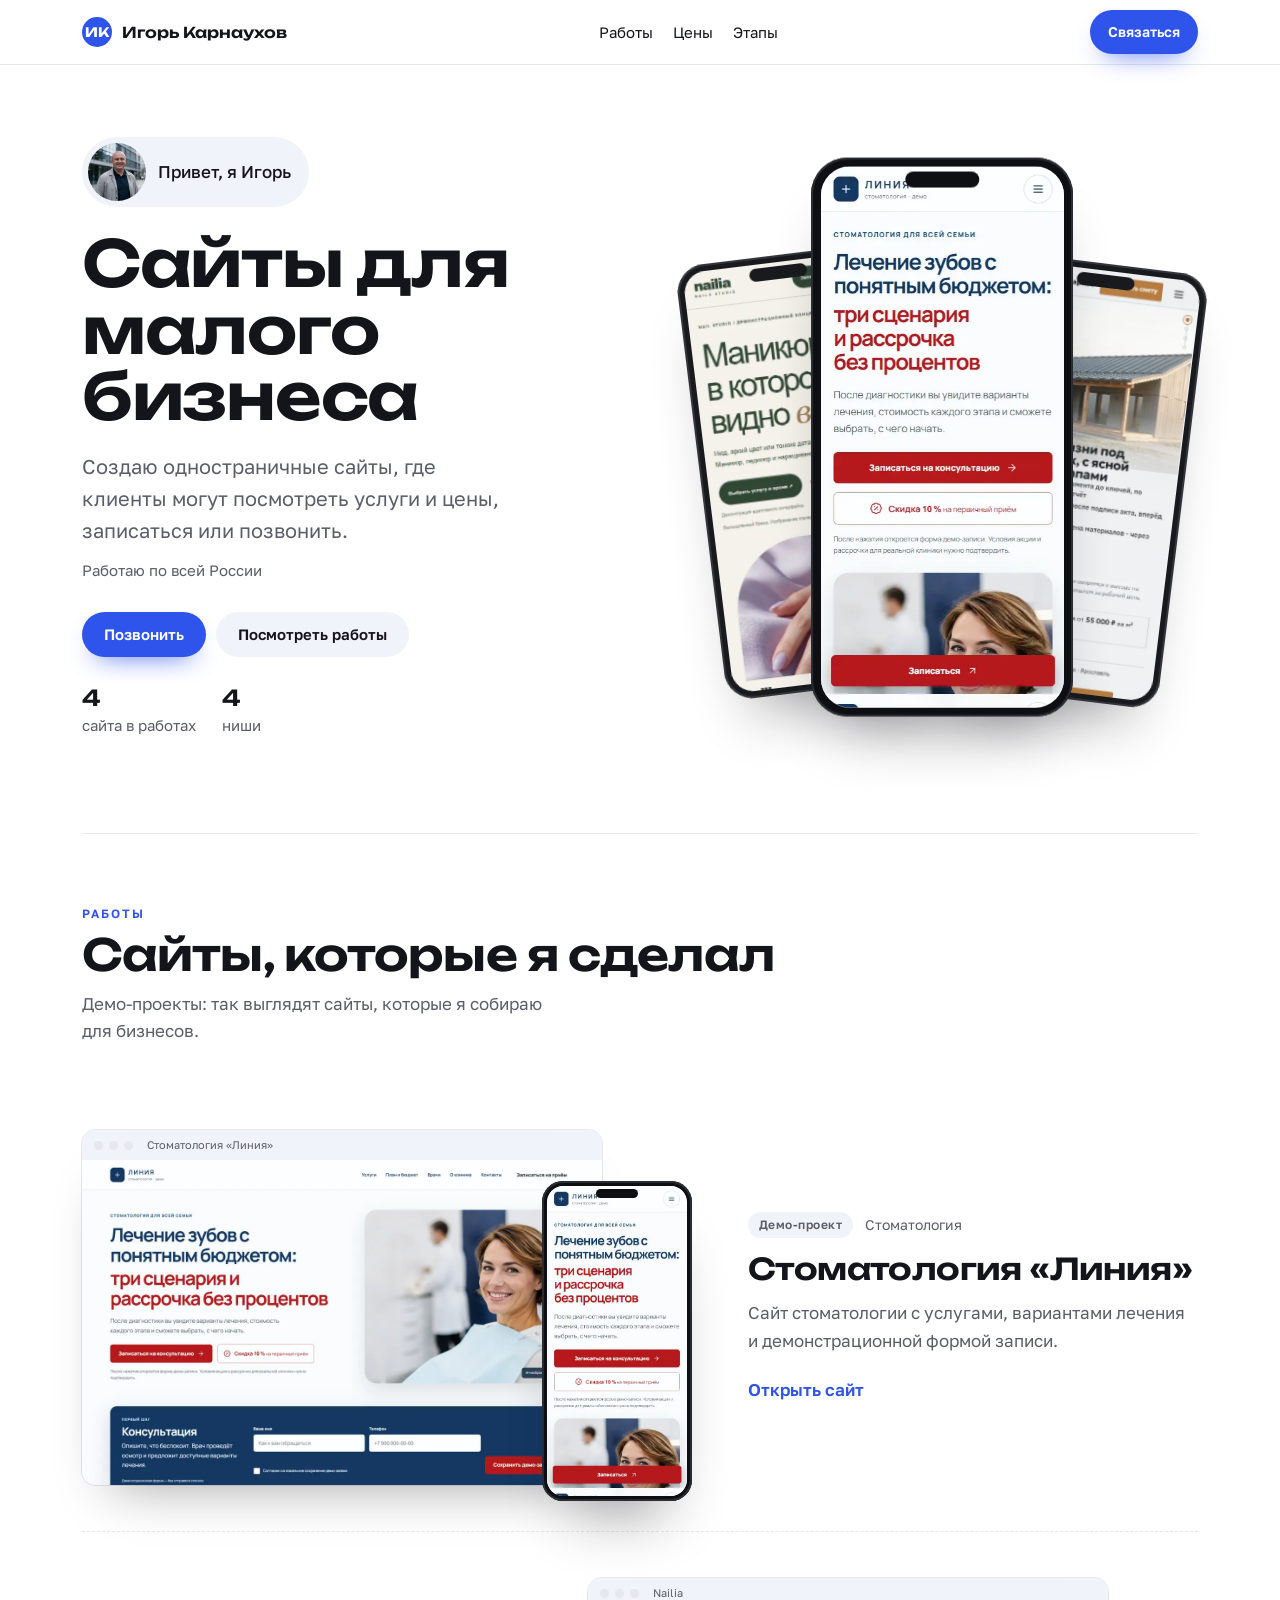
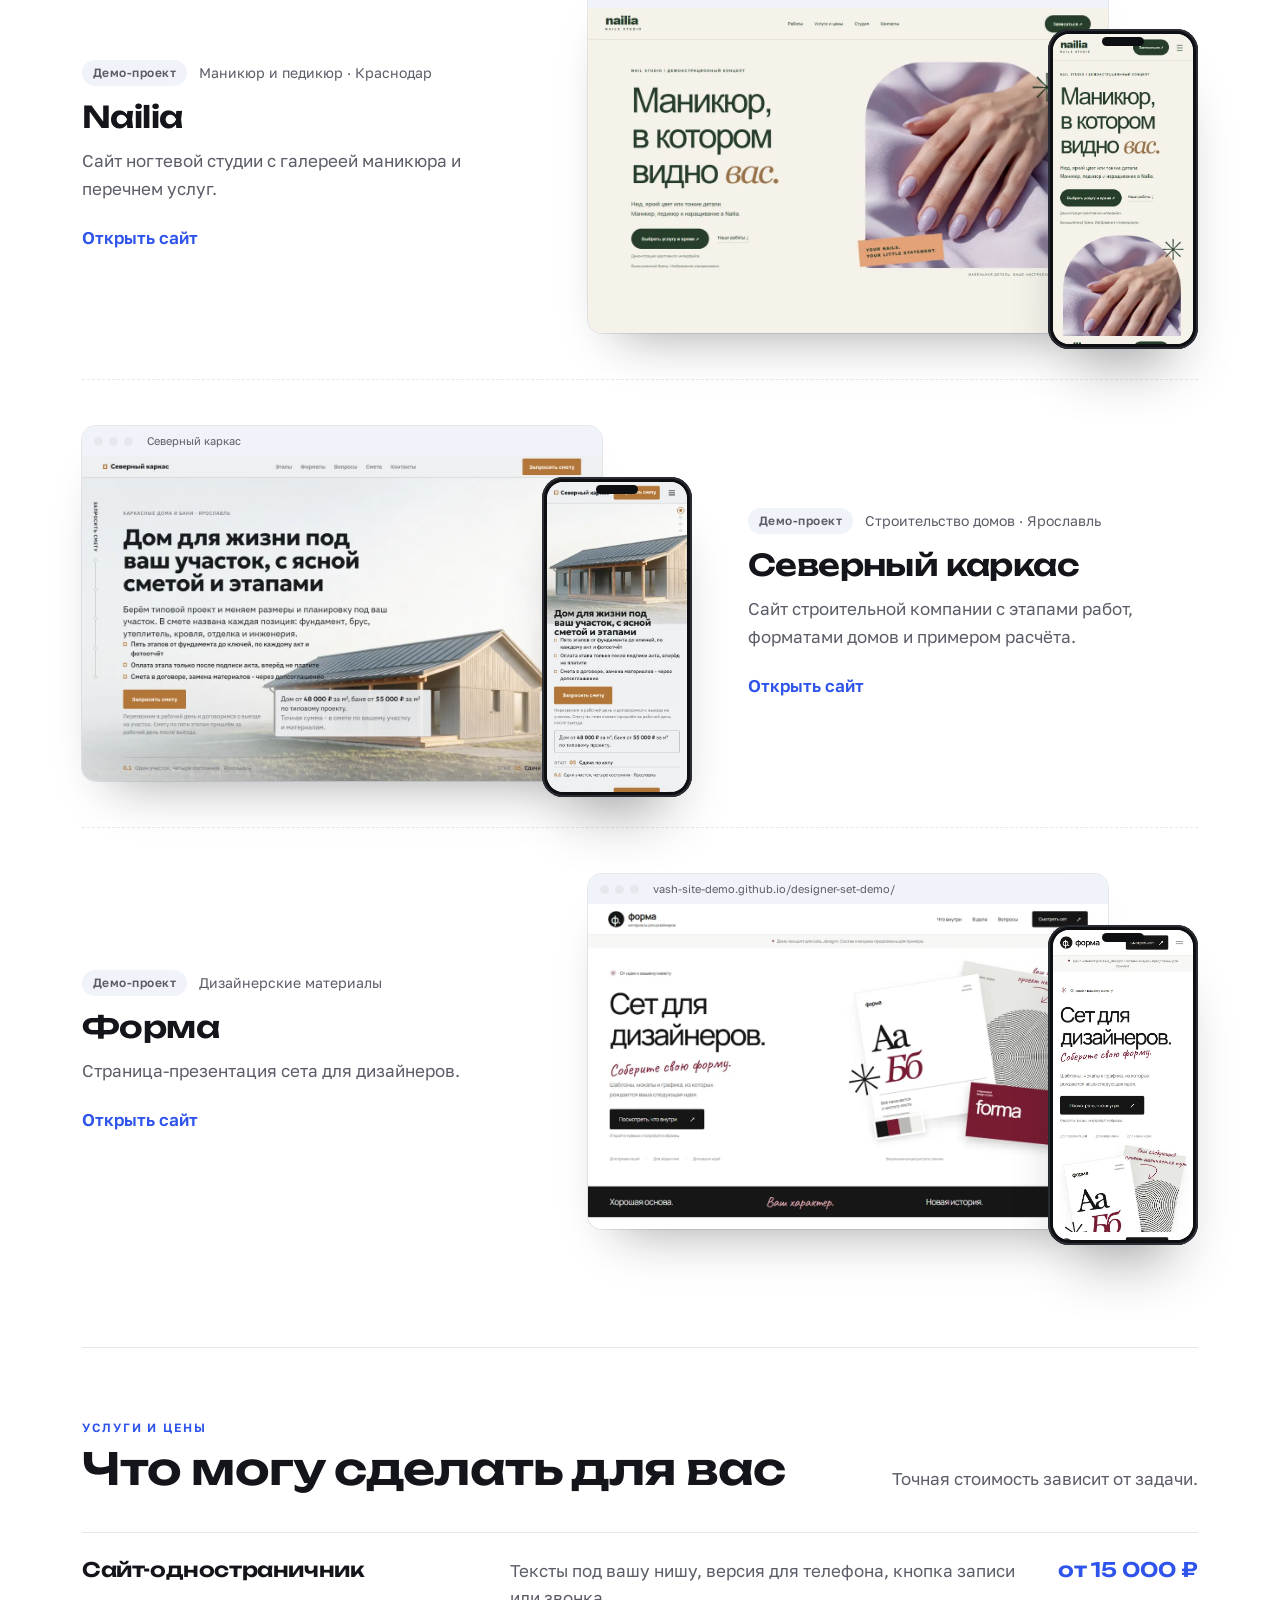
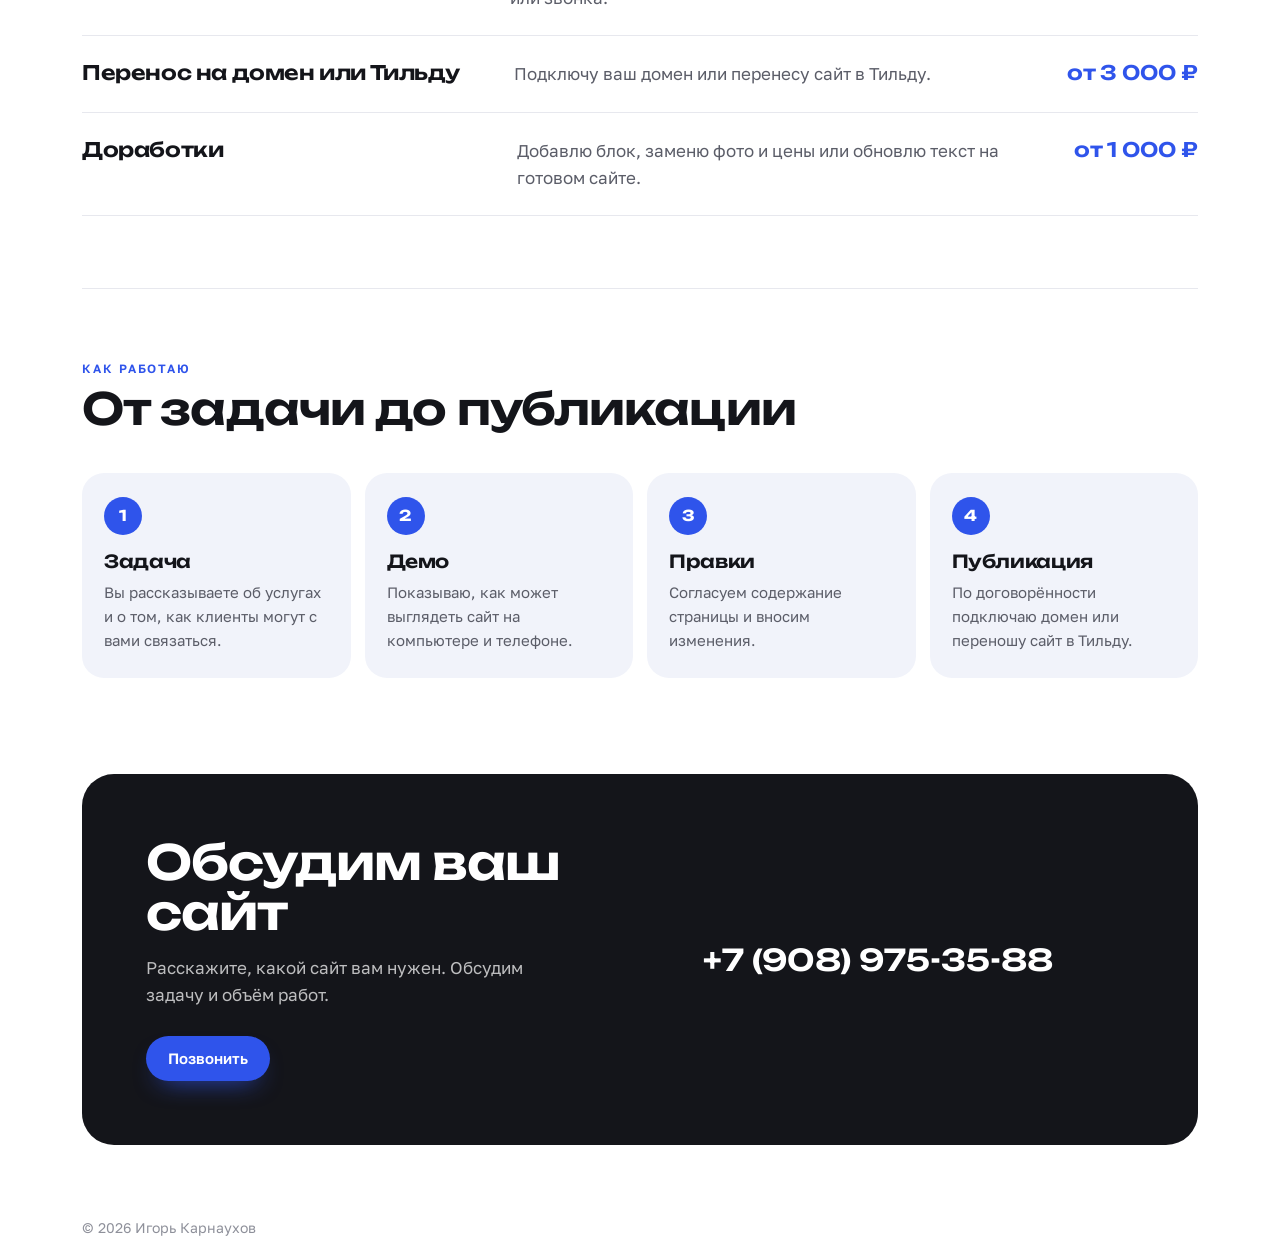
==== index.html @ cf77584a "Публикация личной витрины Игоря Карнаухова" ====
<!doctype html>
<html lang="ru">
<head>
<meta charset="utf-8">
<meta name="viewport" content="width=device-width, initial-scale=1">
<title>Игорь Карнаухов – сайты для малого бизнеса</title>
<meta name="description" content="Создаю одностраничные сайты, где клиенты могут посмотреть услуги и цены, записаться или позвонить.">
<meta property="og:title" content="Игорь Карнаухов – сайты для малого бизнеса">
<meta property="og:description" content="Создаю одностраничные сайты, где клиенты могут посмотреть услуги и цены, записаться или позвонить.">
<meta property="og:type" content="website">
<meta property="og:image" content="assets/case-liniya-desktop.webp">
<meta name="color-scheme" content="light">
<link rel="preconnect" href="https://fonts.googleapis.com">
<link rel="preconnect" href="https://fonts.gstatic.com" crossorigin>
<link href="https://fonts.googleapis.com/css2?family=Unbounded:wght@500;600;700&family=Golos+Text:wght@400;500;600;700&display=swap" rel="stylesheet">
<style>
/* Витрина веб-мастера. Палитра задаётся тремя переменными в :root – их меняет сборка (vitrina.mjs). */
:root{
  --accent:#2F54EB; --ink:#14151A; --soft:#F1F3FA;
  --paper:#FFFFFF; --line:#E7E8EE; --ink-2:#5B5D68; --ink-3:#8E909A;
  --display:"Unbounded",system-ui,sans-serif; --body:"Golos Text",system-ui,sans-serif;
  --r:22px;
}
*{box-sizing:border-box}
html{-webkit-text-size-adjust:100%;scroll-behavior:smooth;overflow-x:clip}
body{margin:0;background:var(--paper);color:var(--ink);font:400 17px/1.6 var(--body);overflow-x:hidden}
a{color:inherit}
:focus-visible{outline:3px solid var(--accent);outline-offset:3px;border-radius:8px}
.wrap{max-width:1180px;margin:0 auto;padding:0 16px}
@media (min-width:760px){.wrap{padding:0 32px}}
.eyebrow{font:600 12px/1.3 var(--body);letter-spacing:.16em;text-transform:uppercase;color:var(--accent)}
h1,h2,h3{font-family:var(--display);font-weight:600;letter-spacing:-.02em;margin:0}

/* шапка */
.top{position:sticky;top:0;z-index:10;background:rgba(255,255,255,.88);backdrop-filter:blur(10px);-webkit-backdrop-filter:blur(10px);border-bottom:1px solid transparent;transition:border-color .3s}
.top.scrolled{border-color:var(--line)}
.top .wrap{display:flex;align-items:center;justify-content:space-between;height:64px}
.brand{display:flex;align-items:center;gap:10px;font:600 15px/1 var(--display);text-decoration:none}
.brand i{width:30px;height:30px;border-radius:50%;background:var(--accent);display:grid;place-items:center;color:#fff;font:700 13px/1 var(--display);font-style:normal}
.btn{display:inline-flex;align-items:center;gap:10px;border:0;cursor:pointer;text-decoration:none;font:600 15px/1 var(--body);border-radius:999px;padding:15px 22px;transition:transform .2s,box-shadow .2s,background .2s}
.btn-main{background:var(--accent);color:#fff;box-shadow:0 12px 26px -14px var(--accent)}
.btn-main:hover{transform:translateY(-2px)}
.btn-ghost{background:var(--soft);color:var(--ink)}
.btn-ghost:hover{background:var(--line)}
.btn svg{width:18px;height:18px;flex:none}
.top .btn{padding:11px 18px;font-size:14px}

/* первый экран */
.hero{display:grid;gap:40px;padding:44px 0 64px;align-items:center}
@media (min-width:960px){.hero{grid-template-columns:1.05fr .95fr;padding:72px 0 96px}}
.hello{display:inline-flex;align-items:center;gap:12px;background:var(--soft);border-radius:999px;padding:6px 18px 6px 6px;font-weight:500}
.hello img,.hello b{width:44px;height:44px;border-radius:50%;object-fit:cover;flex:none}
.hello b{background:var(--accent);color:#fff;display:grid;place-items:center;font:700 16px/1 var(--display)}
h1{font-size:clamp(34px,5.4vw,64px);line-height:1.04;margin:22px 0 0}
h1 em{font-style:normal;color:var(--accent)}
.lead{font-size:clamp(17px,1.8vw,20px);color:var(--ink-2);max-width:36ch;margin:20px 0 0}
.cta{display:flex;flex-wrap:wrap;gap:10px;margin-top:30px}
.facts{display:flex;flex-wrap:wrap;gap:8px 26px;margin-top:30px;color:var(--ink-2);font-size:15px}
.facts b{font:600 22px/1 var(--display);color:var(--ink);display:block;margin-bottom:4px}

/* живые телефоны: скриншот сайта прокручивается внутри рамки */
.phone{position:relative;width:var(--pw,250px);aspect-ratio:9/19.2;border-radius:calc(var(--pw,250px) * .14);background:#0E0F13;padding:calc(var(--pw,250px) * .035);box-shadow:0 40px 60px -30px rgba(20,21,26,.45),inset 0 0 0 2px #2A2C33}
.phone .screen{position:relative;width:100%;height:100%;border-radius:calc(var(--pw,250px) * .11);overflow:hidden;background:var(--soft)}
.phone .screen img{position:absolute;left:0;top:0;width:100%;height:auto;will-change:transform;animation:scrollshot var(--dur,22s) ease-in-out infinite alternate;animation-play-state:paused}
.phone.live .screen img{animation-play-state:running}
.phone .notch{position:absolute;top:calc(var(--pw,250px) * .055);left:50%;transform:translateX(-50%);width:28%;height:calc(var(--pw,250px) * .06);background:#0E0F13;border-radius:999px;z-index:2}
@keyframes scrollshot{0%,8%{transform:translateY(0)}92%,100%{transform:translateY(var(--shift,-70%))}}
@media (prefers-reduced-motion:reduce){.phone .screen img{animation:none}}
.fan{position:relative;height:clamp(440px,52vw,600px)}
.fan .phone{position:absolute;top:50%;left:50%}
.fan .phone:nth-child(1){--pw:clamp(190px,21vw,262px);transform:translate(-50%,-50%);z-index:3}
.fan .phone:nth-child(2){--pw:clamp(150px,16vw,206px);transform:translate(-118%,-42%) rotate(-7deg);z-index:2;opacity:.96}
.fan .phone:nth-child(3){--pw:clamp(150px,16vw,206px);transform:translate(18%,-40%) rotate(7deg);z-index:1;opacity:.96}
.fan::before{content:"";position:absolute;inset:8% 6%;border-radius:50%;background:radial-gradient(closest-side,var(--soft),transparent 72%)}
.fan.empty{display:grid;place-items:center;background:var(--soft);border-radius:var(--r);color:var(--ink-3);text-align:center;padding:24px}

/* разделы */
section.block{padding:72px 0;border-top:1px solid var(--line)}
.block-head{display:flex;flex-wrap:wrap;align-items:end;justify-content:space-between;gap:12px 30px;margin-bottom:40px}
.block-head h2{font-size:clamp(28px,3.6vw,44px);line-height:1.05;margin-top:10px}
.block-head p{color:var(--ink-2);max-width:42ch;margin:0}

/* работы */
.case{display:grid;gap:28px;align-items:center;padding:36px 0}
.case + .case{border-top:1px dashed var(--line)}
@media (min-width:900px){.case{grid-template-columns:auto 1fr;gap:56px}.case:nth-child(even){grid-template-columns:1fr auto}.case:nth-child(even) .devices{order:2}}
.devices{position:relative;display:flex;align-items:end;justify-content:center;gap:0;padding:10px 0}
.browser{width:min(520px,72vw);border-radius:14px;overflow:hidden;background:#fff;box-shadow:0 30px 50px -30px rgba(20,21,26,.4),0 0 0 1px var(--line)}
.browser .bar{display:flex;align-items:center;gap:6px;height:30px;padding:0 12px;background:var(--soft)}
.browser .bar i{width:9px;height:9px;border-radius:50%;background:var(--line)}
.browser .bar span{margin-left:8px;font-size:11px;color:var(--ink-3);white-space:nowrap;overflow:hidden;text-overflow:ellipsis}
.browser img{display:block;width:100%;aspect-ratio:16/10;object-fit:cover;object-position:top}
.devices .phone{--pw:clamp(118px,13vw,150px);margin-left:-60px;margin-bottom:-16px;z-index:2}
.devices.solo .phone{--pw:clamp(180px,22vw,230px);margin:0}
.case-text .meta{display:flex;flex-wrap:wrap;align-items:center;gap:8px 12px;color:var(--ink-3);font-size:14px}
.badge{display:inline-flex;align-items:center;gap:6px;font:600 12px/1 var(--body);letter-spacing:.04em;padding:7px 11px;border-radius:999px}
.badge.real{background:var(--accent);color:#fff}
.badge.demo{background:var(--soft);color:var(--ink-2)}
.badge.study{background:transparent;color:var(--accent);box-shadow:inset 0 0 0 1.5px var(--accent)}
.case-text h3{font-size:clamp(22px,2.6vw,30px);line-height:1.1;margin:14px 0 0}
.story{display:grid;gap:12px;margin:20px 0 0;padding:0;list-style:none}
.story li{display:grid;grid-template-columns:118px 1fr;gap:12px;font-size:16px}
.story li b{font-weight:600;color:var(--ink-3);font-size:13px;letter-spacing:.06em;text-transform:uppercase;padding-top:2px}
@media (max-width:520px){.story li{grid-template-columns:1fr;gap:2px}}
.quote{margin:22px 0 0;padding:18px 20px;border-radius:16px;background:var(--soft);font-size:16px}
.quote cite{display:block;margin-top:8px;font-style:normal;color:var(--ink-3);font-size:14px}
.case-text .open{display:inline-flex;align-items:center;gap:8px;margin-top:22px;font-weight:600;color:var(--accent);text-decoration:none}
.case-text .open:hover{text-decoration:underline}

/* услуги */
.price{list-style:none;margin:0;padding:0;border-top:1px solid var(--line)}
.price li{display:grid;gap:6px 30px;padding:24px 0;border-bottom:1px solid var(--line)}
@media (min-width:760px){.price li{grid-template-columns:1fr 1.3fr auto;align-items:baseline}}
.price h3{font-size:20px;line-height:1.2}
.price p{margin:0;color:var(--ink-2)}
.price .sum{font:600 20px/1 var(--display);white-space:nowrap;color:var(--accent)}

/* как работаю – настоящая последовательность, поэтому номера */
.steps{display:grid;gap:14px;counter-reset:s;list-style:none;margin:0;padding:0}
@media (min-width:760px){.steps{grid-template-columns:repeat(4,1fr)}}
.steps li{position:relative;background:var(--soft);border-radius:var(--r);padding:24px 22px 26px;counter-increment:s}
.steps li::before{content:counter(s);display:grid;place-items:center;width:38px;height:38px;border-radius:50%;background:var(--accent);color:#fff;font:700 15px/1 var(--display);margin-bottom:16px}
.steps h3{font-size:18px;line-height:1.2}
.steps p{margin:8px 0 0;color:var(--ink-2);font-size:15px}

/* финал: превью сообщения, которое уйдёт владельцу витрины */
.final{margin:24px 0 72px;border-radius:32px;background:var(--ink);color:#fff;padding:40px 22px;display:grid;gap:30px;align-items:center;overflow:hidden;position:relative}
@media (min-width:860px){.final{grid-template-columns:1.1fr .9fr;padding:64px}}
.final h2{font-size:clamp(28px,4vw,48px);line-height:1.04}
.final p{color:rgba(255,255,255,.72);margin:16px 0 0;max-width:38ch}
.final .cta{margin-top:28px}
.final .btn-ghost{background:rgba(255,255,255,.1);color:#fff}
.final .btn-ghost:hover{background:rgba(255,255,255,.18)}
.chat{background:#fff;color:var(--ink);border-radius:24px;padding:18px;box-shadow:0 30px 60px -30px rgba(0,0,0,.6);max-width:380px;justify-self:center;width:100%}
.chat .who{display:flex;align-items:center;gap:10px;font-weight:600;font-size:15px;padding-bottom:14px;border-bottom:1px solid var(--line)}
.chat .who img,.chat .who b{width:36px;height:36px;border-radius:50%;object-fit:cover}
.chat .who b{background:var(--accent);color:#fff;display:grid;place-items:center;font:700 14px/1 var(--display)}
.chat .who small{display:block;font-weight:400;color:#2FA35A;font-size:12px}
.bubble{margin:16px 0 4px auto;max-width:88%;background:var(--accent);color:#fff;border-radius:18px 18px 4px 18px;padding:12px 14px;font-size:15px;line-height:1.45}
.bubble-time{text-align:right;font-size:11px;color:var(--ink-3)}
.typing{display:flex;gap:4px;margin-top:14px;padding:10px 14px;background:var(--soft);border-radius:18px 18px 18px 4px;width:fit-content}
.typing i{width:7px;height:7px;border-radius:50%;background:var(--ink-3);animation:dot 1.2s infinite}
.typing i:nth-child(2){animation-delay:.2s}.typing i:nth-child(3){animation-delay:.4s}
@keyframes dot{0%,60%,100%{opacity:.3;transform:none}30%{opacity:1;transform:translateY(-3px)}}

footer{padding:26px 0 40px;color:var(--ink-3);font-size:14px;display:flex;flex-wrap:wrap;gap:8px 24px;justify-content:space-between}
.toast{position:fixed;left:50%;bottom:24px;transform:translate(-50%,140%);background:var(--ink);color:#fff;padding:14px 20px;border-radius:14px;font-size:15px;z-index:50;transition:transform .35s cubic-bezier(.2,.8,.2,1),visibility .35s;max-width:calc(100% - 32px);visibility:hidden}
.toast.show{transform:translate(-50%,0);visibility:visible}
.reveal{opacity:0;transform:translateY(24px);transition:opacity .7s ease,transform .7s cubic-bezier(.2,.8,.2,1)}
.reveal.in{opacity:1;transform:none}
@media (prefers-reduced-motion:reduce){.reveal{opacity:1;transform:none;transition:none}}

body{overflow-x:clip}
.top{background:var(--paper);border-bottom-color:var(--line)}
.top .wrap{gap:10px}
.top .btn{min-height:44px}
.nav-links{display:flex;gap:20px}
.nav-links a,.mobile-nav a{text-decoration:none;font-size:15px}
.nav-links a:hover,.mobile-nav a:hover{text-decoration:underline}
.mobile-nav{display:none;position:relative}
.mobile-nav summary{list-style:none;min-height:44px;display:grid;place-items:center;cursor:pointer;font-weight:600;font-size:14px;padding:0 8px}
.mobile-nav summary::-webkit-details-marker{display:none}
.mobile-nav nav{position:absolute;right:0;top:100%;display:grid;min-width:150px;padding:8px;background:var(--paper);border:1px solid var(--line);border-radius:12px;box-shadow:0 12px 30px #14151a16}
.mobile-nav a{display:block;padding:10px}
section[id]{scroll-margin-top:80px}
.hello img{width:58px;height:58px}
.region{color:var(--ink-2);font-size:15px;margin:12px 0 0}
.case-text .meta,.browser .bar span{color:var(--ink-2)}
.contact-number{font:600 clamp(20px,3vw,30px)/1.2 var(--display);max-width:100%;overflow-wrap:anywhere}
.contact-number a{text-decoration:none}
.contact-number a:hover{text-decoration:underline}
[hidden]{display:none!important}
@media(max-width:680px){
  .nav-links{display:none}
  .mobile-nav{display:block;margin-left:auto}
  .brand{font-size:11px;gap:6px}
  .brand i{flex:none;width:25px;height:25px;font-size:10px}
  .top .btn{padding:8px 11px}
  .hero{gap:22px;padding-top:32px}
  .fan{height:360px}
  .fan .phone:nth-child(1){--pw:154px}
  .fan .phone:nth-child(2),.fan .phone:nth-child(3){--pw:128px}
}
</style>
</head>
<body>
<header class="top"><div class="wrap">
  <a class="brand" href="#"><i id="brandInit"></i><span id="brandName"></span></a>
  <nav class="nav-links" aria-label="Разделы"><a href="#works">Работы</a><a href="#services">Цены</a><a href="#how">Этапы</a></nav>
  <details class="mobile-nav"><summary>Меню</summary><nav aria-label="Разделы"><a href="#works">Работы</a><a href="#services">Цены</a><a href="#how">Этапы</a></nav></details>
  <a class="btn btn-main" href="#write">Связаться</a>
</div></header>

<main class="wrap">
  <section class="hero">
    <div>
      <span class="hello" id="hello"></span>
      <h1 id="h1"></h1>
      <p class="lead" id="lead"></p><p class="region" id="region"></p>
      <div class="cta" data-cta></div>
      <div class="facts" id="facts"></div>
    </div>
    <div class="fan" id="fan" aria-label="Мои работы"></div>
  </section>

  <section class="block" id="works">
    <div class="block-head reveal"><div><div class="eyebrow">Работы</div><h2>Сайты, которые я сделал</h2></div><p id="worksNote"></p></div>
    <div id="cases"></div>
  </section>

  <section class="block" id="services">
    <div class="block-head reveal"><div><div class="eyebrow">Услуги и цены</div><h2>Что могу сделать для вас</h2></div><p>Точная стоимость зависит от задачи.</p></div>
    <ul class="price reveal" id="price"></ul>
  </section>

  <section class="block" id="how">
    <div class="block-head reveal"><div><div class="eyebrow">Как работаю</div><h2>От задачи до публикации</h2></div></div>
    <ol class="steps reveal" id="steps"></ol>
  </section>

  <section class="final reveal" id="write">
    <div>
      
      <h2>Обсудим ваш сайт</h2>
      <p id="contactHint"></p>
      <div class="cta" data-cta></div>
    </div>
    <div class="contact-number" id="contactNumber" hidden></div><div class="chat" id="chat" aria-hidden="true" hidden>
      <div class="who"><span id="chatAva"></span><div><span id="chatName"></span><small>в сети</small></div></div>
      <div class="bubble" id="bubble"></div>
      <div class="bubble-time">сейчас</div>
      <div class="typing"><i></i><i></i><i></i></div>
    </div>
  </section>
</main>

<footer class="wrap"><span id="foot"></span><span></span></footer>
<div class="toast" id="toast" role="status"></div>

<script id="data" type="application/json">{"name":"Игорь Карнаухов","region":"Работаю по всей России","photo":"assets/photo.webp","palette":"А","h1":"Сайты для малого бизнеса","lead":"Создаю одностраничные сайты, где клиенты могут посмотреть услуги и цены, записаться или позвонить.","phone":"+79089753588","phoneLabel":"+7 (908) 975-35-88","messengers":{},"message":"Здравствуйте, Игорь! Посмотрел ваши работы и хочу обсудить сайт для моего бизнеса.","services":[{"title":"Сайт-одностраничник","desc":"Тексты под вашу нишу, версия для телефона, кнопка записи или звонка.","price":"от 15 000 ₽"},{"title":"Перенос на домен или Тильду","desc":"Подключу ваш домен или перенесу сайт в Тильду.","price":"от 3 000 ₽"},{"title":"Доработки","desc":"Добавлю блок, заменю фото и цены или обновлю текст на готовом сайте.","price":"от 1 000 ₽"}],"steps":[["Задача","Вы рассказываете об услугах и о том, как клиенты могут с вами связаться."],["Демо","Показываю, как может выглядеть сайт на компьютере и телефоне."],["Правки","Согласуем содержание страницы и вносим изменения."],["Публикация","По договорённости подключаю домен или переношу сайт в Тильду."]],"cases":[{"title":"Стоматология «Линия»","niche":"Стоматология","url":"./assets/demos/liniya/","kind":"demo","about":"Сайт стоматологии с услугами, вариантами лечения и демонстрационной формой записи.","desktop":"assets/case-liniya-desktop.webp","mobile":"assets/case-liniya-mobile.webp"},{"title":"Nailia","niche":"Маникюр и педикюр","city":"Краснодар","url":"./assets/demos/nailia/","kind":"demo","about":"Сайт ногтевой студии с галереей маникюра и перечнем услуг.","desktop":"assets/case-nailia-desktop.webp","mobile":"assets/case-nailia-mobile.webp"},{"title":"Северный каркас","niche":"Строительство домов","city":"Ярославль","url":"./assets/demos/severny-karkas/","kind":"demo","about":"Сайт строительной компании с этапами работ, форматами домов и примером расчёта.","desktop":"assets/case-severny-karkas-desktop.webp","mobile":"assets/case-severny-karkas-mobile.webp"},{"title":"Форма","niche":"Дизайнерские материалы","url":"https://vash-site-demo.github.io/designer-set-demo/","kind":"demo","about":"Страница-презентация сета для дизайнеров.","desktop":"assets/case-vash-site-demo-github-io-designer-set-demo-desktop.webp","mobile":"assets/case-vash-site-demo-github-io-designer-set-demo-mobile.webp"}]}</script>
<script>
(() => {
  const D = JSON.parse(document.getElementById('data').textContent);
  const $ = (id) => document.getElementById(id);
  const esc = (s) => String(s ?? '').replace(/[&<>"]/g, (c) => ({ '&': '&amp;', '<': '&lt;', '>': '&gt;', '"': '&quot;' }[c]));
  const first = (D.name || '').split(' ')[0];
  $('region').textContent = D.region || '';
  document.querySelectorAll('.mobile-nav a').forEach((link) => link.addEventListener('click', () => { link.closest('details').open = false; }));
  const init = (D.name || '?').split(' ').map((w) => w[0]).join('').slice(0, 2).toUpperCase();
  const ava = D.photo ? `<img src="${esc(D.photo)}" alt="">` : `<b>${esc(init)}</b>`;

  $('brandInit').textContent = init; $('brandName').textContent = D.name;
  $('hello').innerHTML = `${ava}<span>Привет, я ${esc(first)}</span>`;
  $('h1').innerHTML = D.h1 || `Сайты для малого бизнеса${D.city ? ` в <em>${esc(D.cityIn || D.city)}</em>` : ''}`;
  $('lead').textContent = D.lead || 'Соберу готовое демо вашего сайта до разговора – вы смотрите результат, а потом решаете.';
  $('chatAva').innerHTML = ava; $('chatName').textContent = D.name;
  $('bubble').textContent = D.message;
  $('foot').textContent = `© ${new Date().getFullYear()} ${D.name}${D.city ? ', ' + D.city : ''}`;

  const cases = D.cases || [];
  const real = cases.filter((c) => c.kind === 'real').length;
  const niches = [...new Set(cases.map((c) => c.niche).filter(Boolean))];
  const word = (n, a, b, c) => { const m = n % 10, h = n % 100; return m === 1 && h !== 11 ? a : m >= 2 && m <= 4 && (h < 12 || h > 14) ? b : c; };
  $('facts').innerHTML = [
    cases.length ? `<span><b>${cases.length}</b>${word(cases.length, 'сайт', 'сайта', 'сайтов')} в работах</span>` : '',
    real ? `<span><b>${real}</b>${word(real, 'реальный заказ', 'реальных заказа', 'реальных заказов')}</span>` : '',
    niches.length ? `<span><b>${niches.length}</b>${word(niches.length, 'ниша', 'ниши', 'ниш')}</span>` : ''
  ].join('');
  const kinds = new Set(cases.map((c) => c.kind || 'demo'));
  if (kinds.size > 1) $('worksNote').textContent = [kinds.has('real') && '«Реальный заказ» – за сайт заплатил владелец', kinds.has('study') && '«Учебный кейс» – задача из обучения', kinds.has('demo') && '«Демо-проект» – сайт, собранный на пробу'].filter(Boolean).join('. ') + '.';
  else $('worksNote').textContent = real && real < cases.length ? '«Реальный заказ» – сайт, за который заплатил владелец. «Демо-проект» – собранный на пробу, «Учебный кейс» – задача из обучения.' : real ? 'Все работы – реальные заказы.' : 'Демо-проекты: так выглядят сайты, которые я собираю для бизнесов.';

  // мессенджеры: ссылка с готовым текстом; для MAX текст копируется в буфер
  const msg = D.message || 'Здравствуйте! Хочу заказать сайт.';
  const enc = encodeURIComponent(msg);
  const M = D.messengers || {};
  const ico = {
    telegram: '<svg viewBox="0 0 24 24" fill="currentColor"><path d="M21.9 4.3 18.6 20c-.2 1.1-.9 1.4-1.8.9l-5-3.7-2.4 2.3c-.3.3-.5.5-1 .5l.4-5.1 9.2-8.3c.4-.4-.1-.6-.6-.2L6 13.6l-4.9-1.5c-1.1-.3-1.1-1.1.2-1.6L20.5 3c.9-.3 1.7.2 1.4 1.3z"/></svg>',
    whatsapp: '<svg viewBox="0 0 24 24" fill="currentColor"><path d="M12 2a10 10 0 0 0-8.6 15.1L2 22l5-1.3A10 10 0 1 0 12 2zm5.8 14.1c-.2.7-1.4 1.3-1.9 1.4-.5.1-1.1.1-1.8-.1-3.2-1.1-5.3-4.3-5.4-4.5-.2-.2-1.3-1.7-1.3-3.3s.8-2.3 1.1-2.6c.3-.3.6-.4.8-.4h.6c.2 0 .4 0 .6.5l.9 2.1c.1.2.1.4 0 .6l-.4.6-.4.5c-.1.1-.3.3-.1.6.2.3.8 1.3 1.7 2.1 1.2 1 2.1 1.3 2.4 1.5.3.1.5.1.6-.1l.9-1.1c.2-.3.4-.2.7-.1l2 .9c.3.2.5.2.6.4.1.1.1.7-.1 1.4z"/></svg>',
    max: '<svg viewBox="0 0 24 24" fill="currentColor"><path d="M12 2.5A9.5 9.5 0 0 0 2.5 12c0 1.9.6 3.7 1.5 5.2L3 21l3.9-1a9.5 9.5 0 1 0 5.1-17.5zm-4 6.2h2l2 3.4 2-3.4h2v6.6h-1.8v-3.9l-1.8 3h-.8l-1.8-3v3.9H8z"/></svg>'
  };
  const links = [];
  const canMessage = Boolean(M.telegram || M.whatsapp || M.max);
  const hasPhone = /^\+[1-9][0-9]{7,14}$/.test(D.phone || '');
  if (hasPhone) links.push({ k: 'phone', label: 'Позвонить', href: 'tel:' + D.phone, local: true });
  if (M.email) links.push({ k: 'email', label: 'Почта', href: 'mailto:' + M.email + '?subject=' + encodeURIComponent('Сайт для бизнеса') + '&body=' + enc, local: true });
  if (M.telegram) links.push({ k: 'telegram', label: 'Telegram', href: `https://t.me/${String(M.telegram).replace(/^@|https?:\/\/t\.me\//g, '')}?text=${enc}` });
  if (M.whatsapp) links.push({ k: 'whatsapp', label: 'WhatsApp', href: `https://wa.me/${String(M.whatsapp).replace(/\D/g, '')}?text=${enc}` });
  if (M.max) links.push({ k: 'max', label: 'MAX', href: M.max, copy: true });
  // бот-продавец: работы, цены и бриф круглые сутки (скилл «Бот-продавец»)
  if (M.bot) links.push({ k: 'telegram', label: 'Бот: работы и заявка', href: M.bot.startsWith('http') ? M.bot : `https://t.me/${M.bot.replace(/^@/, '')}` });
  $('contactHint').textContent = canMessage
    ? 'Выберите мессенджер, чтобы отправить готовое сообщение.'
    : 'Расскажите, какой сайт вам нужен. Обсудим задачу и объём работ.';
  $('chat').hidden = !canMessage;
  if (!canMessage && hasPhone) {
    const contact = $('contactNumber');
    const number = document.createElement('a');
    number.href = 'tel:' + D.phone;
    number.textContent = D.phoneLabel || D.phone;
    contact.append(number);
    contact.hidden = false;
  }
  const ctaHtml = links.map((l, i) => `<a class="btn ${i === 0 ? 'btn-main' : 'btn-ghost'}" href="${esc(l.href)}" ${l.local ? '' : 'target="_blank" rel="noopener"'} ${l.copy ? 'data-copy' : ''}>${ico[l.k] || ''}${l.label}</a>`).join('') || '<span>Добавьте мессенджер: «добавь в витрину Telegram …»</span>';
  document.querySelectorAll('[data-cta]').forEach((el) => { el.innerHTML = ctaHtml; });
  document.querySelector('.hero [data-cta]').insertAdjacentHTML('beforeend', '<a class="btn btn-ghost" href="#works">Посмотреть работы</a>');
  const toast = (t) => { const el = $('toast'); el.textContent = t; el.classList.add('show'); setTimeout(() => el.classList.remove('show'), 3200); };
  document.addEventListener('click', (e) => {
    const a = e.target.closest('[data-copy]'); if (!a) return;
    try { navigator.clipboard.writeText(msg); toast('Текст сообщения скопирован – вставьте его в чат MAX'); } catch (_) {}
  });

  // живой телефон
  const phone = (c, dur) => `<div class="phone" style="--dur:${dur}s"><div class="notch"></div><div class="screen">${c.mobile ? `<img src="${esc(c.mobile)}" alt="Сайт ${esc(c.title)} на телефоне" loading="lazy" data-shift>` : ''}</div></div>`;
  const fan = $('fan');
  const withShots = cases.filter((c) => c.mobile);
  if (withShots.length) fan.innerHTML = withShots.slice(0, 3).map((c, i) => phone(c, 20 + i * 4)).join('');
  else { fan.classList.add('empty'); fan.textContent = 'Здесь появятся ваши работы: скажите Клоду «добавь в витрину сайт …»'; }

  const story = (c) => [['Задача', c.task], ['Что сделал', c.did], ['Результат', c.result]].filter(([, v]) => v).map(([k, v]) => `<li><b>${k}</b><span>${esc(v)}</span></li>`).join('');
  $('cases').innerHTML = cases.map((c, i) => `
    <article class="case reveal">
      <div class="devices${c.desktop ? '' : ' solo'}">
        ${c.desktop ? `<div class="browser"><div class="bar"><i></i><i></i><i></i><span>${esc(c.url?.startsWith('./') ? c.title : (c.url || '').replace(/^https?:\/\//, ''))}</span></div><img src="${esc(c.desktop)}" alt="Сайт ${esc(c.title)}" loading="lazy"></div>` : ''}
        ${c.mobile ? phone(c, 18 + (i % 3) * 3) : ''}
      </div>
      <div class="case-text">
        <div class="meta"><span class="badge ${c.kind === 'real' ? 'real' : c.kind === 'study' ? 'study' : 'demo'}">${c.kind === 'real' ? 'Реальный заказ' : c.kind === 'study' ? 'Учебный кейс' : 'Демо-проект'}</span>${esc([c.niche, c.city].filter(Boolean).join(' · '))}</div>
        <h3>${esc(c.title)}</h3>
        ${story(c) ? `<ul class="story">${story(c)}</ul>` : c.about ? `<p style="color:var(--ink-2);margin:14px 0 0">${esc(c.about)}</p>` : ''}
        ${c.quote ? `<blockquote class="quote">«${esc(c.quote)}»<cite>${esc(c.quoteAuthor || 'владелец')}</cite></blockquote>` : ''}
        ${c.url ? `<a class="open" href="${esc(c.url)}" target="_blank" rel="noopener">Открыть сайт</a>` : ''}
      </div>
    </article>`).join('') || '<p style="color:var(--ink-3)">Работы появятся здесь.</p>';

  $('price').innerHTML = (D.services || []).map((s) => `<li><h3>${esc(s.title)}</h3><p>${esc(s.desc || '')}</p><span class="sum">${esc(s.price || 'по запросу')}</span></li>`).join('');
  $('steps').innerHTML = (D.steps || [
    ['Демо до оплаты', 'Собираю демо вашего сайта по карточке на Картах или вашему описанию.'],
    ['Правки словами', 'Говорите, что поменять, – меняю в тот же день.'],
    ['Ваш адрес', 'Переношу сайт на ваш домен или в вашу Тильду.'],
    ['Готово', 'Сайт работает и приводит заявки. Остаюсь на связи.']
  ]).map(([t, p]) => `<li><h3>${esc(t)}</h3><p>${esc(p)}</p></li>`).join('');

  // сдвиг прокрутки внутри телефона = высота скриншота минус экран
  const fit = (img) => { const s = img.parentElement; const h = img.getBoundingClientRect().height, sh = s.getBoundingClientRect().height; if (h > sh) img.style.setProperty('--shift', `${-((h - sh) / h) * 100}%`); };
  document.querySelectorAll('[data-shift]').forEach((img) => { if (img.complete) fit(img); else img.addEventListener('load', () => fit(img)); });
  const io = new IntersectionObserver((es) => es.forEach((e) => {
    if (e.target.classList.contains('phone')) e.target.classList.toggle('live', e.isIntersecting);
    else if (e.isIntersecting) { e.target.classList.add('in'); io.unobserve(e.target); }
  }), { threshold: .15 });
  document.querySelectorAll('.phone,.reveal').forEach((el) => io.observe(el));
  addEventListener('scroll', () => document.querySelector('.top').classList.toggle('scrolled', scrollY > 8), { passive: true });
})();
</script>
</body>
</html>
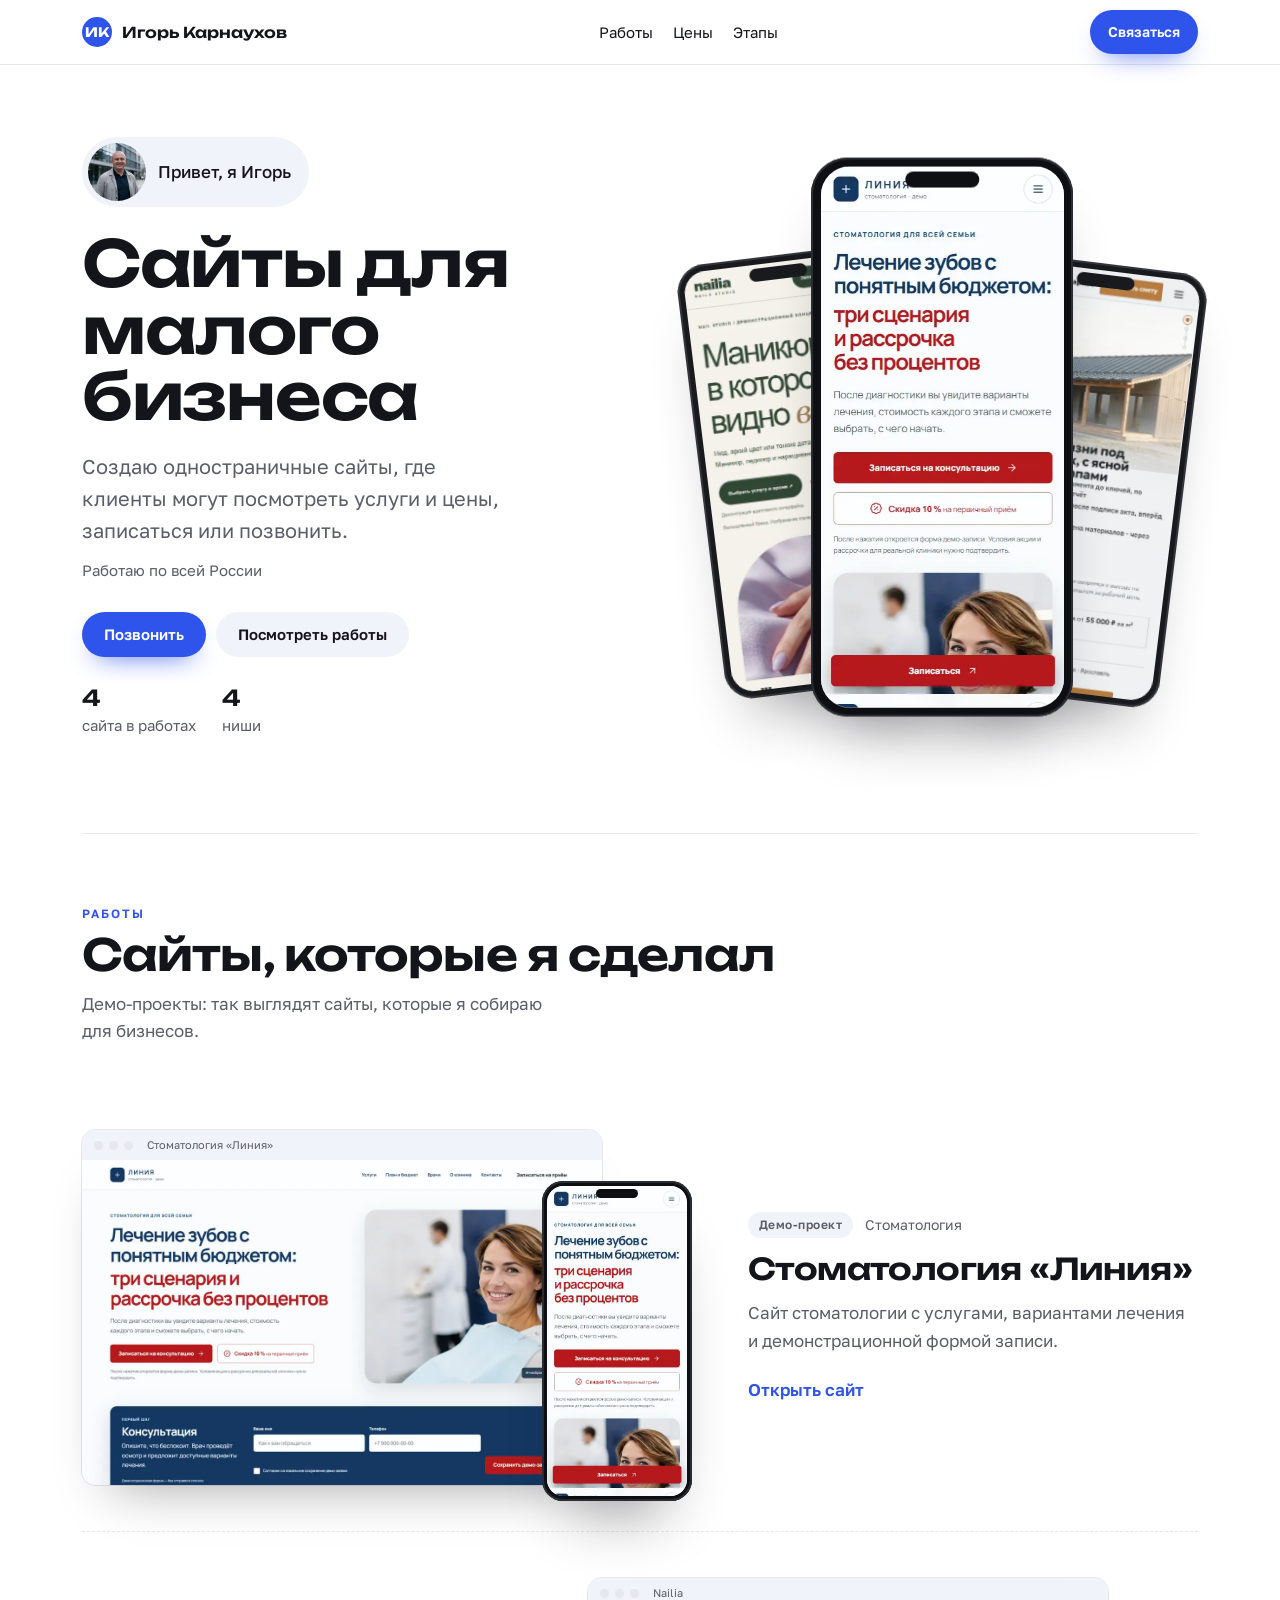
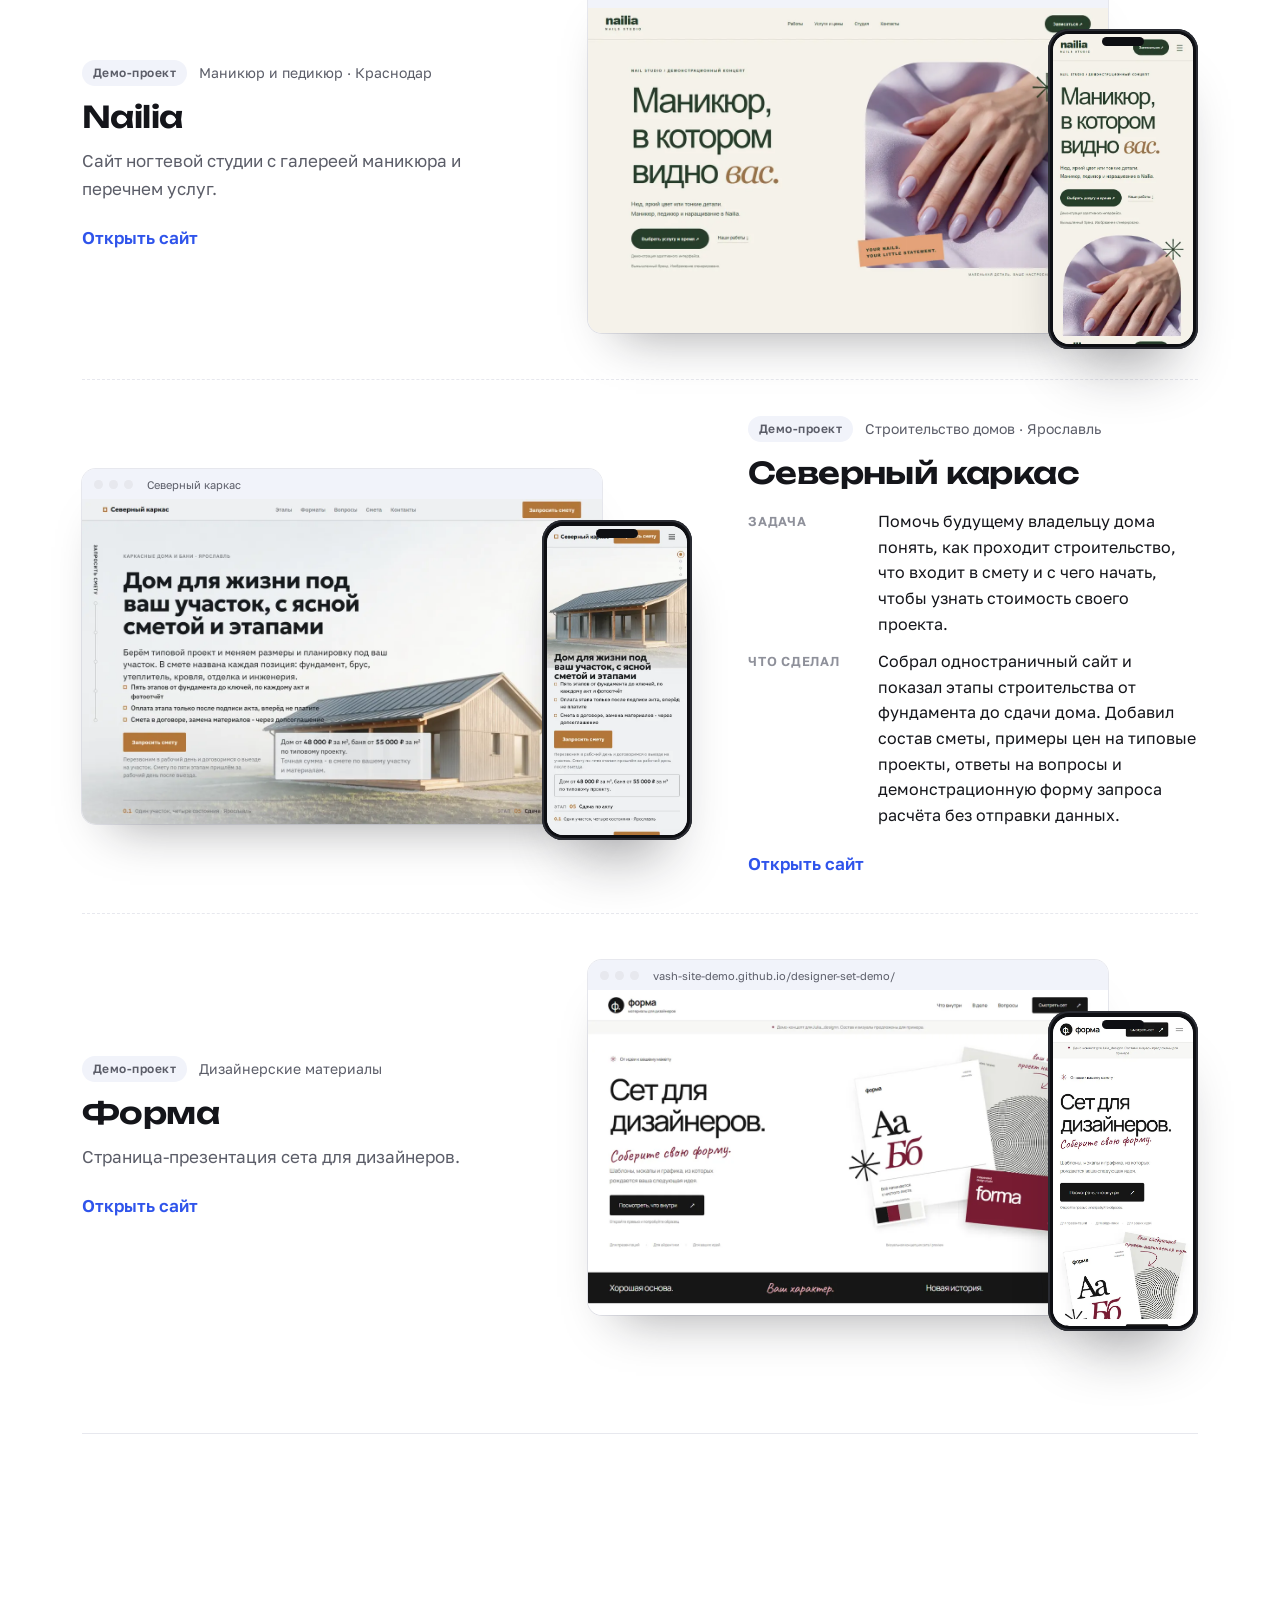
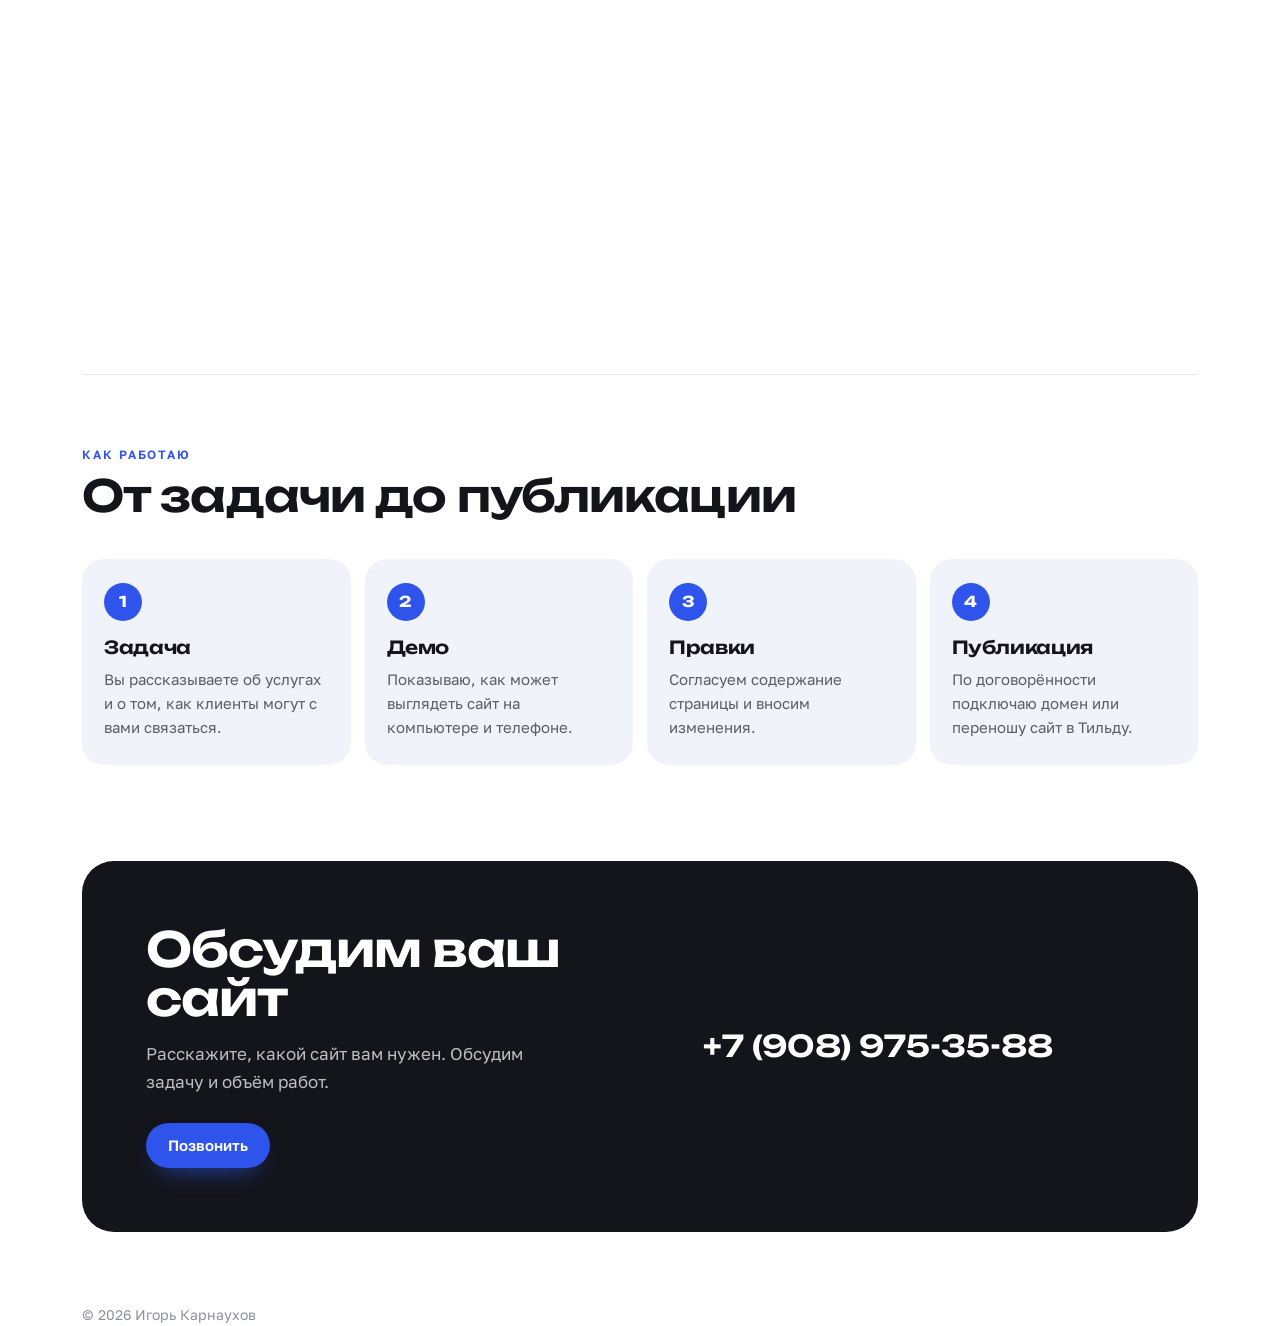
==== commit a8d3838b: "Урок 23: демо-проект Северный каркас" ====
--- a/index.html
+++ b/index.html
@@ -237,7 +237,7 @@
 <footer class="wrap"><span id="foot"></span><span></span></footer>
 <div class="toast" id="toast" role="status"></div>
 
-<script id="data" type="application/json">{"name":"Игорь Карнаухов","region":"Работаю по всей России","photo":"assets/photo.webp","palette":"А","h1":"Сайты для малого бизнеса","lead":"Создаю одностраничные сайты, где клиенты могут посмотреть услуги и цены, записаться или позвонить.","phone":"+79089753588","phoneLabel":"+7 (908) 975-35-88","messengers":{},"message":"Здравствуйте, Игорь! Посмотрел ваши работы и хочу обсудить сайт для моего бизнеса.","services":[{"title":"Сайт-одностраничник","desc":"Тексты под вашу нишу, версия для телефона, кнопка записи или звонка.","price":"от 15 000 ₽"},{"title":"Перенос на домен или Тильду","desc":"Подключу ваш домен или перенесу сайт в Тильду.","price":"от 3 000 ₽"},{"title":"Доработки","desc":"Добавлю блок, заменю фото и цены или обновлю текст на готовом сайте.","price":"от 1 000 ₽"}],"steps":[["Задача","Вы рассказываете об услугах и о том, как клиенты могут с вами связаться."],["Демо","Показываю, как может выглядеть сайт на компьютере и телефоне."],["Правки","Согласуем содержание страницы и вносим изменения."],["Публикация","По договорённости подключаю домен или переношу сайт в Тильду."]],"cases":[{"title":"Стоматология «Линия»","niche":"Стоматология","url":"./assets/demos/liniya/","kind":"demo","about":"Сайт стоматологии с услугами, вариантами лечения и демонстрационной формой записи.","desktop":"assets/case-liniya-desktop.webp","mobile":"assets/case-liniya-mobile.webp"},{"title":"Nailia","niche":"Маникюр и педикюр","city":"Краснодар","url":"./assets/demos/nailia/","kind":"demo","about":"Сайт ногтевой студии с галереей маникюра и перечнем услуг.","desktop":"assets/case-nailia-desktop.webp","mobile":"assets/case-nailia-mobile.webp"},{"title":"Северный каркас","niche":"Строительство домов","city":"Ярославль","url":"./assets/demos/severny-karkas/","kind":"demo","about":"Сайт строительной компании с этапами работ, форматами домов и примером расчёта.","desktop":"assets/case-severny-karkas-desktop.webp","mobile":"assets/case-severny-karkas-mobile.webp"},{"title":"Форма","niche":"Дизайнерские материалы","url":"https://vash-site-demo.github.io/designer-set-demo/","kind":"demo","about":"Страница-презентация сета для дизайнеров.","desktop":"assets/case-vash-site-demo-github-io-designer-set-demo-desktop.webp","mobile":"assets/case-vash-site-demo-github-io-designer-set-demo-mobile.webp"}]}</script>
+<script id="data" type="application/json">{"name":"Игорь Карнаухов","region":"Работаю по всей России","photo":"assets/photo.webp","palette":"А","h1":"Сайты для малого бизнеса","lead":"Создаю одностраничные сайты, где клиенты могут посмотреть услуги и цены, записаться или позвонить.","phone":"+79089753588","phoneLabel":"+7 (908) 975-35-88","messengers":{},"message":"Здравствуйте, Игорь! Посмотрел ваши работы и хочу обсудить сайт для моего бизнеса.","services":[{"title":"Сайт-одностраничник","desc":"Тексты под вашу нишу, версия для телефона, кнопка записи или звонка.","price":"от 15 000 ₽"},{"title":"Перенос на домен или Тильду","desc":"Подключу ваш домен или перенесу сайт в Тильду.","price":"от 3 000 ₽"},{"title":"Доработки","desc":"Добавлю блок, заменю фото и цены или обновлю текст на готовом сайте.","price":"от 1 000 ₽"}],"steps":[["Задача","Вы рассказываете об услугах и о том, как клиенты могут с вами связаться."],["Демо","Показываю, как может выглядеть сайт на компьютере и телефоне."],["Правки","Согласуем содержание страницы и вносим изменения."],["Публикация","По договорённости подключаю домен или переношу сайт в Тильду."]],"cases":[{"title":"Стоматология «Линия»","niche":"Стоматология","url":"./assets/demos/liniya/","kind":"demo","about":"Сайт стоматологии с услугами, вариантами лечения и демонстрационной формой записи.","desktop":"assets/case-liniya-desktop.webp","mobile":"assets/case-liniya-mobile.webp"},{"title":"Nailia","niche":"Маникюр и педикюр","city":"Краснодар","url":"./assets/demos/nailia/","kind":"demo","about":"Сайт ногтевой студии с галереей маникюра и перечнем услуг.","desktop":"assets/case-nailia-desktop.webp","mobile":"assets/case-nailia-mobile.webp"},{"title":"Северный каркас","niche":"Строительство домов","city":"Ярославль","url":"./assets/demos/severny-karkas/","kind":"demo","task":"Помочь будущему владельцу дома понять, как проходит строительство, что входит в смету и с чего начать, чтобы узнать стоимость своего проекта.","did":"Собрал одностраничный сайт и показал этапы строительства от фундамента до сдачи дома. Добавил состав сметы, примеры цен на типовые проекты, ответы на вопросы и демонстрационную форму запроса расчёта без отправки данных.","desktop":"assets/case-severny-karkas-desktop.webp","mobile":"assets/case-severny-karkas-mobile.webp"},{"title":"Форма","niche":"Дизайнерские материалы","url":"https://vash-site-demo.github.io/designer-set-demo/","kind":"demo","about":"Страница-презентация сета для дизайнеров.","desktop":"assets/case-vash-site-demo-github-io-designer-set-demo-desktop.webp","mobile":"assets/case-vash-site-demo-github-io-designer-set-demo-mobile.webp"}]}</script>
 <script>
 (() => {
   const D = JSON.parse(document.getElementById('data').textContent);
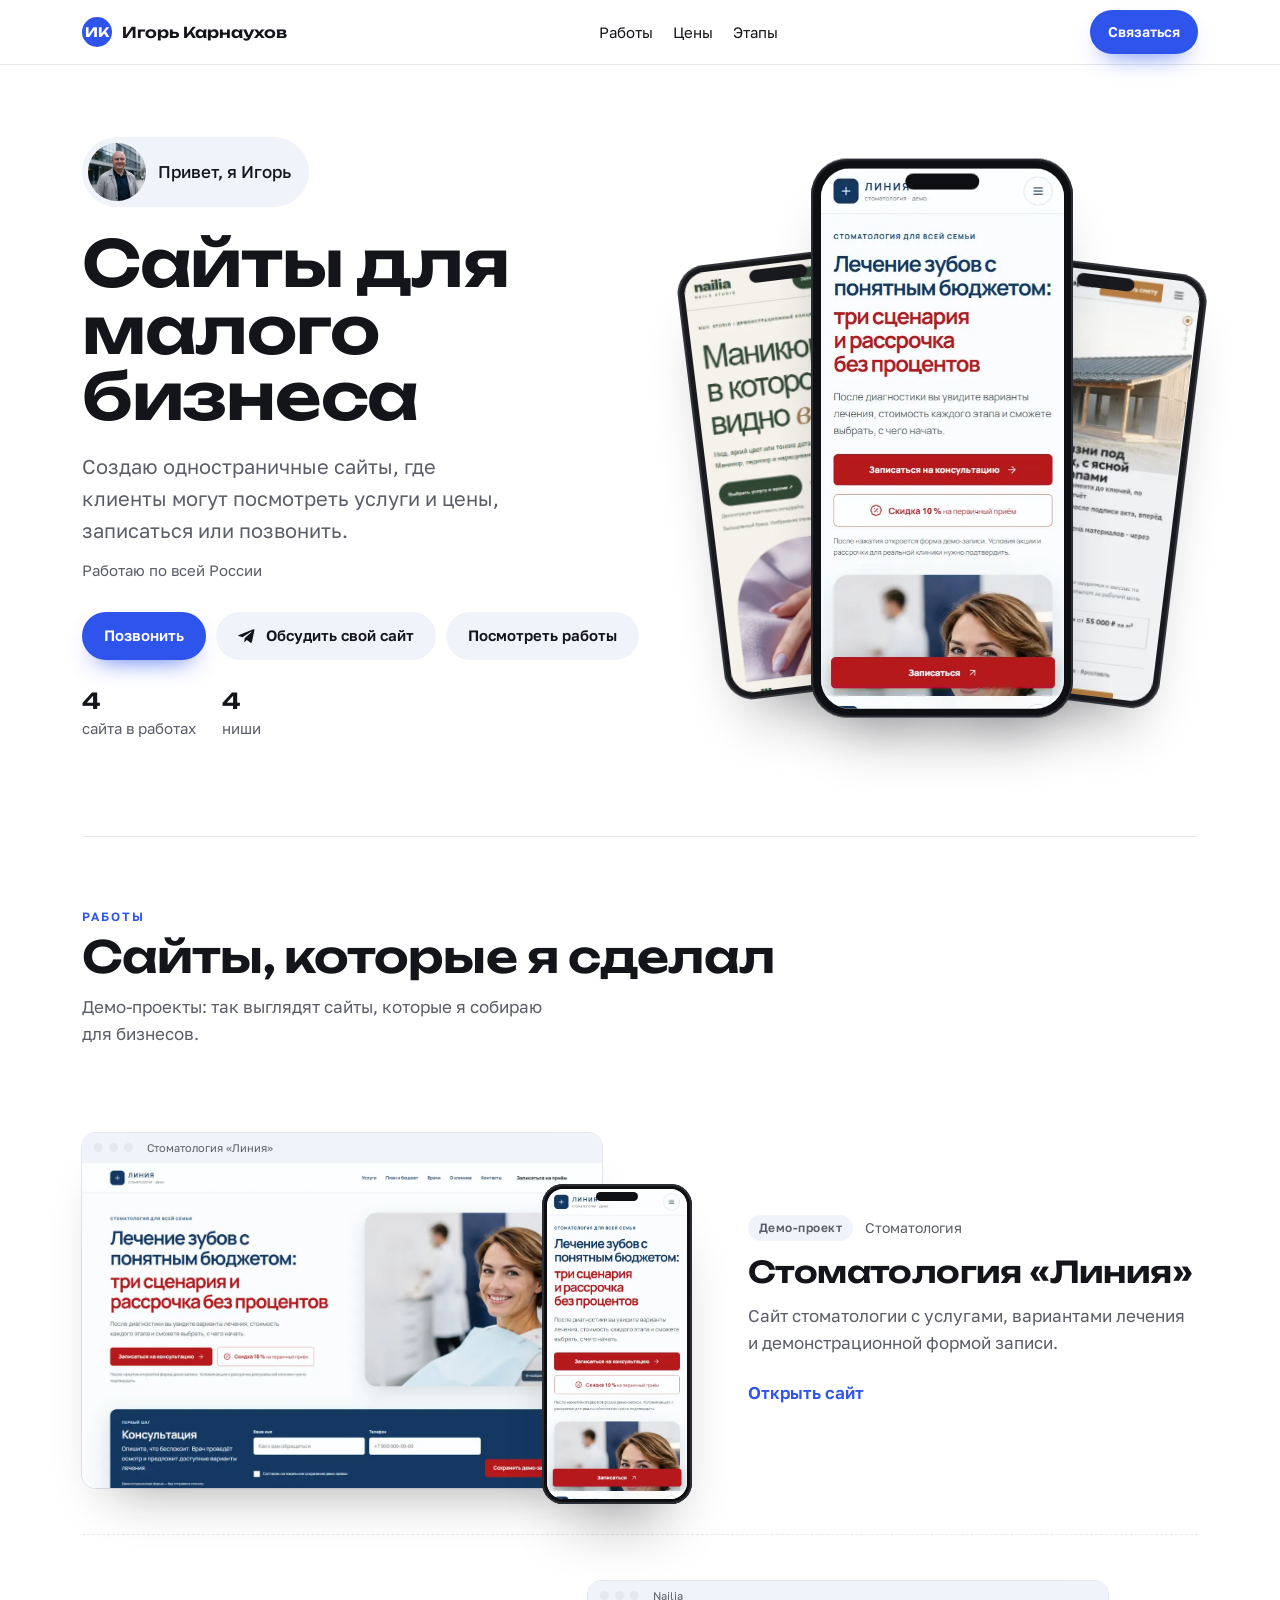
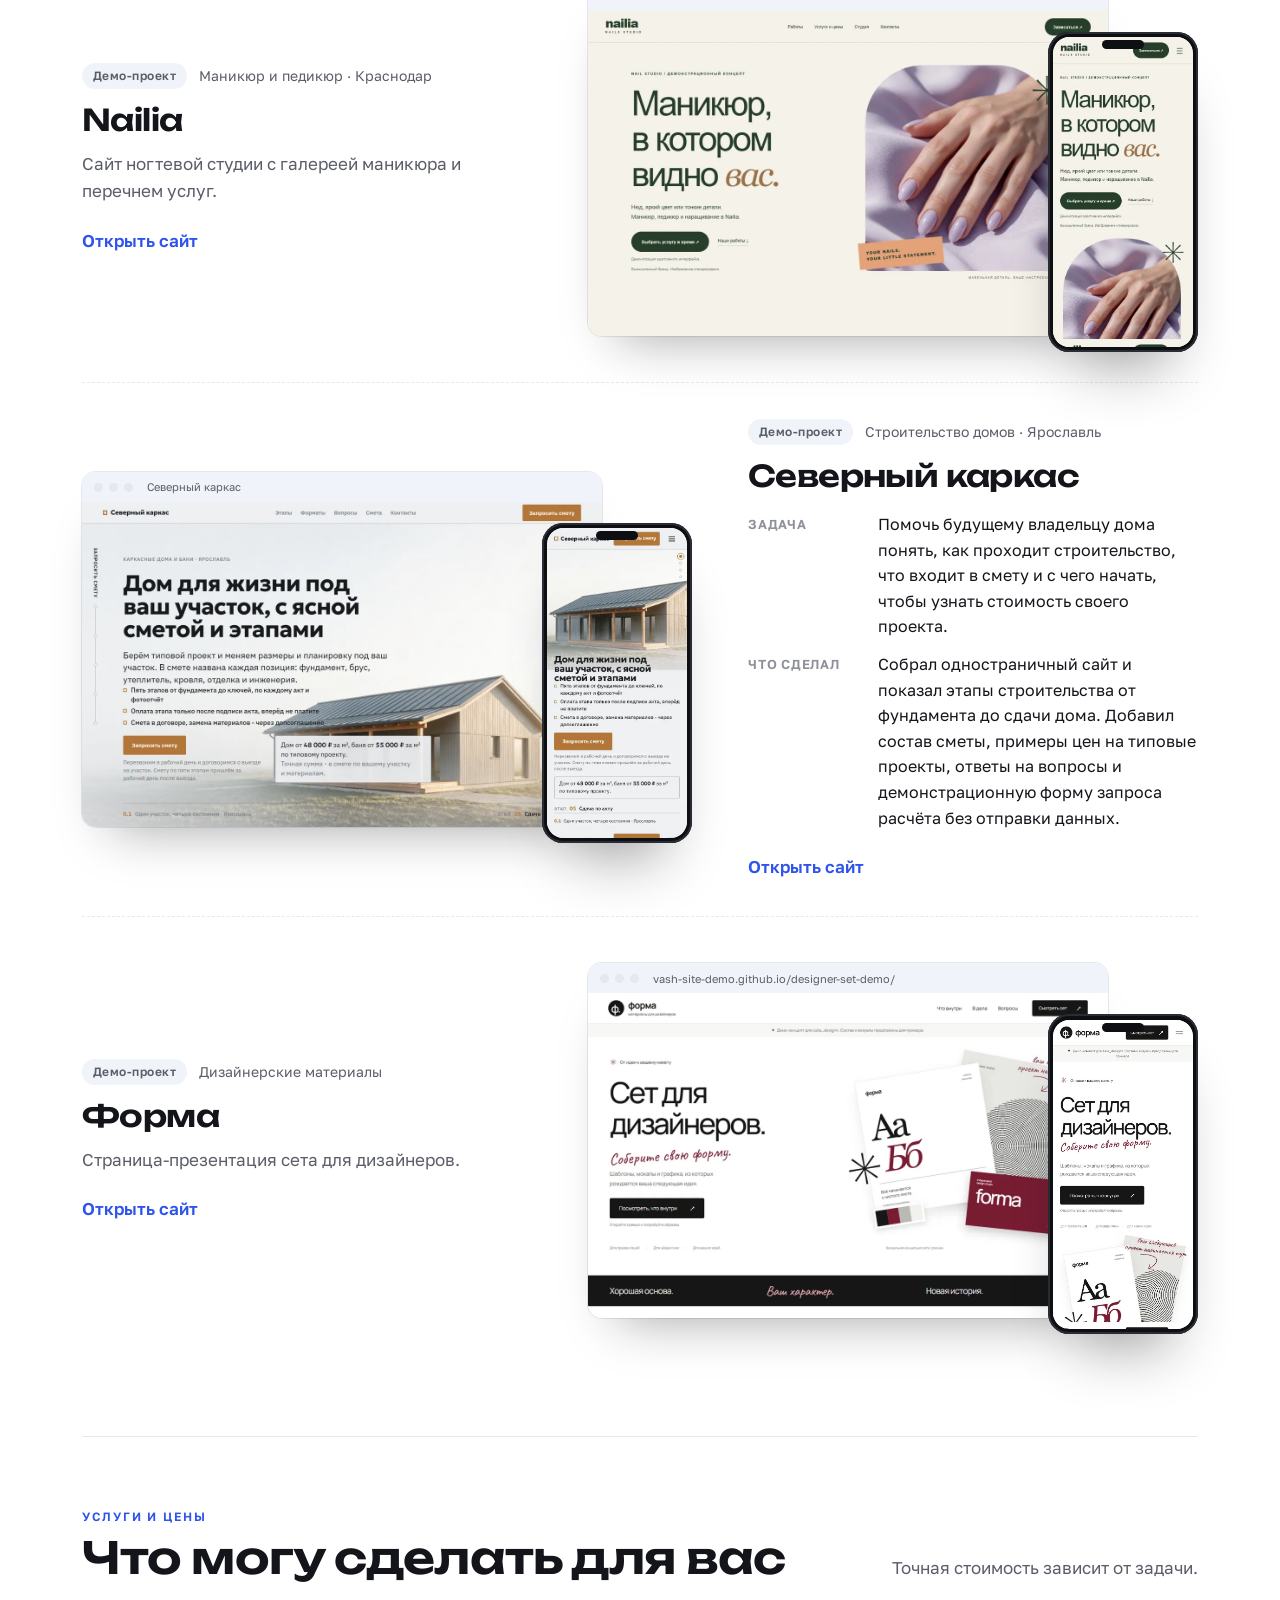
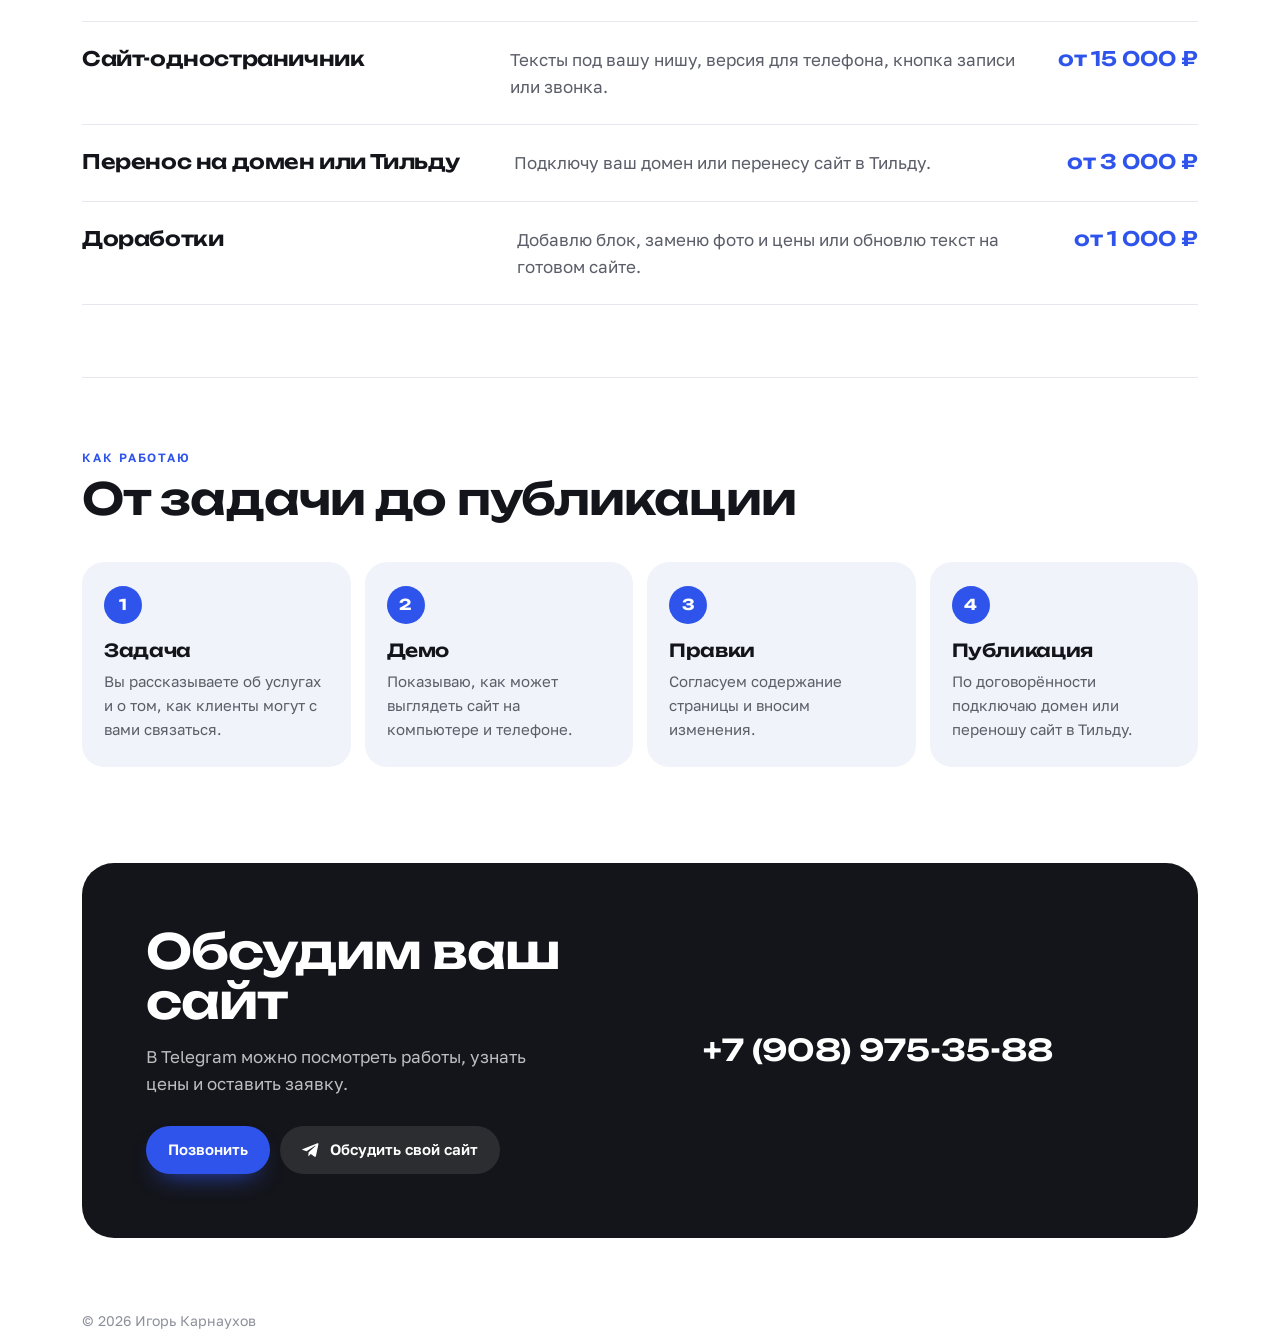
==== commit c04691d6: "Добавить консультанта Telegram на витрину" ====
--- a/index.html
+++ b/index.html
@@ -237,7 +237,7 @@
 <footer class="wrap"><span id="foot"></span><span></span></footer>
 <div class="toast" id="toast" role="status"></div>
 
-<script id="data" type="application/json">{"name":"Игорь Карнаухов","region":"Работаю по всей России","photo":"assets/photo.webp","palette":"А","h1":"Сайты для малого бизнеса","lead":"Создаю одностраничные сайты, где клиенты могут посмотреть услуги и цены, записаться или позвонить.","phone":"+79089753588","phoneLabel":"+7 (908) 975-35-88","messengers":{},"message":"Здравствуйте, Игорь! Посмотрел ваши работы и хочу обсудить сайт для моего бизнеса.","services":[{"title":"Сайт-одностраничник","desc":"Тексты под вашу нишу, версия для телефона, кнопка записи или звонка.","price":"от 15 000 ₽"},{"title":"Перенос на домен или Тильду","desc":"Подключу ваш домен или перенесу сайт в Тильду.","price":"от 3 000 ₽"},{"title":"Доработки","desc":"Добавлю блок, заменю фото и цены или обновлю текст на готовом сайте.","price":"от 1 000 ₽"}],"steps":[["Задача","Вы рассказываете об услугах и о том, как клиенты могут с вами связаться."],["Демо","Показываю, как может выглядеть сайт на компьютере и телефоне."],["Правки","Согласуем содержание страницы и вносим изменения."],["Публикация","По договорённости подключаю домен или переношу сайт в Тильду."]],"cases":[{"title":"Стоматология «Линия»","niche":"Стоматология","url":"./assets/demos/liniya/","kind":"demo","about":"Сайт стоматологии с услугами, вариантами лечения и демонстрационной формой записи.","desktop":"assets/case-liniya-desktop.webp","mobile":"assets/case-liniya-mobile.webp"},{"title":"Nailia","niche":"Маникюр и педикюр","city":"Краснодар","url":"./assets/demos/nailia/","kind":"demo","about":"Сайт ногтевой студии с галереей маникюра и перечнем услуг.","desktop":"assets/case-nailia-desktop.webp","mobile":"assets/case-nailia-mobile.webp"},{"title":"Северный каркас","niche":"Строительство домов","city":"Ярославль","url":"./assets/demos/severny-karkas/","kind":"demo","task":"Помочь будущему владельцу дома понять, как проходит строительство, что входит в смету и с чего начать, чтобы узнать стоимость своего проекта.","did":"Собрал одностраничный сайт и показал этапы строительства от фундамента до сдачи дома. Добавил состав сметы, примеры цен на типовые проекты, ответы на вопросы и демонстрационную форму запроса расчёта без отправки данных.","desktop":"assets/case-severny-karkas-desktop.webp","mobile":"assets/case-severny-karkas-mobile.webp"},{"title":"Форма","niche":"Дизайнерские материалы","url":"https://vash-site-demo.github.io/designer-set-demo/","kind":"demo","about":"Страница-презентация сета для дизайнеров.","desktop":"assets/case-vash-site-demo-github-io-designer-set-demo-desktop.webp","mobile":"assets/case-vash-site-demo-github-io-designer-set-demo-mobile.webp"}]}</script>
+<script id="data" type="application/json">{"name":"Игорь Карнаухов","region":"Работаю по всей России","photo":"assets/photo.webp","palette":"А","h1":"Сайты для малого бизнеса","lead":"Создаю одностраничные сайты, где клиенты могут посмотреть услуги и цены, записаться или позвонить.","phone":"+79089753588","phoneLabel":"+7 (908) 975-35-88","messengers":{"bot":"https://t.me/vash_site_consultant_bot"},"message":"Здравствуйте, Игорь! Посмотрел ваши работы и хочу обсудить сайт для моего бизнеса.","services":[{"title":"Сайт-одностраничник","desc":"Тексты под вашу нишу, версия для телефона, кнопка записи или звонка.","price":"от 15 000 ₽"},{"title":"Перенос на домен или Тильду","desc":"Подключу ваш домен или перенесу сайт в Тильду.","price":"от 3 000 ₽"},{"title":"Доработки","desc":"Добавлю блок, заменю фото и цены или обновлю текст на готовом сайте.","price":"от 1 000 ₽"}],"steps":[["Задача","Вы рассказываете об услугах и о том, как клиенты могут с вами связаться."],["Демо","Показываю, как может выглядеть сайт на компьютере и телефоне."],["Правки","Согласуем содержание страницы и вносим изменения."],["Публикация","По договорённости подключаю домен или переношу сайт в Тильду."]],"cases":[{"title":"Стоматология «Линия»","niche":"Стоматология","url":"./assets/demos/liniya/","kind":"demo","about":"Сайт стоматологии с услугами, вариантами лечения и демонстрационной формой записи.","desktop":"assets/case-liniya-desktop.webp","mobile":"assets/case-liniya-mobile.webp"},{"title":"Nailia","niche":"Маникюр и педикюр","city":"Краснодар","url":"./assets/demos/nailia/","kind":"demo","about":"Сайт ногтевой студии с галереей маникюра и перечнем услуг.","desktop":"assets/case-nailia-desktop.webp","mobile":"assets/case-nailia-mobile.webp"},{"title":"Северный каркас","niche":"Строительство домов","city":"Ярославль","url":"./assets/demos/severny-karkas/","kind":"demo","task":"Помочь будущему владельцу дома понять, как проходит строительство, что входит в смету и с чего начать, чтобы узнать стоимость своего проекта.","did":"Собрал одностраничный сайт и показал этапы строительства от фундамента до сдачи дома. Добавил состав сметы, примеры цен на типовые проекты, ответы на вопросы и демонстрационную форму запроса расчёта без отправки данных.","desktop":"assets/case-severny-karkas-desktop.webp","mobile":"assets/case-severny-karkas-mobile.webp"},{"title":"Форма","niche":"Дизайнерские материалы","url":"https://vash-site-demo.github.io/designer-set-demo/","kind":"demo","about":"Страница-презентация сета для дизайнеров.","desktop":"assets/case-vash-site-demo-github-io-designer-set-demo-desktop.webp","mobile":"assets/case-vash-site-demo-github-io-designer-set-demo-mobile.webp"}]}</script>
 <script>
 (() => {
   const D = JSON.parse(document.getElementById('data').textContent);
@@ -288,10 +288,12 @@
   if (M.whatsapp) links.push({ k: 'whatsapp', label: 'WhatsApp', href: `https://wa.me/${String(M.whatsapp).replace(/\D/g, '')}?text=${enc}` });
   if (M.max) links.push({ k: 'max', label: 'MAX', href: M.max, copy: true });
   // бот-продавец: работы, цены и бриф круглые сутки (скилл «Бот-продавец»)
-  if (M.bot) links.push({ k: 'telegram', label: 'Бот: работы и заявка', href: M.bot.startsWith('http') ? M.bot : `https://t.me/${M.bot.replace(/^@/, '')}` });
+  if (M.bot) links.push({ k: 'telegram', label: 'Обсудить свой сайт', href: M.bot.startsWith('http') ? M.bot : `https://t.me/${M.bot.replace(/^@/, '')}` });
   $('contactHint').textContent = canMessage
     ? 'Выберите мессенджер, чтобы отправить готовое сообщение.'
-    : 'Расскажите, какой сайт вам нужен. Обсудим задачу и объём работ.';
+    : M.bot
+      ? 'В Telegram можно посмотреть работы, узнать цены и оставить заявку.'
+      : 'Расскажите, какой сайт вам нужен. Обсудим задачу и объём работ.';
   $('chat').hidden = !canMessage;
   if (!canMessage && hasPhone) {
     const contact = $('contactNumber');
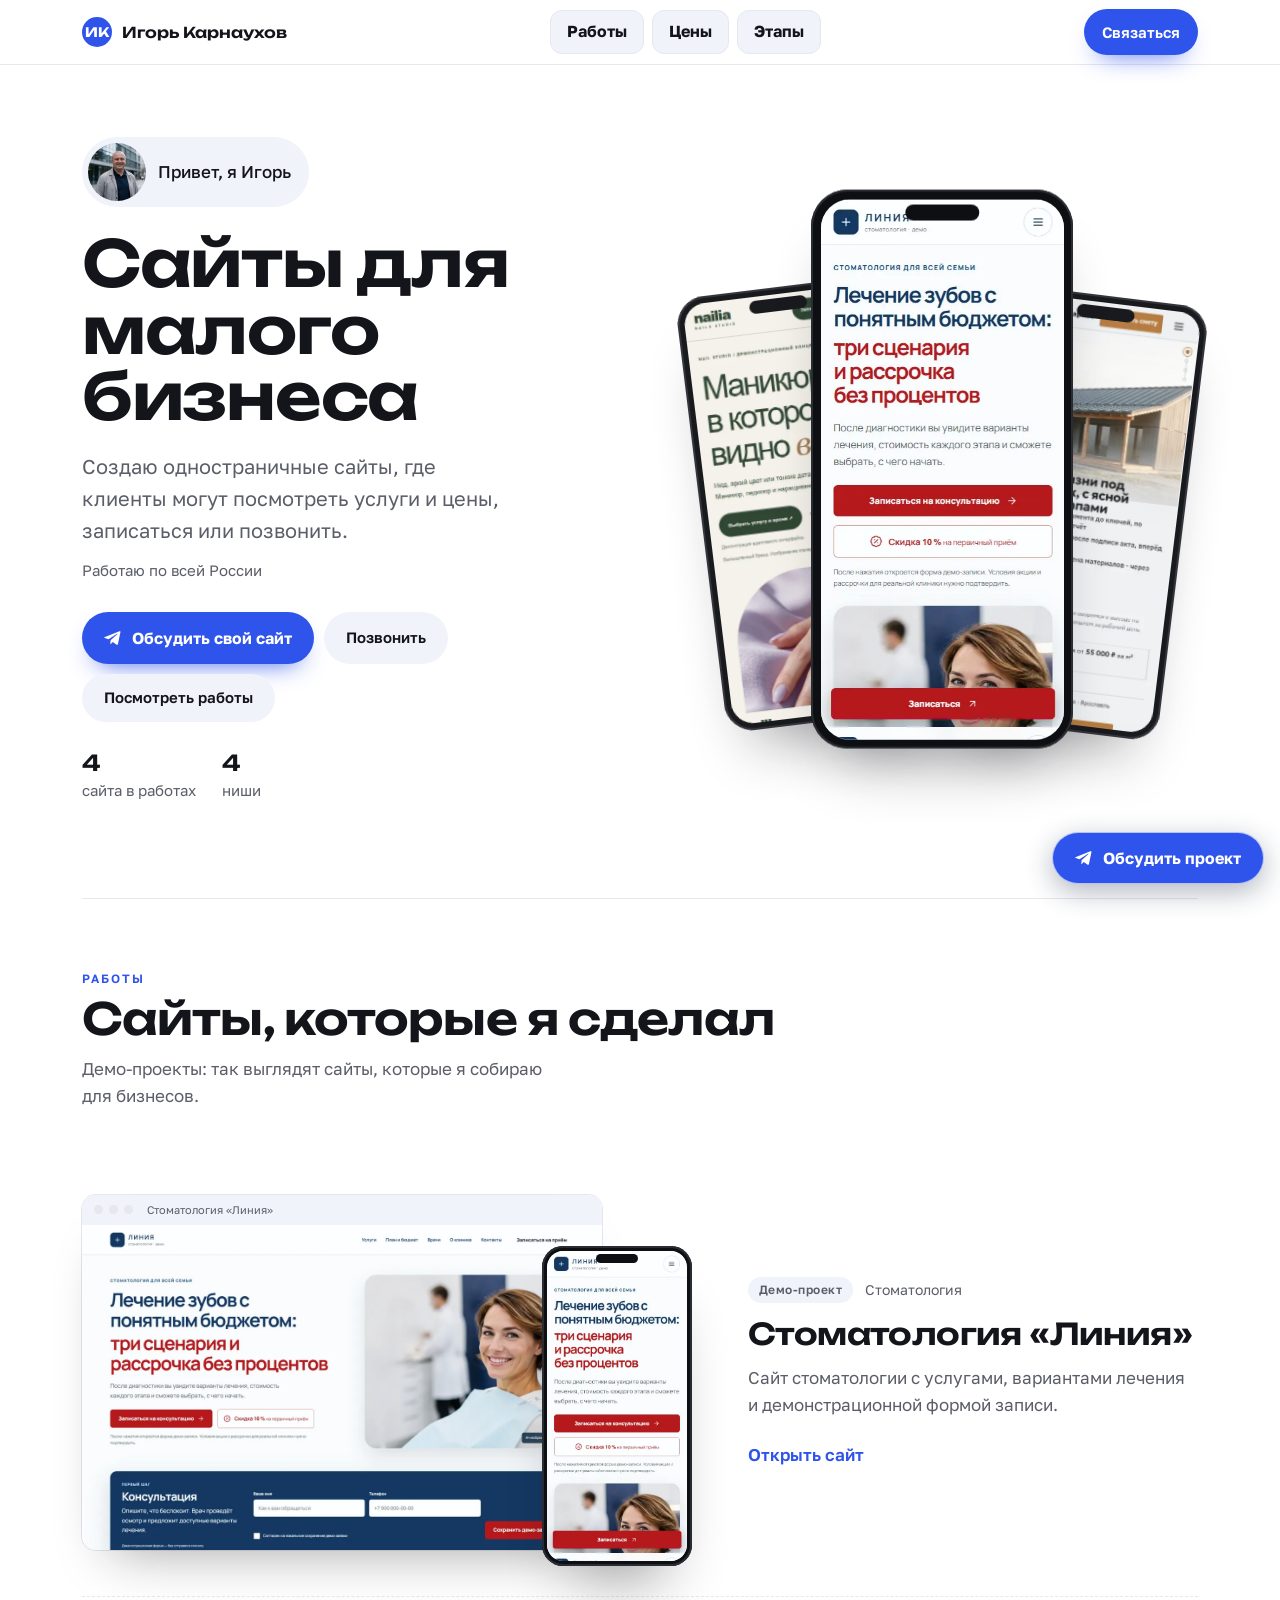
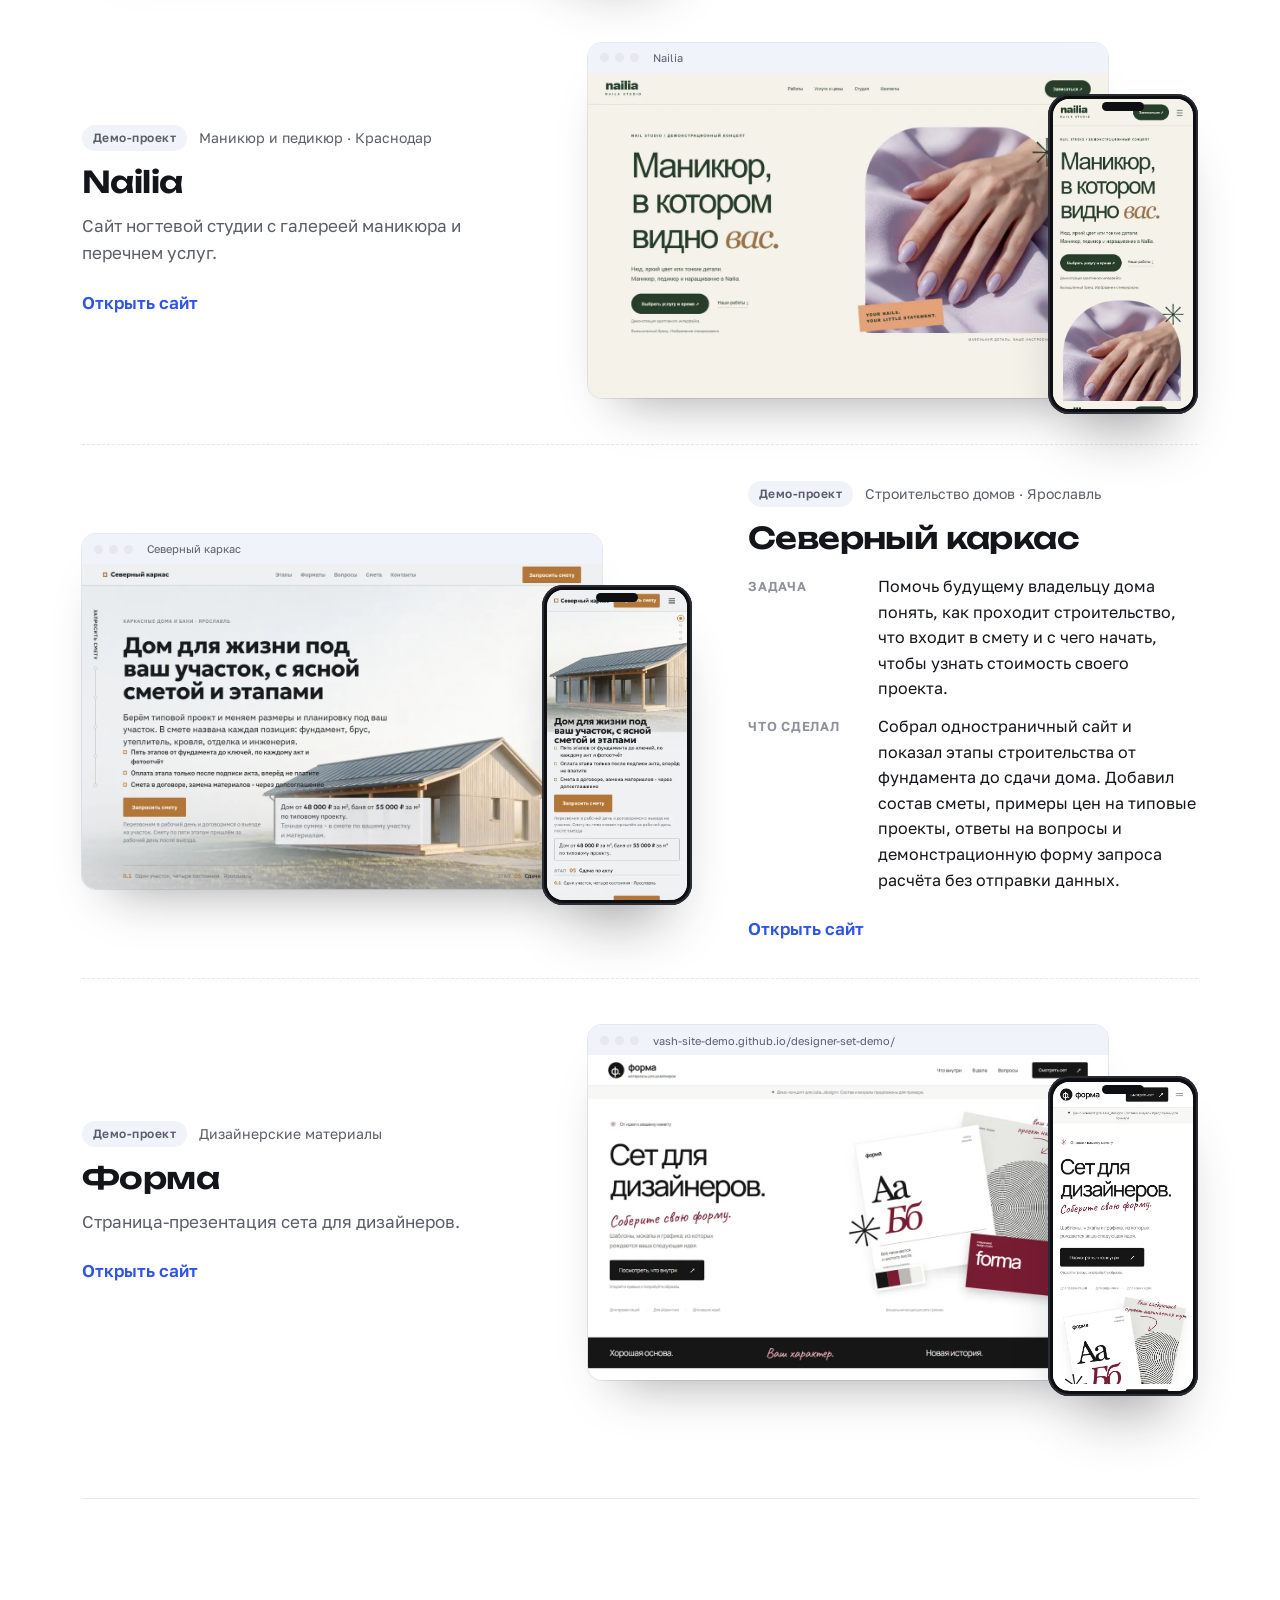
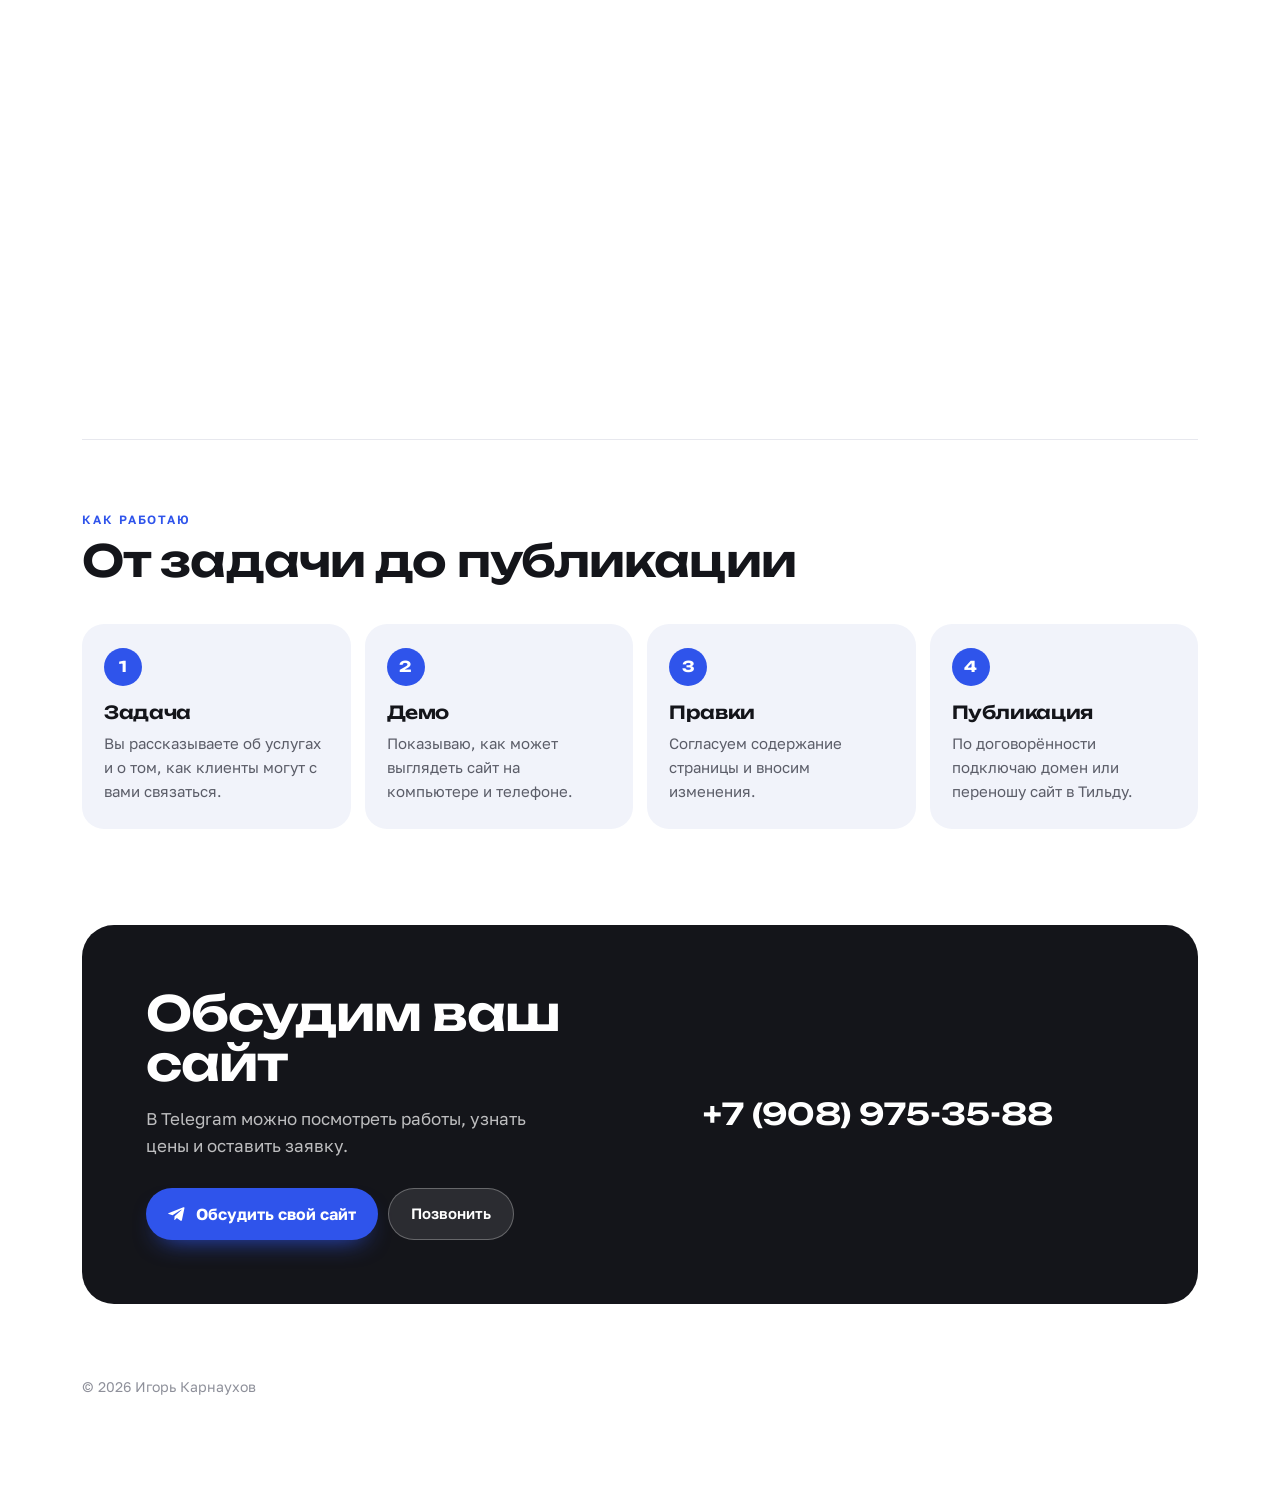
==== commit 5602baf8: "Выделить Telegram-кнопки и навигацию витрины" ====
--- a/index.html
+++ b/index.html
@@ -153,15 +153,21 @@
 body{overflow-x:clip}
 .top{background:var(--paper);border-bottom-color:var(--line)}
 .top .wrap{gap:10px}
-.top .btn{min-height:44px}
-.nav-links{display:flex;gap:20px}
-.nav-links a,.mobile-nav a{text-decoration:none;font-size:15px}
-.nav-links a:hover,.mobile-nav a:hover{text-decoration:underline}
+.top .btn{min-height:46px;font-size:15px}
+.nav-links{display:flex;gap:8px}
+.nav-links a,.mobile-nav a,.mobile-nav summary{display:flex;align-items:center;justify-content:center;min-height:44px;padding:0 16px;border:1px solid var(--line);border-radius:12px;background:var(--soft);color:var(--ink);text-decoration:none;font-size:16px;font-weight:700}
+.nav-links a:hover,.mobile-nav a:hover,.mobile-nav summary:hover{border-color:var(--accent);color:var(--accent)}
 .mobile-nav{display:none;position:relative}
-.mobile-nav summary{list-style:none;min-height:44px;display:grid;place-items:center;cursor:pointer;font-weight:600;font-size:14px;padding:0 8px}
+.mobile-nav summary{list-style:none;cursor:pointer;padding:0 12px}
 .mobile-nav summary::-webkit-details-marker{display:none}
-.mobile-nav nav{position:absolute;right:0;top:100%;display:grid;min-width:150px;padding:8px;background:var(--paper);border:1px solid var(--line);border-radius:12px;box-shadow:0 12px 30px #14151a16}
-.mobile-nav a{display:block;padding:10px}
+.mobile-nav nav{position:absolute;right:0;top:calc(100% + 8px);display:grid;gap:6px;min-width:160px;padding:8px;background:var(--paper);border:1px solid var(--line);border-radius:14px;box-shadow:0 12px 30px #14151a26}
+.mobile-nav a{justify-content:flex-start}
+.cta .btn{min-height:48px}
+.cta .btn-bot,.project-float{min-height:52px;font-size:16px;font-weight:700}
+.final .btn-ghost{border:1px solid rgba(255,255,255,.28)}
+.final a:focus-visible{outline-color:#fff}
+.project-float{position:fixed;inset:auto max(16px,env(safe-area-inset-right)) max(16px,env(safe-area-inset-bottom)) auto;z-index:9;justify-content:center;border:1px solid rgba(255,255,255,.65);box-shadow:0 8px 28px #17274255}
+.has-project-float footer{padding-bottom:calc(94px + env(safe-area-inset-bottom))}
 section[id]{scroll-margin-top:80px}
 .hello img{width:58px;height:58px}
 .region{color:var(--ink-2);font-size:15px;margin:12px 0 0}
@@ -176,6 +182,7 @@
   .brand{font-size:11px;gap:6px}
   .brand i{flex:none;width:25px;height:25px;font-size:10px}
   .top .btn{padding:8px 11px}
+  .project-float{padding:14px 18px}
   .hero{gap:22px;padding-top:32px}
   .fan{height:360px}
   .fan .phone:nth-child(1){--pw:154px}
@@ -288,7 +295,8 @@
   if (M.whatsapp) links.push({ k: 'whatsapp', label: 'WhatsApp', href: `https://wa.me/${String(M.whatsapp).replace(/\D/g, '')}?text=${enc}` });
   if (M.max) links.push({ k: 'max', label: 'MAX', href: M.max, copy: true });
   // бот-продавец: работы, цены и бриф круглые сутки (скилл «Бот-продавец»)
-  if (M.bot) links.push({ k: 'telegram', label: 'Обсудить свой сайт', href: M.bot.startsWith('http') ? M.bot : `https://t.me/${M.bot.replace(/^@/, '')}` });
+  const botUrl = M.bot && (M.bot.startsWith('http') ? M.bot : 'https://t.me/' + M.bot.replace(/^@/, ''));
+  if (botUrl) links.unshift({ k: 'telegram', label: 'Обсудить свой сайт', href: botUrl, bot: true });
   $('contactHint').textContent = canMessage
     ? 'Выберите мессенджер, чтобы отправить готовое сообщение.'
     : M.bot
@@ -303,9 +311,19 @@
     contact.append(number);
     contact.hidden = false;
   }
-  const ctaHtml = links.map((l, i) => `<a class="btn ${i === 0 ? 'btn-main' : 'btn-ghost'}" href="${esc(l.href)}" ${l.local ? '' : 'target="_blank" rel="noopener"'} ${l.copy ? 'data-copy' : ''}>${ico[l.k] || ''}${l.label}</a>`).join('') || '<span>Добавьте мессенджер: «добавь в витрину Telegram …»</span>';
+  const ctaHtml = links.map((l, i) => `<a class="btn ${i === 0 ? 'btn-main' : 'btn-ghost'}${l.bot ? ' btn-bot' : ''}" href="${esc(l.href)}" ${l.local ? '' : 'target="_blank" rel="noopener"'} ${l.copy ? 'data-copy' : ''}>${ico[l.k] || ''}${l.label}</a>`).join('') || '<span>Добавьте мессенджер: «добавь в витрину Telegram …»</span>';
   document.querySelectorAll('[data-cta]').forEach((el) => { el.innerHTML = ctaHtml; });
   document.querySelector('.hero [data-cta]').insertAdjacentHTML('beforeend', '<a class="btn btn-ghost" href="#works">Посмотреть работы</a>');
+  if (botUrl) {
+    const projectLink = document.createElement('a');
+    projectLink.className = 'btn btn-main project-float';
+    projectLink.href = botUrl;
+    projectLink.target = '_blank';
+    projectLink.rel = 'noopener';
+    projectLink.innerHTML = ico.telegram + '<span>Обсудить проект</span>';
+    document.body.classList.add('has-project-float');
+    document.body.append(projectLink);
+  }
   const toast = (t) => { const el = $('toast'); el.textContent = t; el.classList.add('show'); setTimeout(() => el.classList.remove('show'), 3200); };
   document.addEventListener('click', (e) => {
     const a = e.target.closest('[data-copy]'); if (!a) return;
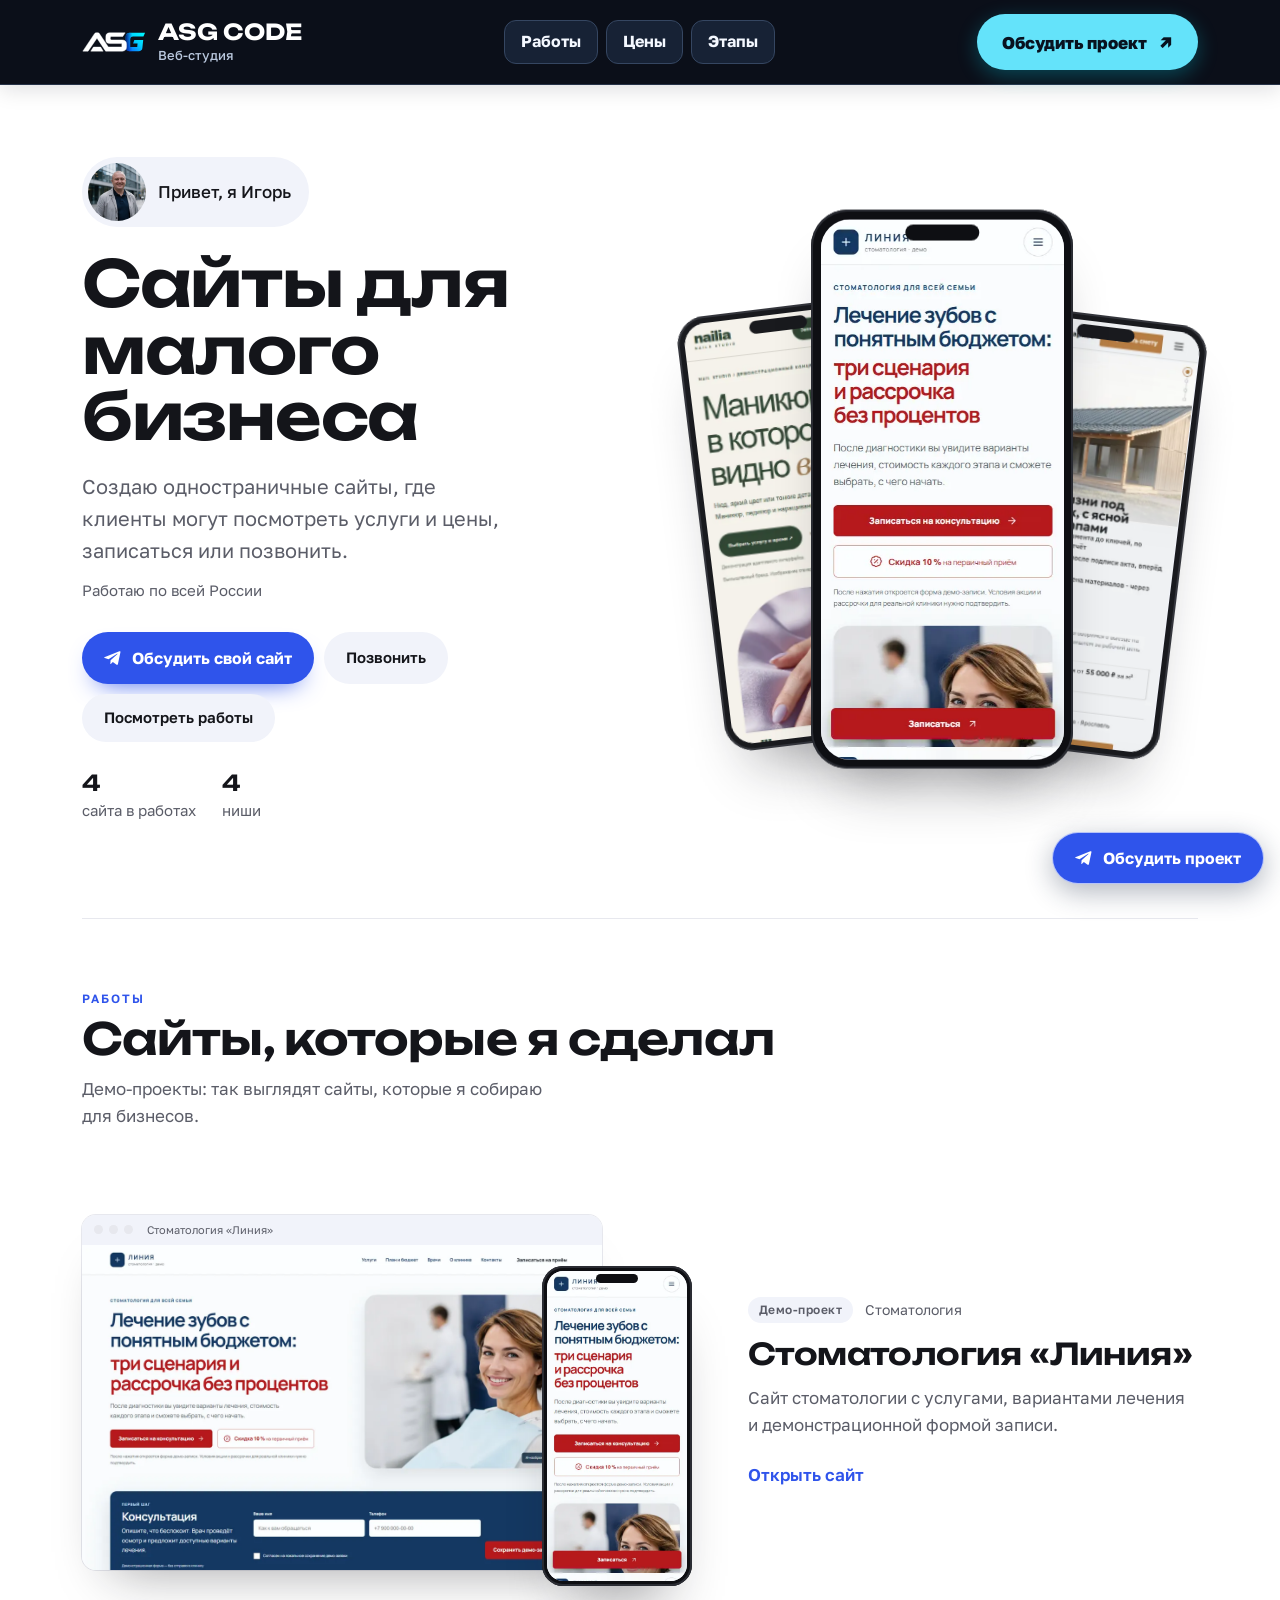
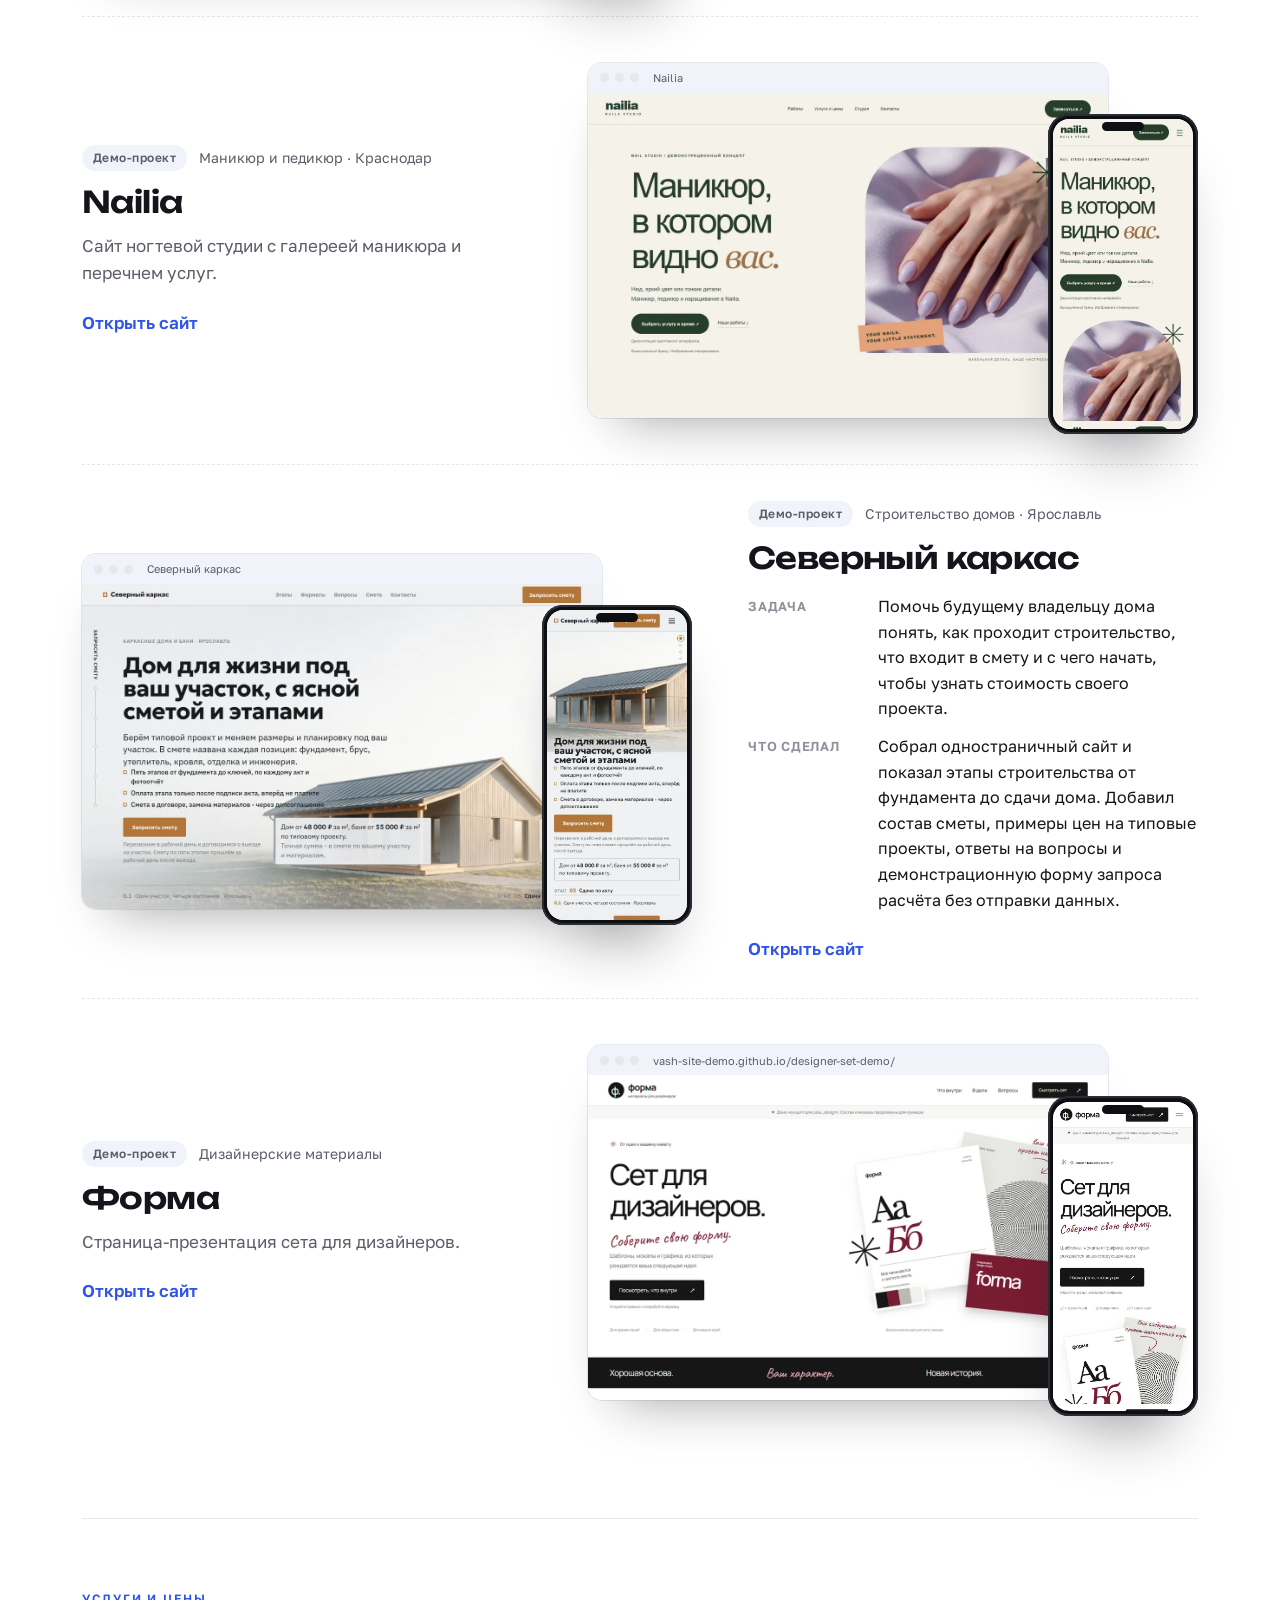
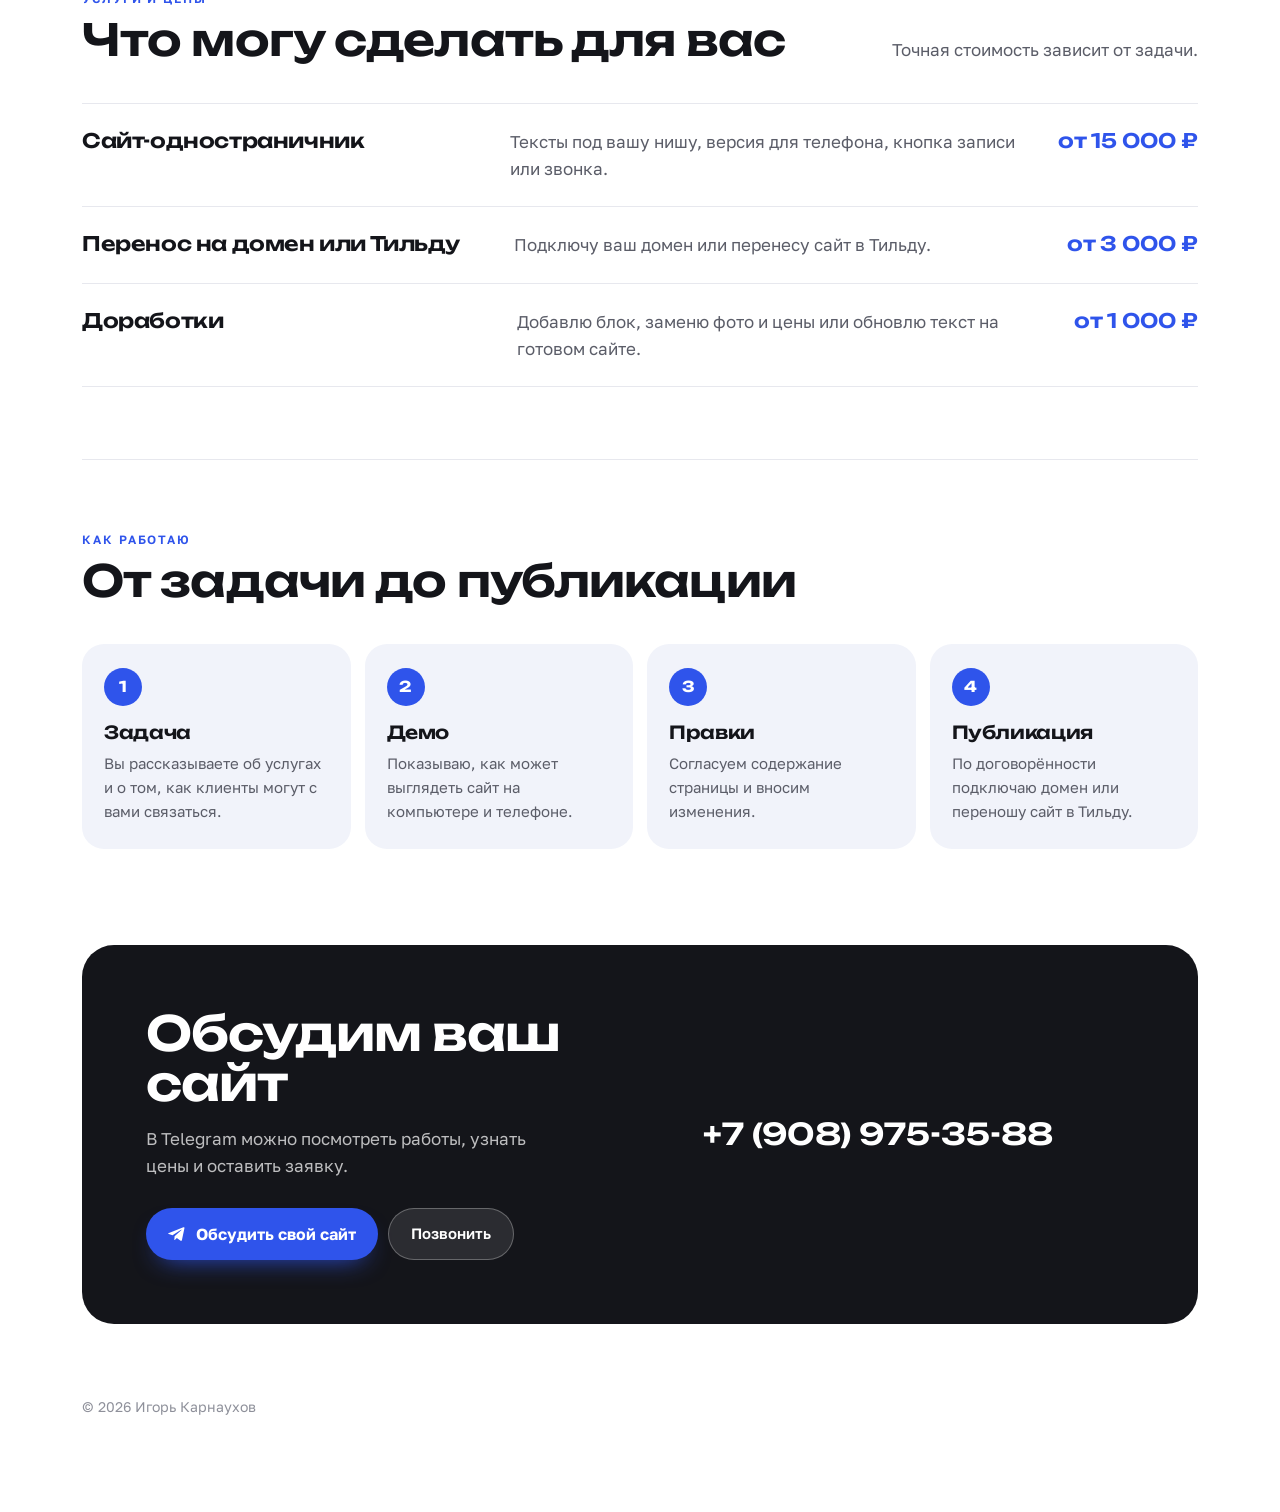
==== commit 3e8e830e: "Оформить шапку витрины в стиле ASG CODE" ====
--- a/index.html
+++ b/index.html
@@ -151,12 +151,22 @@
 @media (prefers-reduced-motion:reduce){.reveal{opacity:1;transform:none;transition:none}}
 
 body{overflow-x:clip}
-.top{background:var(--paper);border-bottom-color:var(--line)}
-.top .wrap{gap:10px}
-.top .btn{min-height:46px;font-size:15px}
+.top{background:#0b0f19;border-bottom-color:#263247;color:#fff;box-shadow:0 5px 20px #0b0f1920;backdrop-filter:none}
+.top.scrolled{border-color:#263247}
+.top .wrap{height:84px;gap:12px}
+.top .brand{gap:12px;flex:none;color:#fff}
+.brand img{width:64px;height:auto;display:block}
+.brand strong{display:block;font:700 22px/1 var(--display);white-space:nowrap}
+.brand small{display:block;margin-top:5px;color:#bac8de;font:500 13px/1.2 var(--body)}
+.top .top-cta{min-height:56px;padding:0 25px;gap:12px;justify-content:center;background:#64e3fa;color:#08121f;font-size:17px;font-weight:800;white-space:nowrap;box-shadow:0 6px 20px #00d9f546}
+.top .top-cta:hover{background:#98edfc}
+.top-cta-arrow{font-size:18px}
+.top :focus-visible{outline-color:#64e3fa}
 .nav-links{display:flex;gap:8px}
 .nav-links a,.mobile-nav a,.mobile-nav summary{display:flex;align-items:center;justify-content:center;min-height:44px;padding:0 16px;border:1px solid var(--line);border-radius:12px;background:var(--soft);color:var(--ink);text-decoration:none;font-size:16px;font-weight:700}
 .nav-links a:hover,.mobile-nav a:hover,.mobile-nav summary:hover{border-color:var(--accent);color:var(--accent)}
+.top .nav-links a,.top .mobile-nav summary{background:#172235;color:#f4f8ff;border-color:#354661}
+.top .nav-links a:hover,.top .mobile-nav summary:hover{border-color:#64e3fa;color:#64e3fa}
 .mobile-nav{display:none;position:relative}
 .mobile-nav summary{list-style:none;cursor:pointer;padding:0 12px}
 .mobile-nav summary::-webkit-details-marker{display:none}
@@ -168,7 +178,7 @@
 .final a:focus-visible{outline-color:#fff}
 .project-float{position:fixed;inset:auto max(16px,env(safe-area-inset-right)) max(16px,env(safe-area-inset-bottom)) auto;z-index:9;justify-content:center;border:1px solid rgba(255,255,255,.65);box-shadow:0 8px 28px #17274255}
 .has-project-float footer{padding-bottom:calc(94px + env(safe-area-inset-bottom))}
-section[id]{scroll-margin-top:80px}
+section[id]{scroll-margin-top:100px}
 .hello img{width:58px;height:58px}
 .region{color:var(--ink-2);font-size:15px;margin:12px 0 0}
 .case-text .meta,.browser .bar span{color:var(--ink-2)}
@@ -176,26 +186,46 @@
 .contact-number a{text-decoration:none}
 .contact-number a:hover{text-decoration:underline}
 [hidden]{display:none!important}
-@media(max-width:680px){
+@media(max-width:820px){
   .nav-links{display:none}
   .mobile-nav{display:block;margin-left:auto}
-  .brand{font-size:11px;gap:6px}
-  .brand i{flex:none;width:25px;height:25px;font-size:10px}
-  .top .btn{padding:8px 11px}
+}
+@media(max-width:680px){
+  .top .wrap{height:72px;gap:8px}
+  .top .brand{gap:6px}
+  .brand img{width:40px}
+  .brand strong{font-size:17px}
+  .brand small,.top-cta-arrow{display:none}
+  .top .top-cta{min-height:49px;padding:0 13px;font-size:14px}
+  section[id]{scroll-margin-top:88px}
   .project-float{padding:14px 18px}
   .hero{gap:22px;padding-top:32px}
   .fan{height:360px}
   .fan .phone:nth-child(1){--pw:154px}
   .fan .phone:nth-child(2),.fan .phone:nth-child(3){--pw:128px}
 }
+@media(max-width:480px){
+  .mobile-nav summary{width:44px;padding:0}
+  .mobile-nav summary span{position:absolute;width:1px;height:1px;overflow:hidden;clip-path:inset(50%)}
+  .mobile-nav summary::before{content:'';width:17px;height:13px;border-block:2px solid currentColor;background:linear-gradient(currentColor,currentColor) center / 100% 2px no-repeat}
+}
+@media(max-width:380px){
+  .top .wrap{padding-inline:12px;gap:6px}
+  .brand img{width:34px}
+  .brand strong{font-size:16px}
+  .top .top-cta{padding-inline:12px}
+}
+@media(max-width:359px){
+  .brand img{display:none}
+}
 </style>
 </head>
 <body>
 <header class="top"><div class="wrap">
-  <a class="brand" href="#"><i id="brandInit"></i><span id="brandName"></span></a>
+  <a class="brand" href="#"><img src="assets/asg-code-mark.svg" alt="" width="64" height="20"><span><strong>ASG CODE</strong><small>Веб-студия</small></span></a>
   <nav class="nav-links" aria-label="Разделы"><a href="#works">Работы</a><a href="#services">Цены</a><a href="#how">Этапы</a></nav>
-  <details class="mobile-nav"><summary>Меню</summary><nav aria-label="Разделы"><a href="#works">Работы</a><a href="#services">Цены</a><a href="#how">Этапы</a></nav></details>
-  <a class="btn btn-main" href="#write">Связаться</a>
+  <details class="mobile-nav"><summary><span>Меню</span></summary><nav aria-label="Разделы"><a href="#works">Работы</a><a href="#services">Цены</a><a href="#how">Этапы</a></nav></details>
+  <a class="btn btn-main top-cta" href="#write">Обсудить проект<span class="top-cta-arrow" aria-hidden="true">↗</span></a>
 </div></header>
 
 <main class="wrap">
@@ -256,7 +286,6 @@
   const init = (D.name || '?').split(' ').map((w) => w[0]).join('').slice(0, 2).toUpperCase();
   const ava = D.photo ? `<img src="${esc(D.photo)}" alt="">` : `<b>${esc(init)}</b>`;
 
-  $('brandInit').textContent = init; $('brandName').textContent = D.name;
   $('hello').innerHTML = `${ava}<span>Привет, я ${esc(first)}</span>`;
   $('h1').innerHTML = D.h1 || `Сайты для малого бизнеса${D.city ? ` в <em>${esc(D.cityIn || D.city)}</em>` : ''}`;
   $('lead').textContent = D.lead || 'Соберу готовое демо вашего сайта до разговора – вы смотрите результат, а потом решаете.';
@@ -315,6 +344,11 @@
   document.querySelectorAll('[data-cta]').forEach((el) => { el.innerHTML = ctaHtml; });
   document.querySelector('.hero [data-cta]').insertAdjacentHTML('beforeend', '<a class="btn btn-ghost" href="#works">Посмотреть работы</a>');
   if (botUrl) {
+    const headerLink = document.querySelector('.top-cta');
+    headerLink.href = botUrl;
+    headerLink.target = '_blank';
+    headerLink.rel = 'noopener';
+    headerLink.title = 'Открыть консультанта в Telegram';
     const projectLink = document.createElement('a');
     projectLink.className = 'btn btn-main project-float';
     projectLink.href = botUrl;
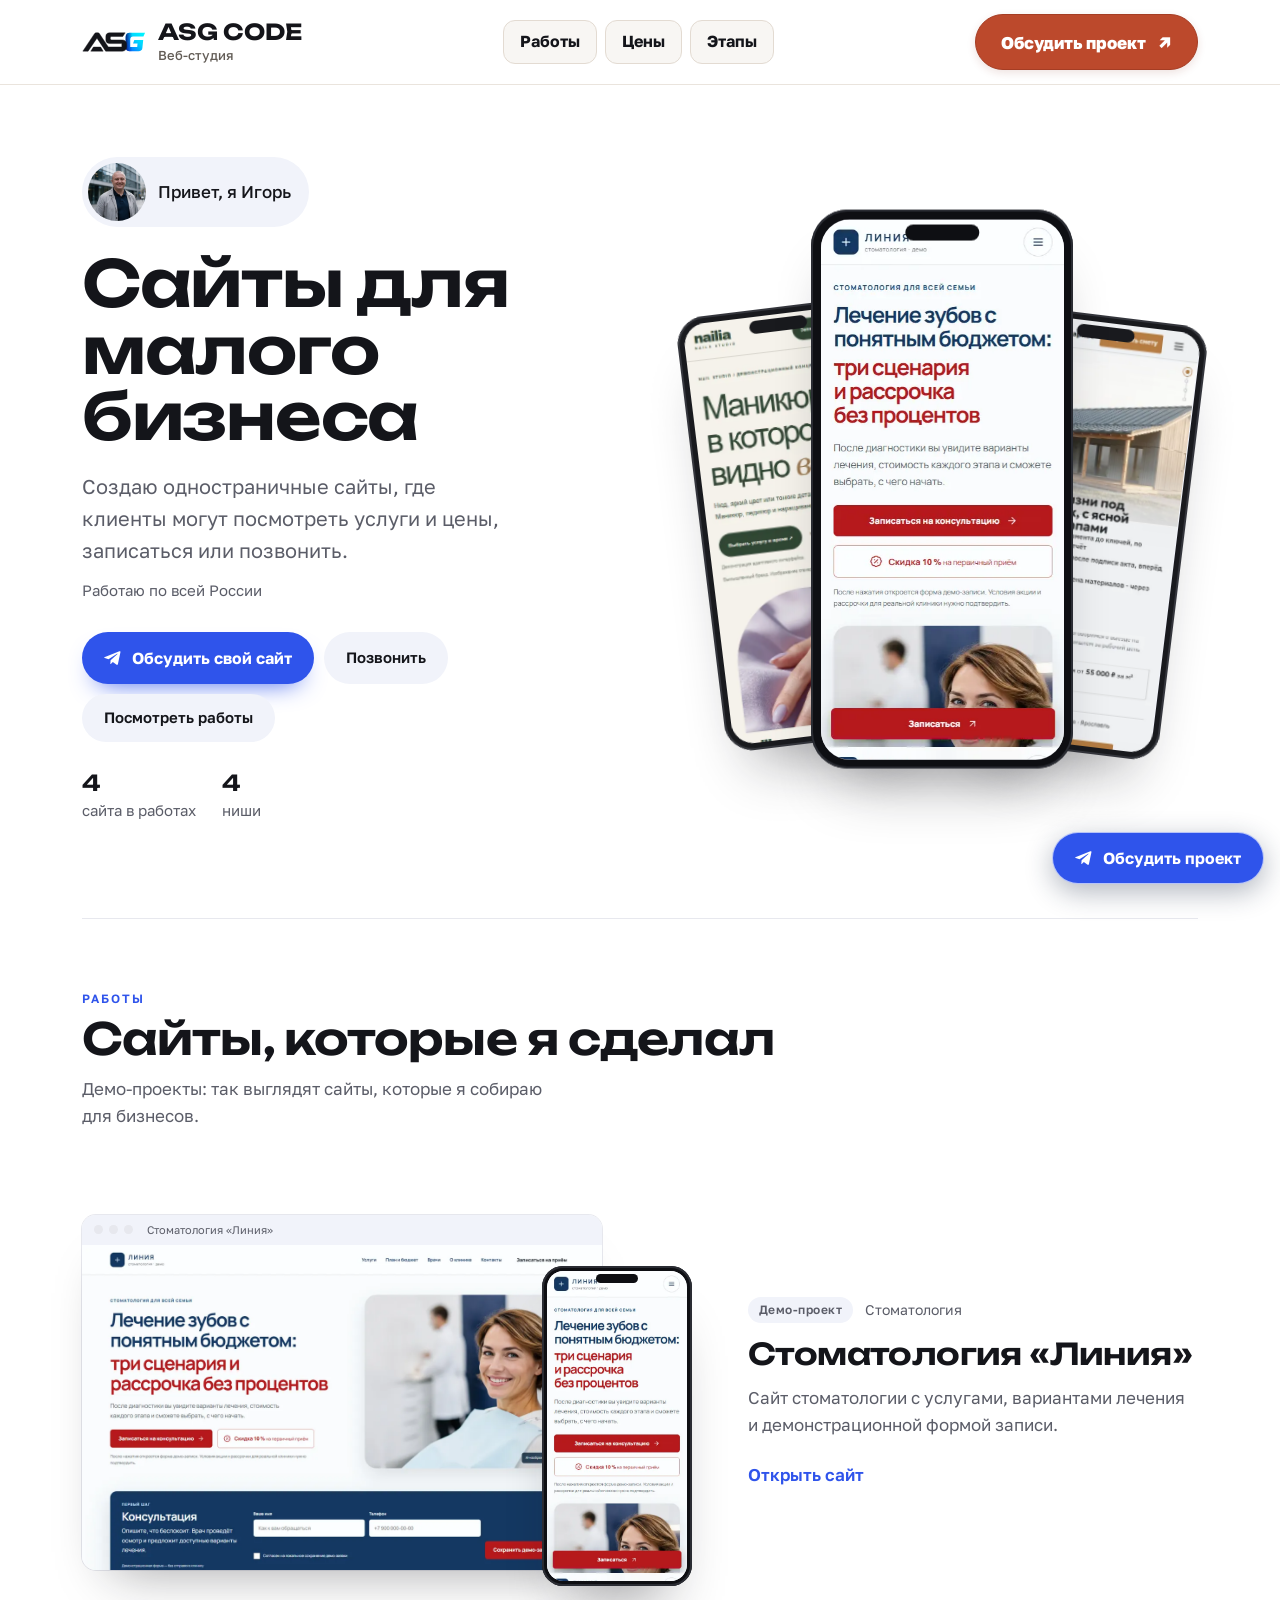
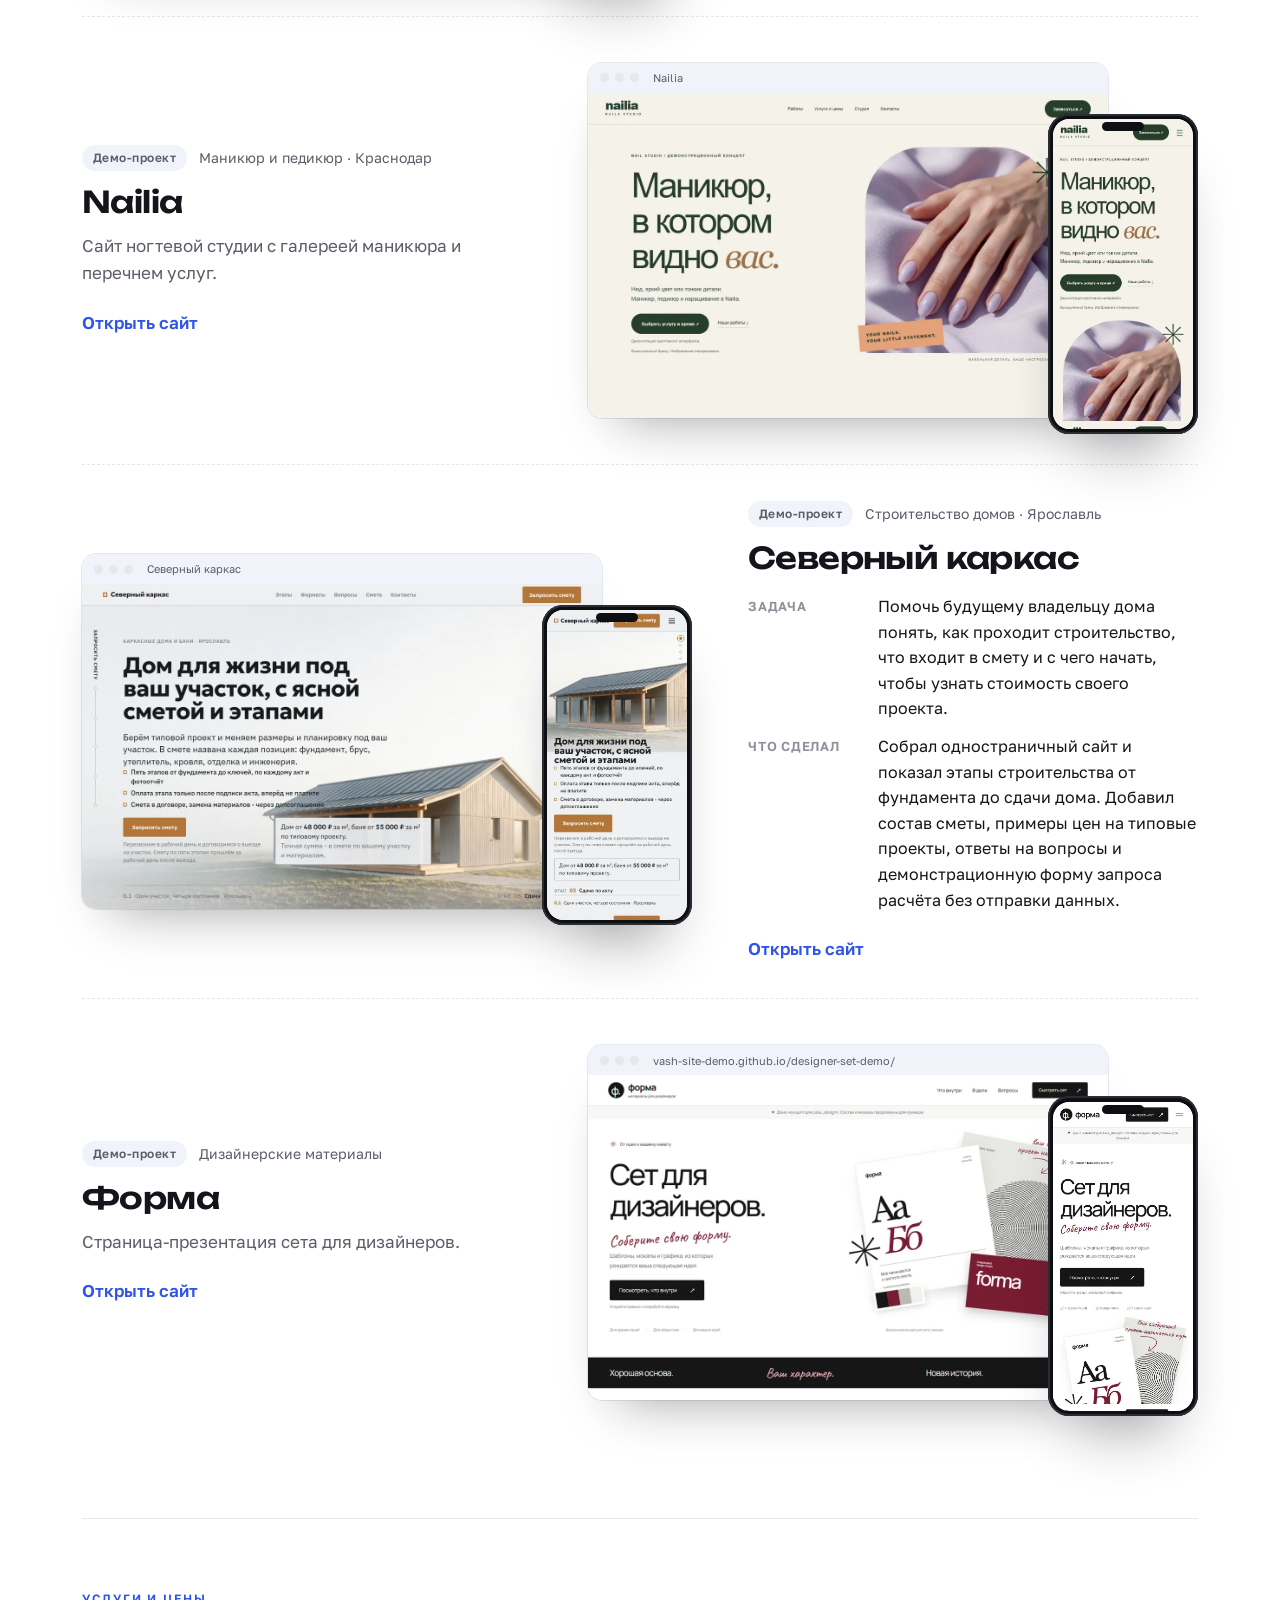
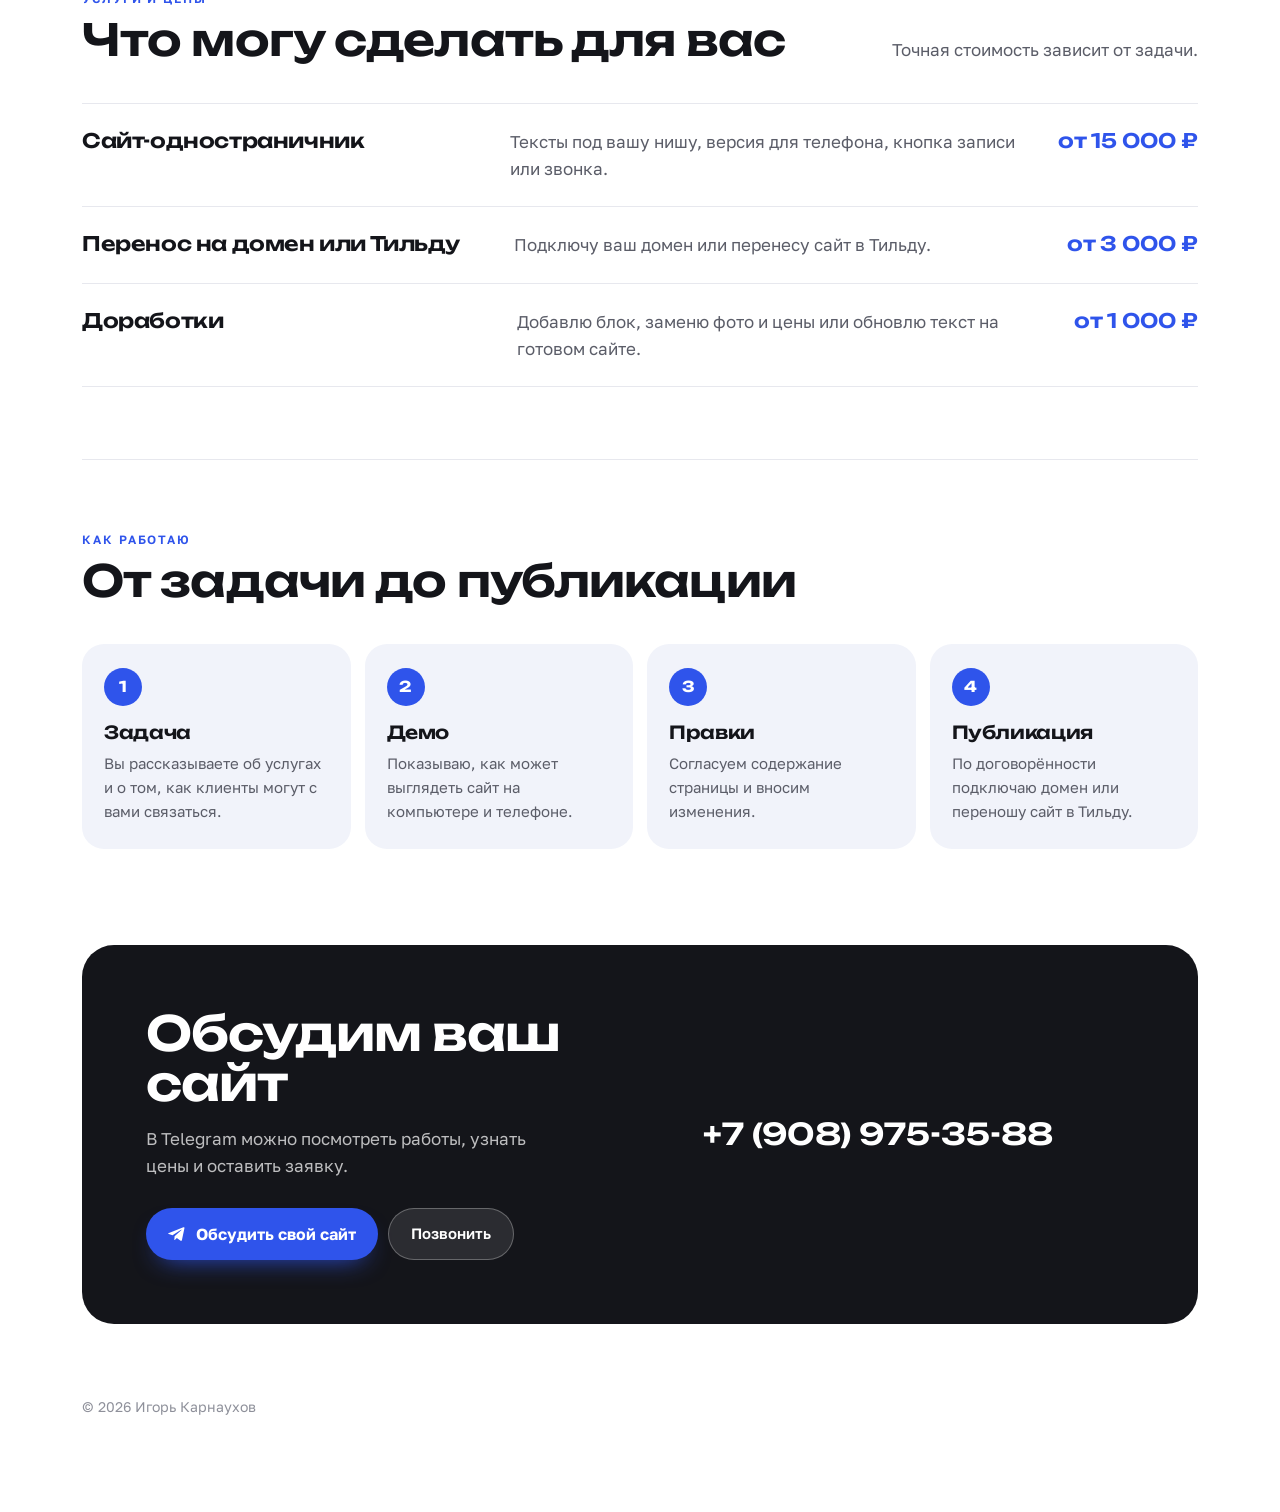
==== commit 6c3c203f: "Вернуть светлую шапку и выделить кнопку оранжевым" ====
--- a/index.html
+++ b/index.html
@@ -151,22 +151,22 @@
 @media (prefers-reduced-motion:reduce){.reveal{opacity:1;transform:none;transition:none}}
 
 body{overflow-x:clip}
-.top{background:#0b0f19;border-bottom-color:#263247;color:#fff;box-shadow:0 5px 20px #0b0f1920;backdrop-filter:none}
-.top.scrolled{border-color:#263247}
+.top{background:#fff;border-bottom-color:#eae4dd;color:var(--ink);backdrop-filter:none}
+.top.scrolled{border-color:#eae4dd}
 .top .wrap{height:84px;gap:12px}
-.top .brand{gap:12px;flex:none;color:#fff}
+.top .brand{gap:12px;flex:none;color:var(--ink)}
 .brand img{width:64px;height:auto;display:block}
 .brand strong{display:block;font:700 22px/1 var(--display);white-space:nowrap}
-.brand small{display:block;margin-top:5px;color:#bac8de;font:500 13px/1.2 var(--body)}
-.top .top-cta{min-height:56px;padding:0 25px;gap:12px;justify-content:center;background:#64e3fa;color:#08121f;font-size:17px;font-weight:800;white-space:nowrap;box-shadow:0 6px 20px #00d9f546}
-.top .top-cta:hover{background:#98edfc}
+.brand small{display:block;margin-top:5px;color:#625c56;font:500 13px/1.2 var(--body)}
+.top .top-cta{min-height:56px;padding:0 25px;gap:12px;justify-content:center;border:1px solid #a53d24;background:#bc492c;color:#fff;font-size:17px;font-weight:800;white-space:nowrap;box-shadow:0 3px 8px #81271322}
+.top .top-cta:hover{background:#a53d24}
 .top-cta-arrow{font-size:18px}
-.top :focus-visible{outline-color:#64e3fa}
+.top :focus-visible{outline-color:#bc492c}
 .nav-links{display:flex;gap:8px}
 .nav-links a,.mobile-nav a,.mobile-nav summary{display:flex;align-items:center;justify-content:center;min-height:44px;padding:0 16px;border:1px solid var(--line);border-radius:12px;background:var(--soft);color:var(--ink);text-decoration:none;font-size:16px;font-weight:700}
 .nav-links a:hover,.mobile-nav a:hover,.mobile-nav summary:hover{border-color:var(--accent);color:var(--accent)}
-.top .nav-links a,.top .mobile-nav summary{background:#172235;color:#f4f8ff;border-color:#354661}
-.top .nav-links a:hover,.top .mobile-nav summary:hover{border-color:#64e3fa;color:#64e3fa}
+.top .nav-links a,.top .mobile-nav a,.top .mobile-nav summary{background:#f8f6f3;color:var(--ink);border-color:#e3dbd2}
+.top .nav-links a:hover,.top .mobile-nav a:hover,.top .mobile-nav summary:hover{border-color:#bc492c;color:#9f3921}
 .mobile-nav{display:none;position:relative}
 .mobile-nav summary{list-style:none;cursor:pointer;padding:0 12px}
 .mobile-nav summary::-webkit-details-marker{display:none}
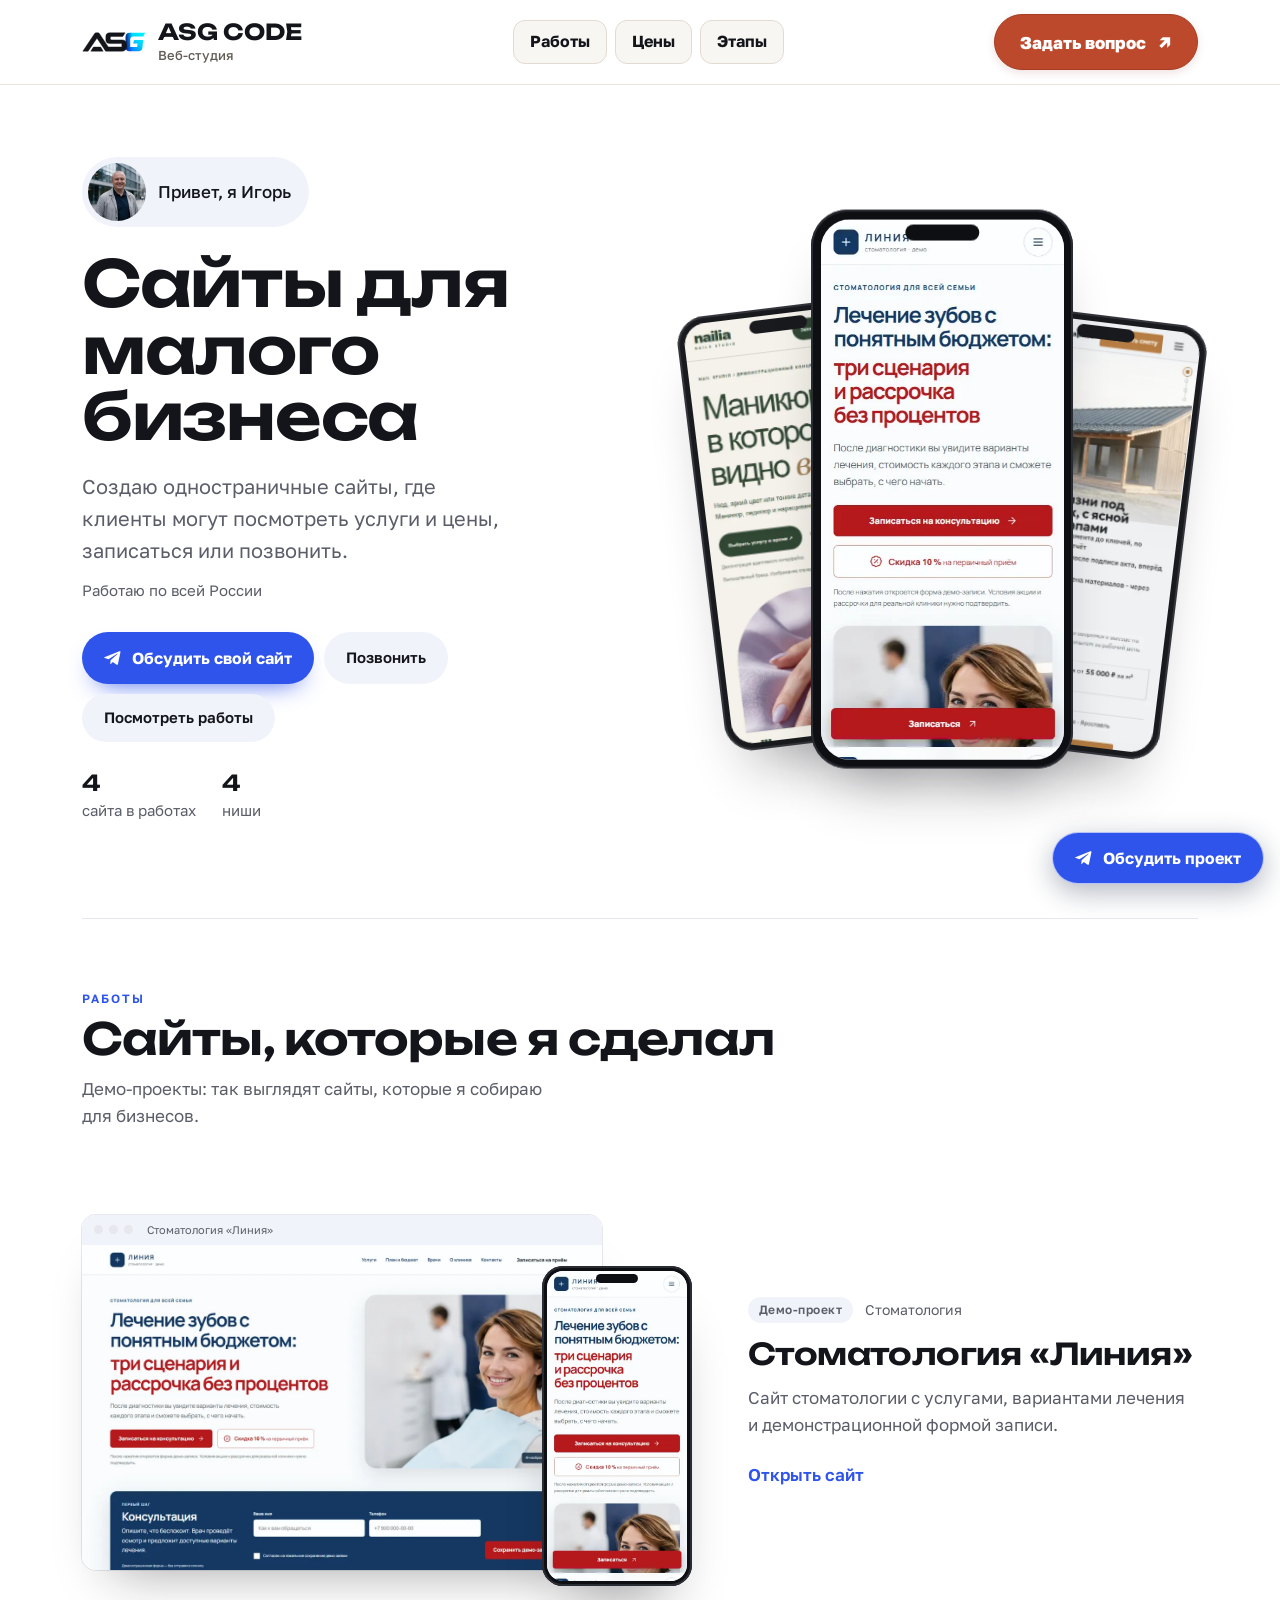
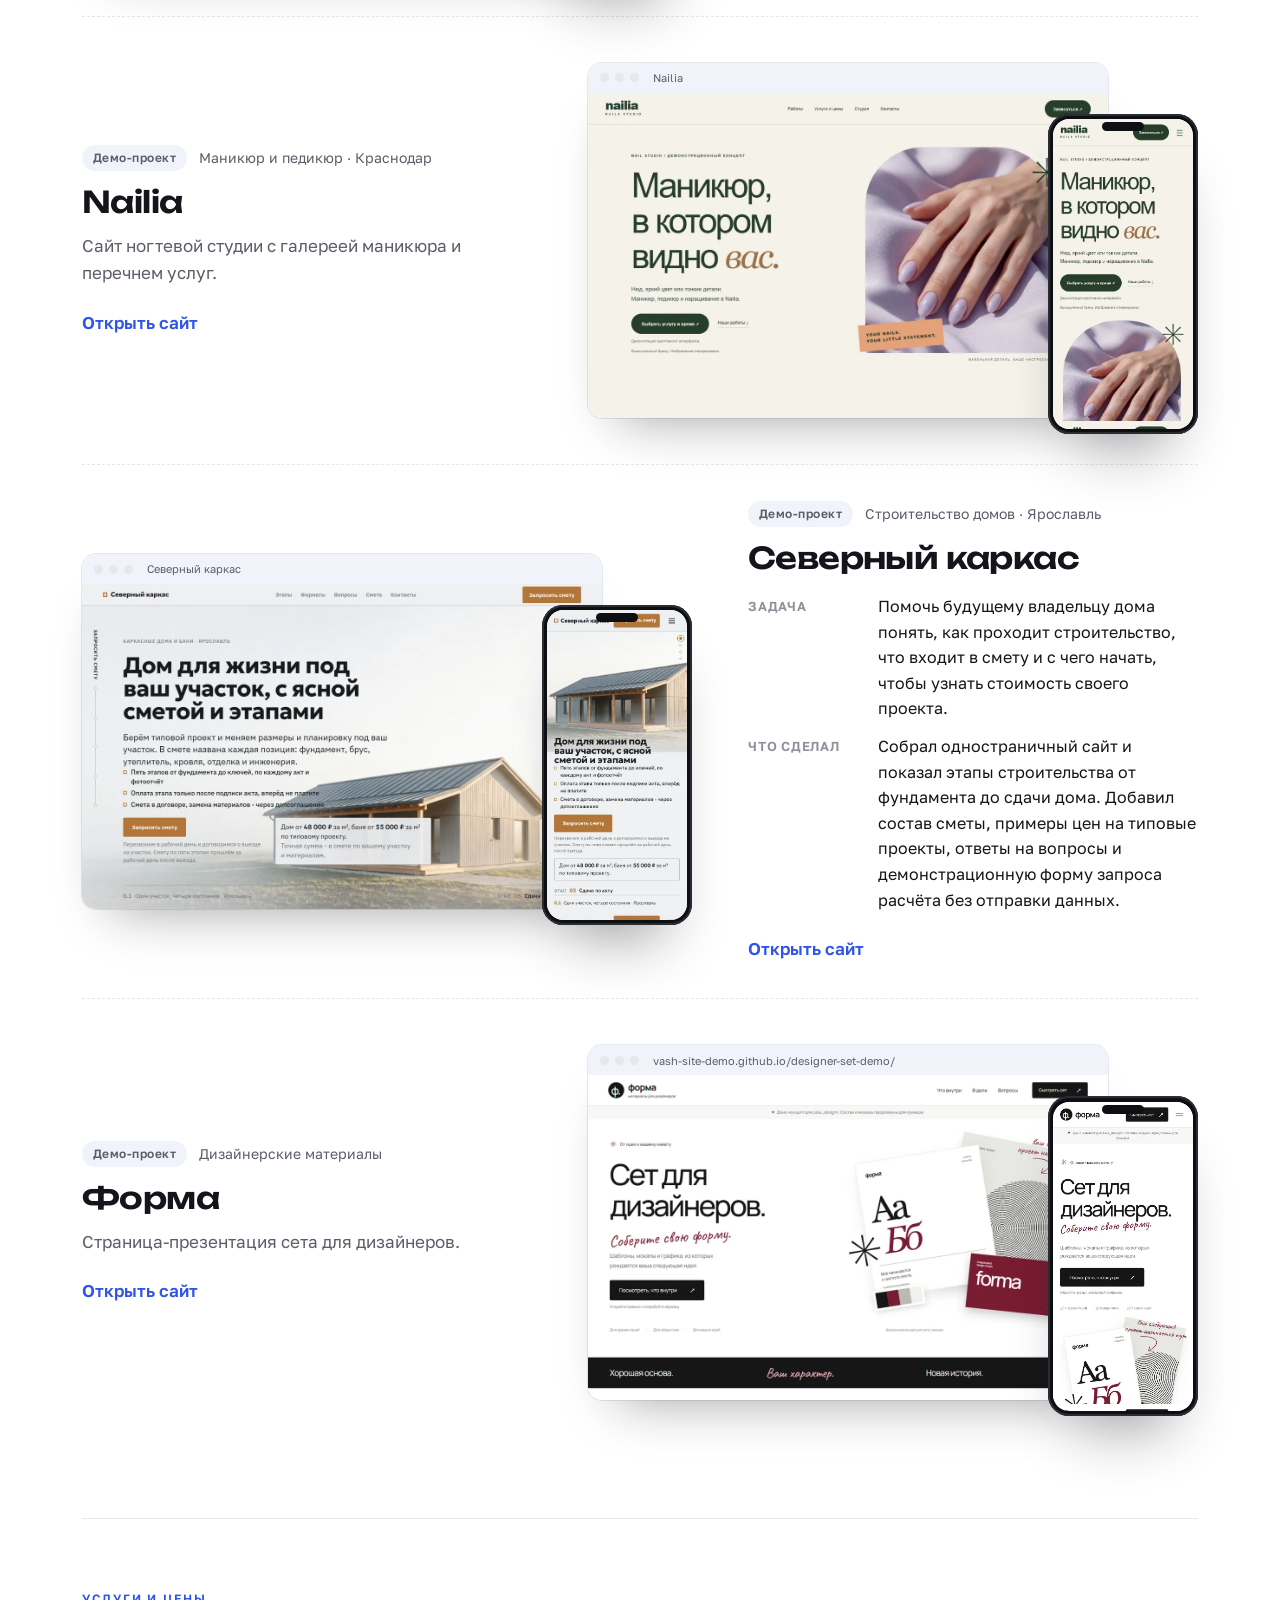
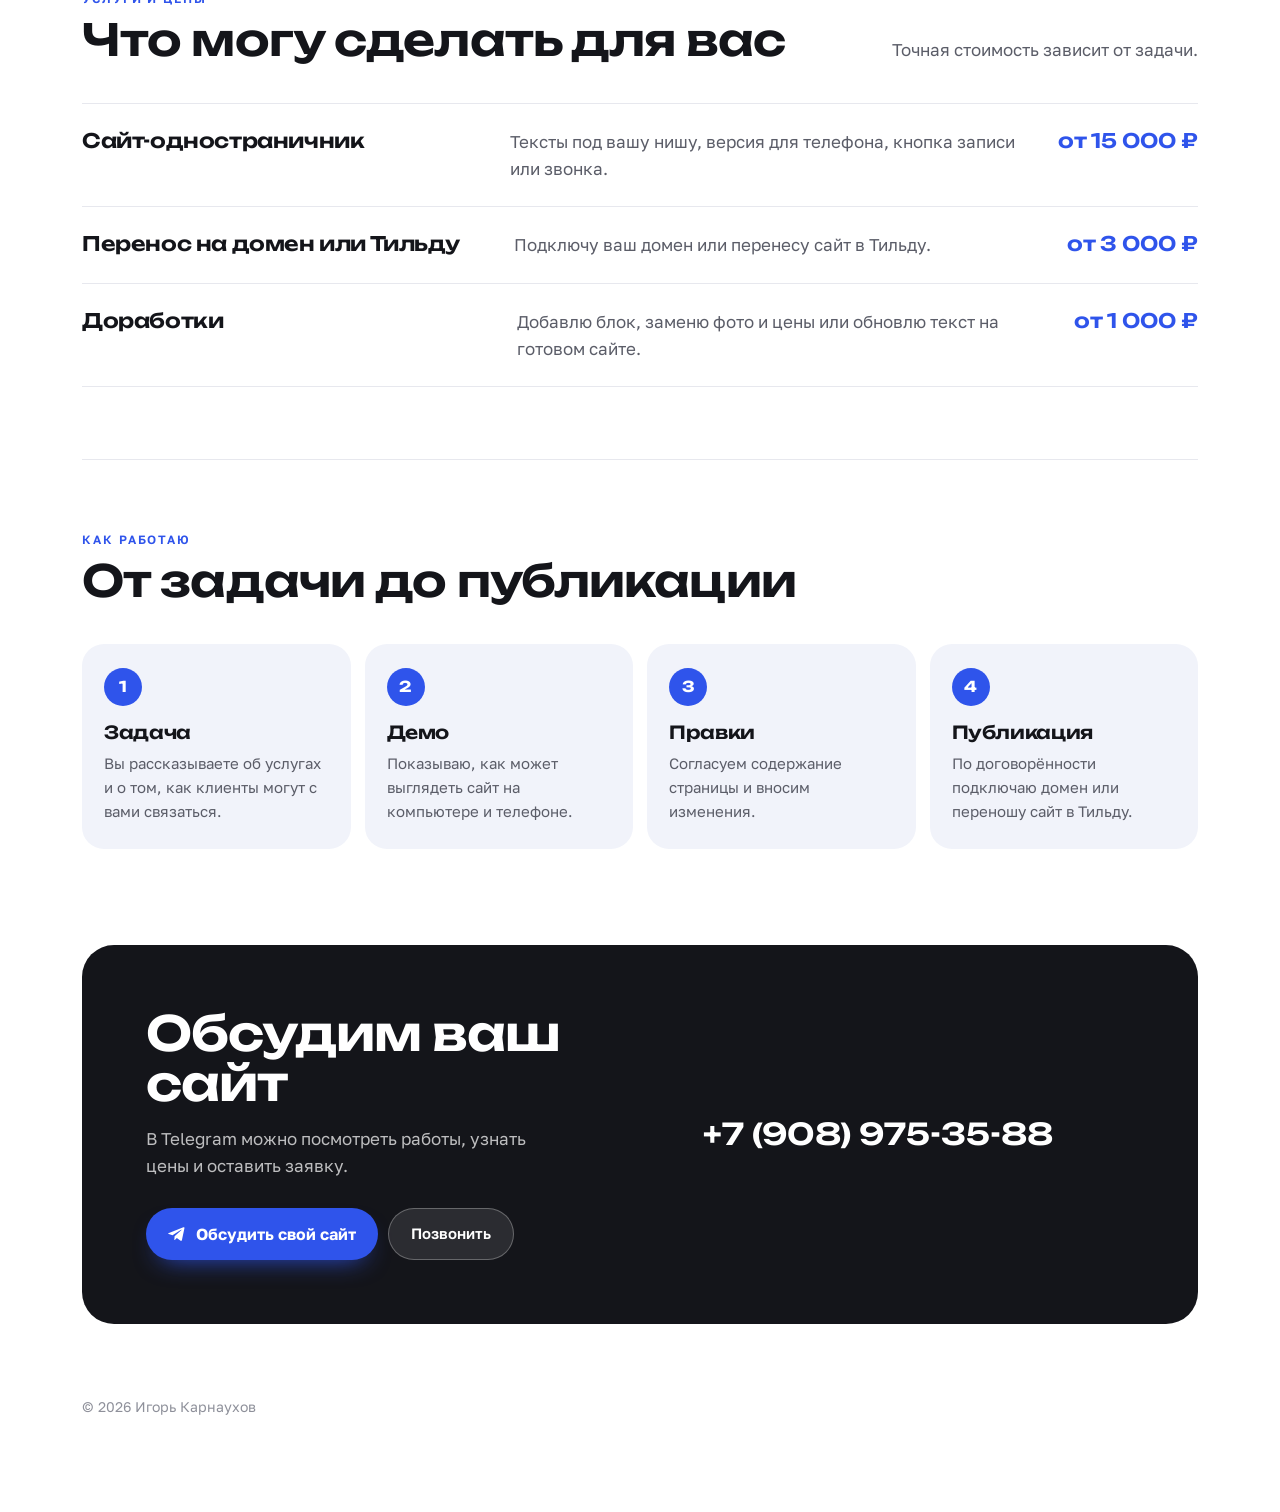
==== commit 5e8325f6: "Переименовать верхнюю кнопку в «Задать вопрос»" ====
--- a/index.html
+++ b/index.html
@@ -225,7 +225,7 @@
   <a class="brand" href="#"><img src="assets/asg-code-mark.svg" alt="" width="64" height="20"><span><strong>ASG CODE</strong><small>Веб-студия</small></span></a>
   <nav class="nav-links" aria-label="Разделы"><a href="#works">Работы</a><a href="#services">Цены</a><a href="#how">Этапы</a></nav>
   <details class="mobile-nav"><summary><span>Меню</span></summary><nav aria-label="Разделы"><a href="#works">Работы</a><a href="#services">Цены</a><a href="#how">Этапы</a></nav></details>
-  <a class="btn btn-main top-cta" href="#write">Обсудить проект<span class="top-cta-arrow" aria-hidden="true">↗</span></a>
+  <a class="btn btn-main top-cta" href="#write">Задать вопрос<span class="top-cta-arrow" aria-hidden="true">↗</span></a>
 </div></header>
 
 <main class="wrap">
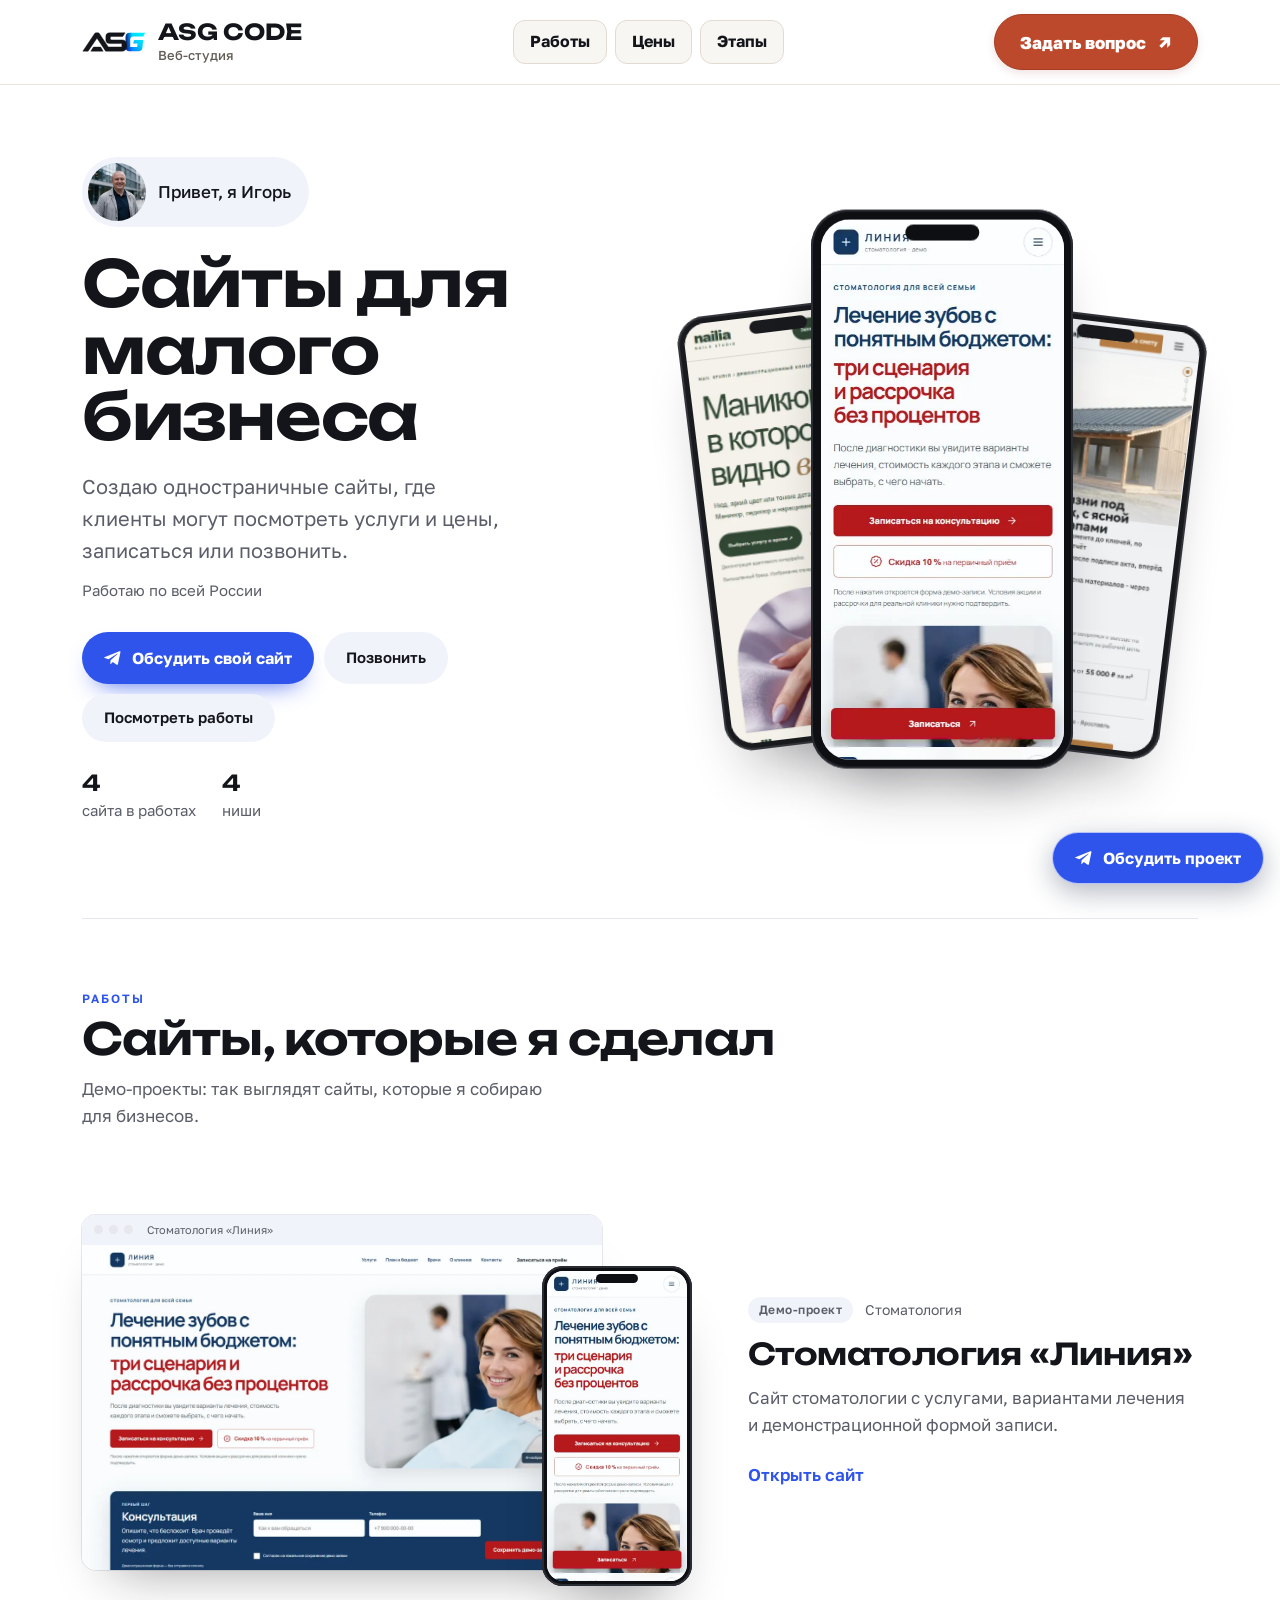
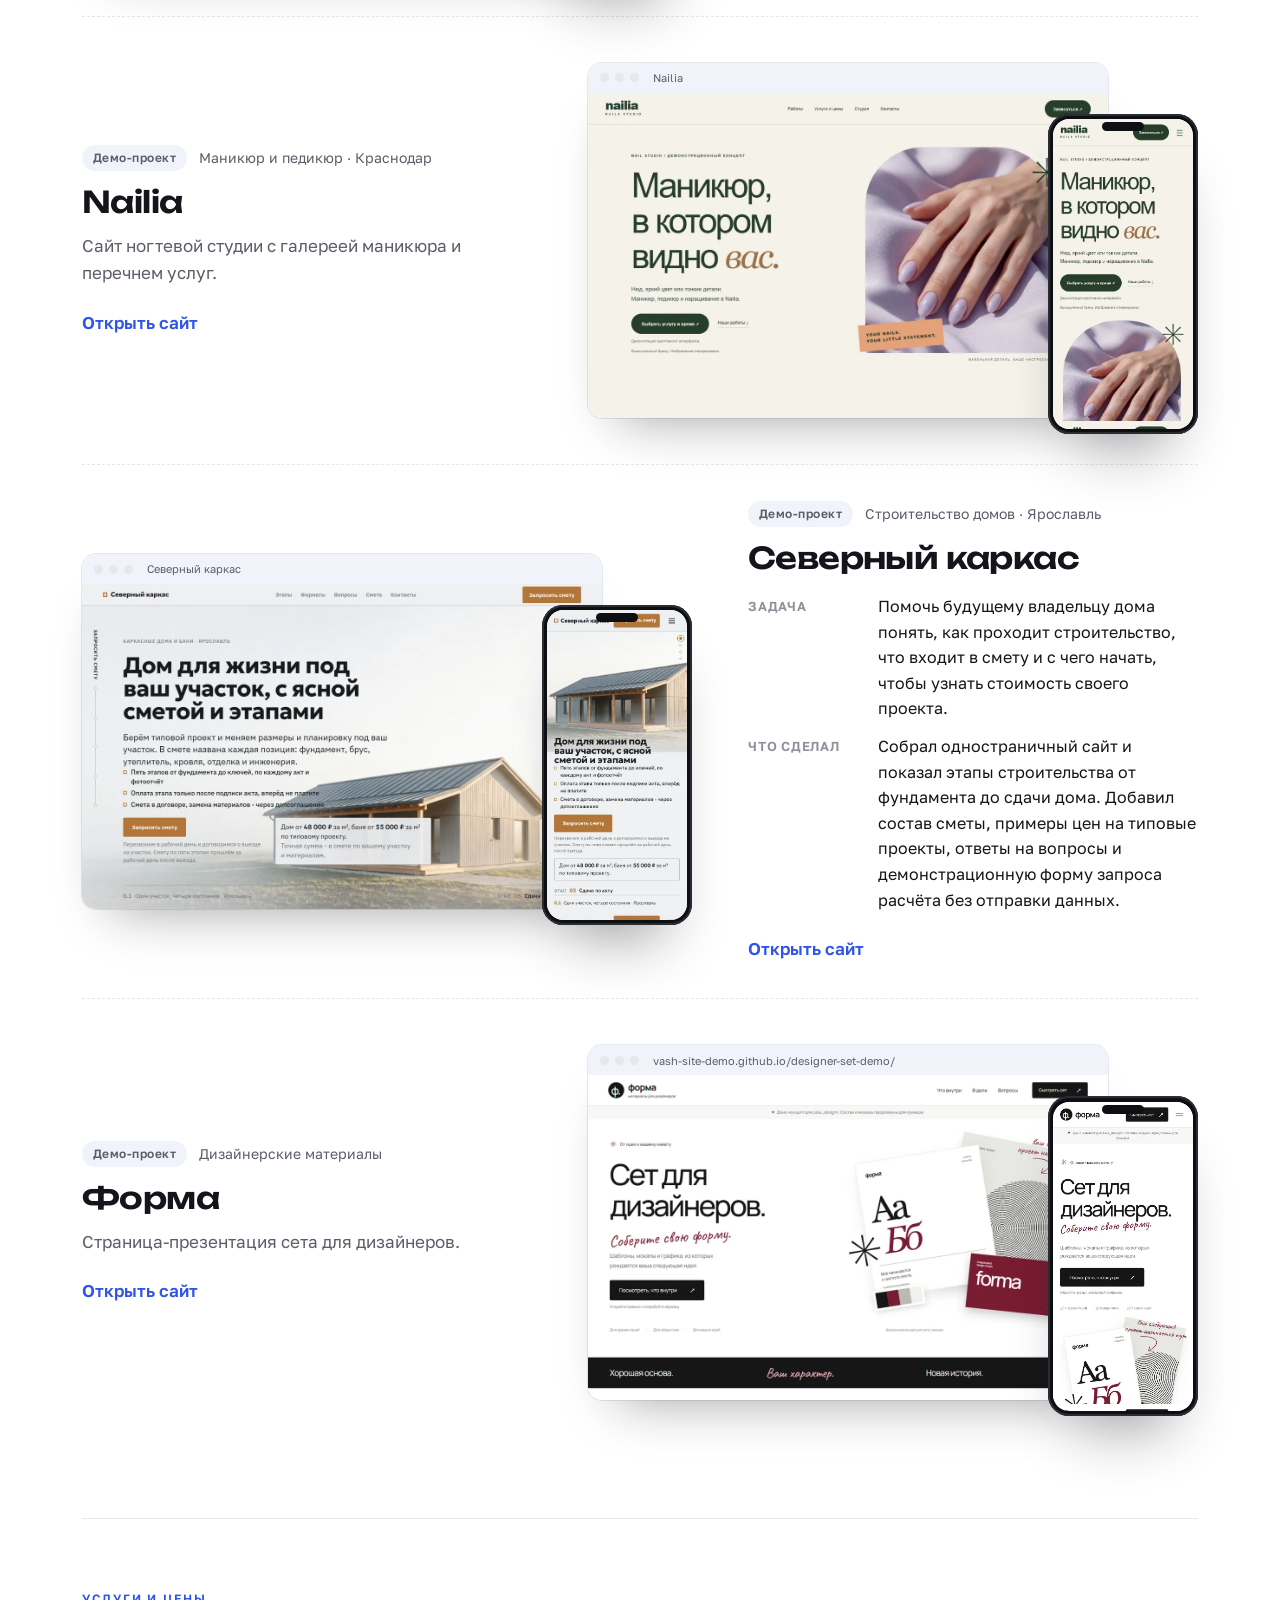
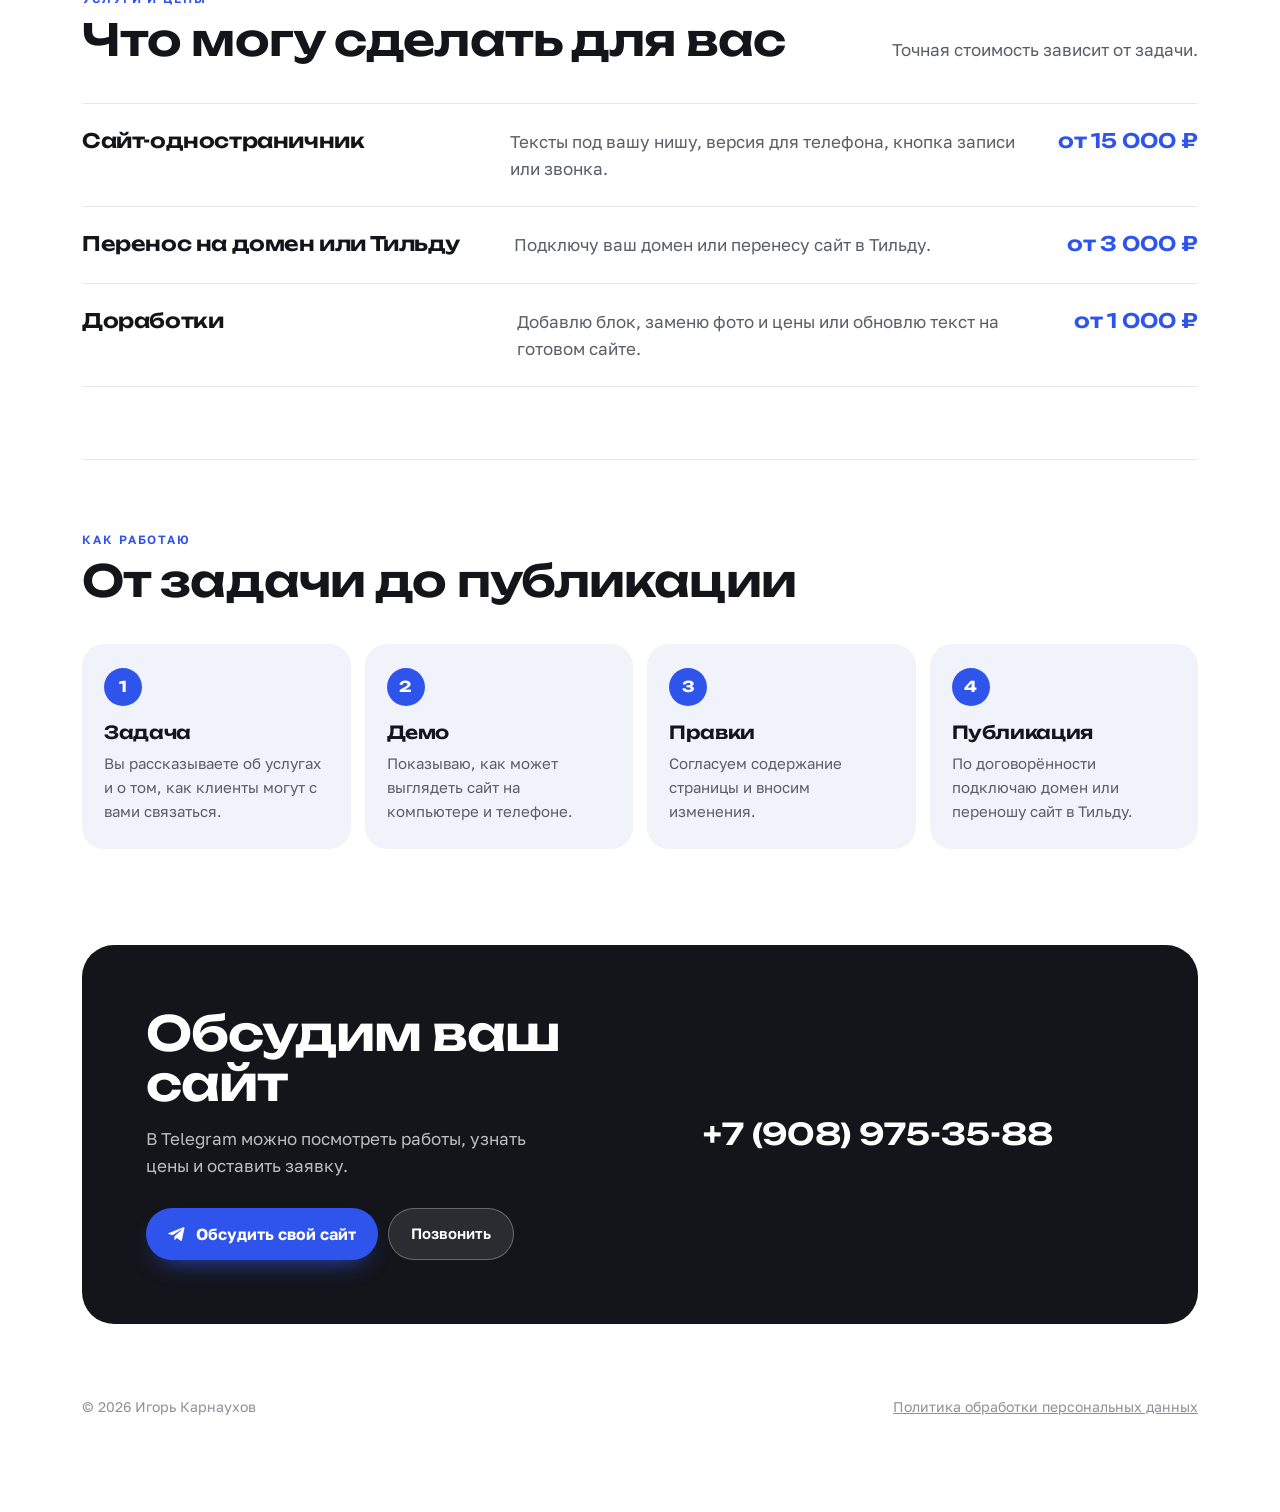
==== commit 0b948bee: "Добавить политику обработки персональных данных" ====
--- a/index.html
+++ b/index.html
@@ -271,10 +271,10 @@
   </section>
 </main>
 
-<footer class="wrap"><span id="foot"></span><span></span></footer>
+<footer class="wrap"><span id="foot"></span><span><a href="politika.html">Политика обработки персональных данных</a></span></footer>
 <div class="toast" id="toast" role="status"></div>
 
-<script id="data" type="application/json">{"name":"Игорь Карнаухов","region":"Работаю по всей России","photo":"assets/photo.webp","palette":"А","h1":"Сайты для малого бизнеса","lead":"Создаю одностраничные сайты, где клиенты могут посмотреть услуги и цены, записаться или позвонить.","phone":"+79089753588","phoneLabel":"+7 (908) 975-35-88","messengers":{"bot":"https://t.me/vash_site_consultant_bot"},"message":"Здравствуйте, Игорь! Посмотрел ваши работы и хочу обсудить сайт для моего бизнеса.","services":[{"title":"Сайт-одностраничник","desc":"Тексты под вашу нишу, версия для телефона, кнопка записи или звонка.","price":"от 15 000 ₽"},{"title":"Перенос на домен или Тильду","desc":"Подключу ваш домен или перенесу сайт в Тильду.","price":"от 3 000 ₽"},{"title":"Доработки","desc":"Добавлю блок, заменю фото и цены или обновлю текст на готовом сайте.","price":"от 1 000 ₽"}],"steps":[["Задача","Вы рассказываете об услугах и о том, как клиенты могут с вами связаться."],["Демо","Показываю, как может выглядеть сайт на компьютере и телефоне."],["Правки","Согласуем содержание страницы и вносим изменения."],["Публикация","По договорённости подключаю домен или переношу сайт в Тильду."]],"cases":[{"title":"Стоматология «Линия»","niche":"Стоматология","url":"./assets/demos/liniya/","kind":"demo","about":"Сайт стоматологии с услугами, вариантами лечения и демонстрационной формой записи.","desktop":"assets/case-liniya-desktop.webp","mobile":"assets/case-liniya-mobile.webp"},{"title":"Nailia","niche":"Маникюр и педикюр","city":"Краснодар","url":"./assets/demos/nailia/","kind":"demo","about":"Сайт ногтевой студии с галереей маникюра и перечнем услуг.","desktop":"assets/case-nailia-desktop.webp","mobile":"assets/case-nailia-mobile.webp"},{"title":"Северный каркас","niche":"Строительство домов","city":"Ярославль","url":"./assets/demos/severny-karkas/","kind":"demo","task":"Помочь будущему владельцу дома понять, как проходит строительство, что входит в смету и с чего начать, чтобы узнать стоимость своего проекта.","did":"Собрал одностраничный сайт и показал этапы строительства от фундамента до сдачи дома. Добавил состав сметы, примеры цен на типовые проекты, ответы на вопросы и демонстрационную форму запроса расчёта без отправки данных.","desktop":"assets/case-severny-karkas-desktop.webp","mobile":"assets/case-severny-karkas-mobile.webp"},{"title":"Форма","niche":"Дизайнерские материалы","url":"https://vash-site-demo.github.io/designer-set-demo/","kind":"demo","about":"Страница-презентация сета для дизайнеров.","desktop":"assets/case-vash-site-demo-github-io-designer-set-demo-desktop.webp","mobile":"assets/case-vash-site-demo-github-io-designer-set-demo-mobile.webp"}]}</script>
+<script id="data" type="application/json">{"name":"Игорь Карнаухов","region":"Работаю по всей России","photo":"assets/photo.webp","palette":"А","h1":"Сайты для малого бизнеса","lead":"Создаю одностраничные сайты, где клиенты могут посмотреть услуги и цены, записаться или позвонить.","phone":"+79089753588","phoneLabel":"+7 (908) 975-35-88","messengers":{"bot":"https://t.me/vash_site_consultant_bot"},"message":"Здравствуйте, Игорь! Посмотрел ваши работы и хочу обсудить сайт для моего бизнеса.","services":[{"title":"Сайт-одностраничник","desc":"Тексты под вашу нишу, версия для телефона, кнопка записи или звонка.","price":"от 15 000 ₽"},{"title":"Перенос на домен или Тильду","desc":"Подключу ваш домен или перенесу сайт в Тильду.","price":"от 3 000 ₽"},{"title":"Доработки","desc":"Добавлю блок, заменю фото и цены или обновлю текст на готовом сайте.","price":"от 1 000 ₽"}],"steps":[["Задача","Вы рассказываете об услугах и о том, как клиенты могут с вами связаться."],["Демо","Показываю, как может выглядеть сайт на компьютере и телефоне."],["Правки","Согласуем содержание страницы и вносим изменения."],["Публикация","По договорённости подключаю домен или переношу сайт в Тильду."]],"cases":[{"title":"Стоматология «Линия»","niche":"Стоматология","url":"./assets/demos/liniya/","kind":"demo","about":"Сайт стоматологии с услугами, вариантами лечения и демонстрационной формой записи.","desktop":"assets/case-liniya-desktop.webp","mobile":"assets/case-liniya-mobile.webp"},{"title":"Nailia","niche":"Маникюр и педикюр","city":"Краснодар","url":"./assets/demos/nailia/","kind":"demo","about":"Сайт ногтевой студии с галереей маникюра и перечнем услуг.","desktop":"assets/case-nailia-desktop.webp","mobile":"assets/case-nailia-mobile.webp"},{"title":"Северный каркас","niche":"Строительство домов","city":"Ярославль","url":"./assets/demos/severny-karkas/","kind":"demo","task":"Помочь будущему владельцу дома понять, как проходит строительство, что входит в смету и с чего начать, чтобы узнать стоимость своего проекта.","did":"Собрал одностраничный сайт и показал этапы строительства от фундамента до сдачи дома. Добавил состав сметы, примеры цен на типовые проекты, ответы на вопросы и демонстрационную форму запроса расчёта без отправки данных.","desktop":"assets/case-severny-karkas-desktop.webp","mobile":"assets/case-severny-karkas-mobile.webp"},{"title":"Форма","niche":"Дизайнерские материалы","url":"https://vash-site-demo.github.io/designer-set-demo/","kind":"demo","about":"Страница-презентация сета для дизайнеров.","desktop":"assets/case-vash-site-demo-github-io-designer-set-demo-desktop.webp","mobile":"assets/case-vash-site-demo-github-io-designer-set-demo-mobile.webp"}],"policyFile":"politika.html"}</script>
 <script>
 (() => {
   const D = JSON.parse(document.getElementById('data').textContent);
